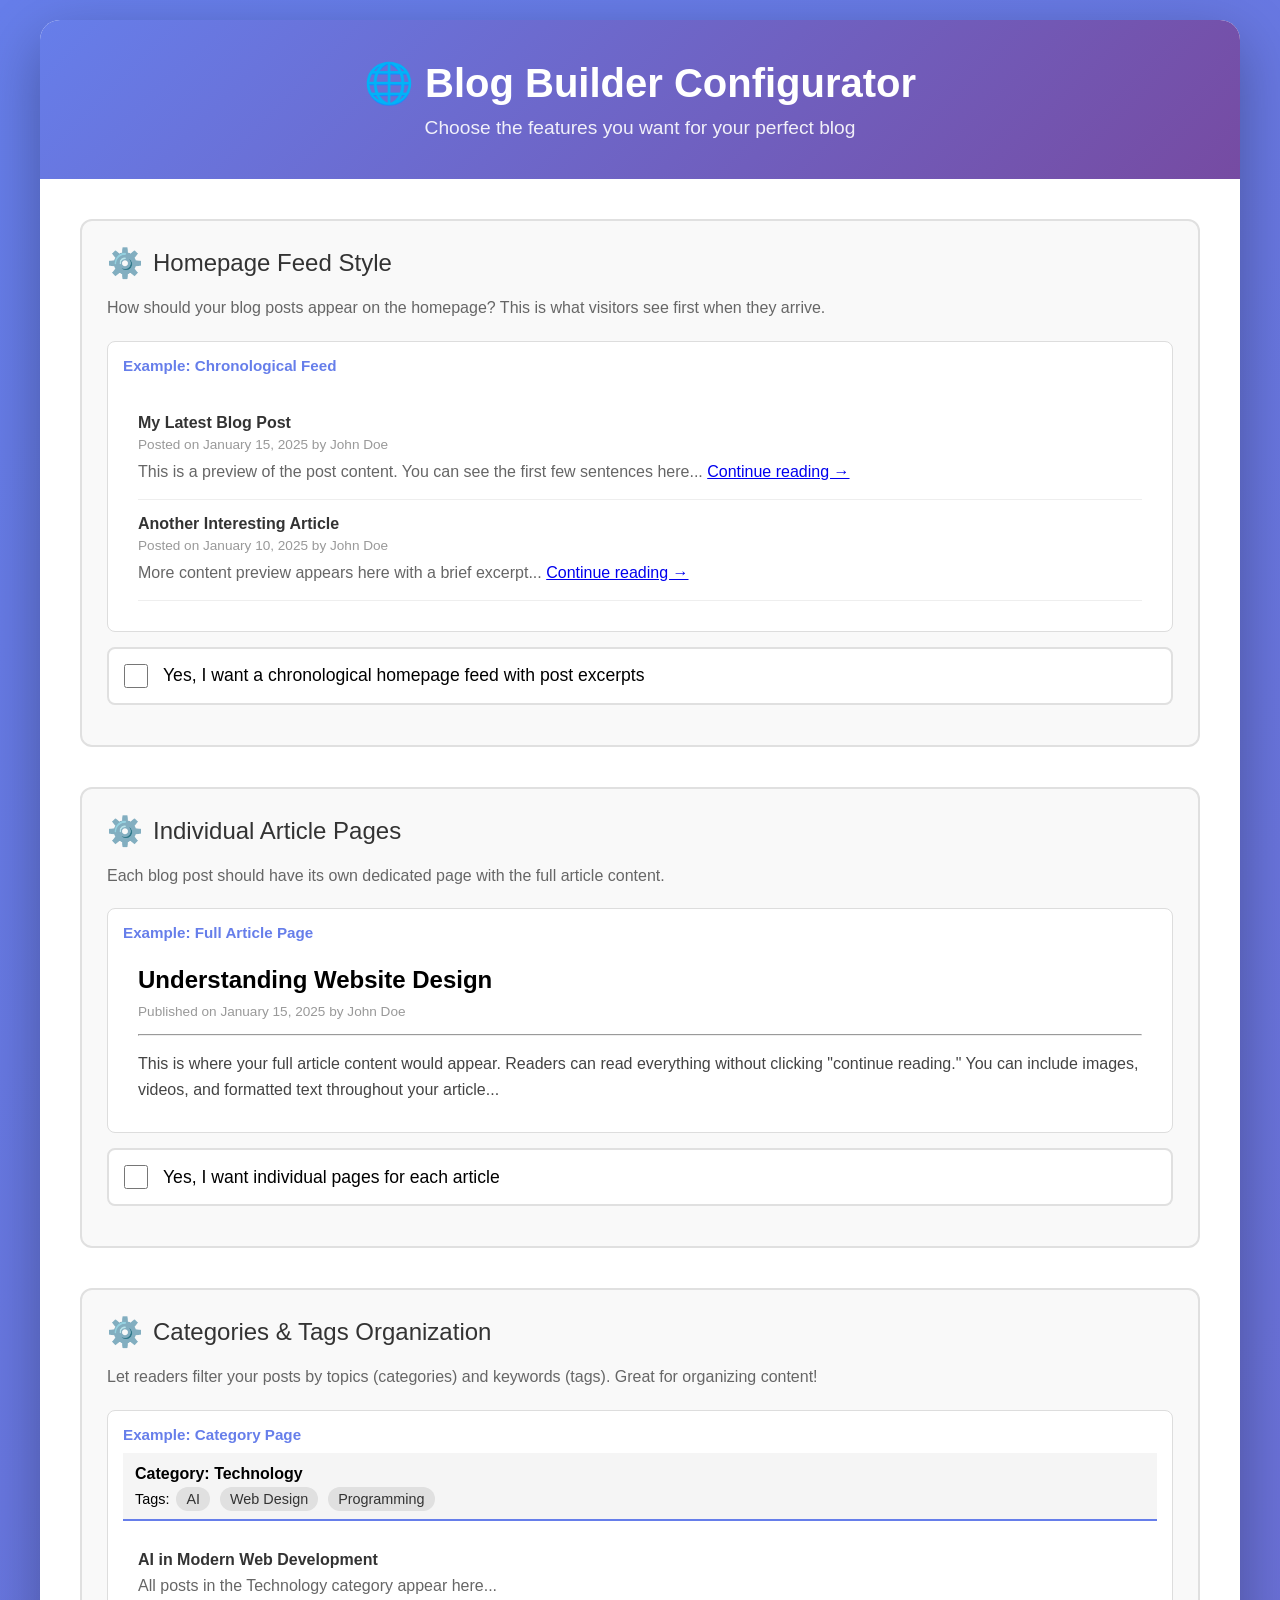
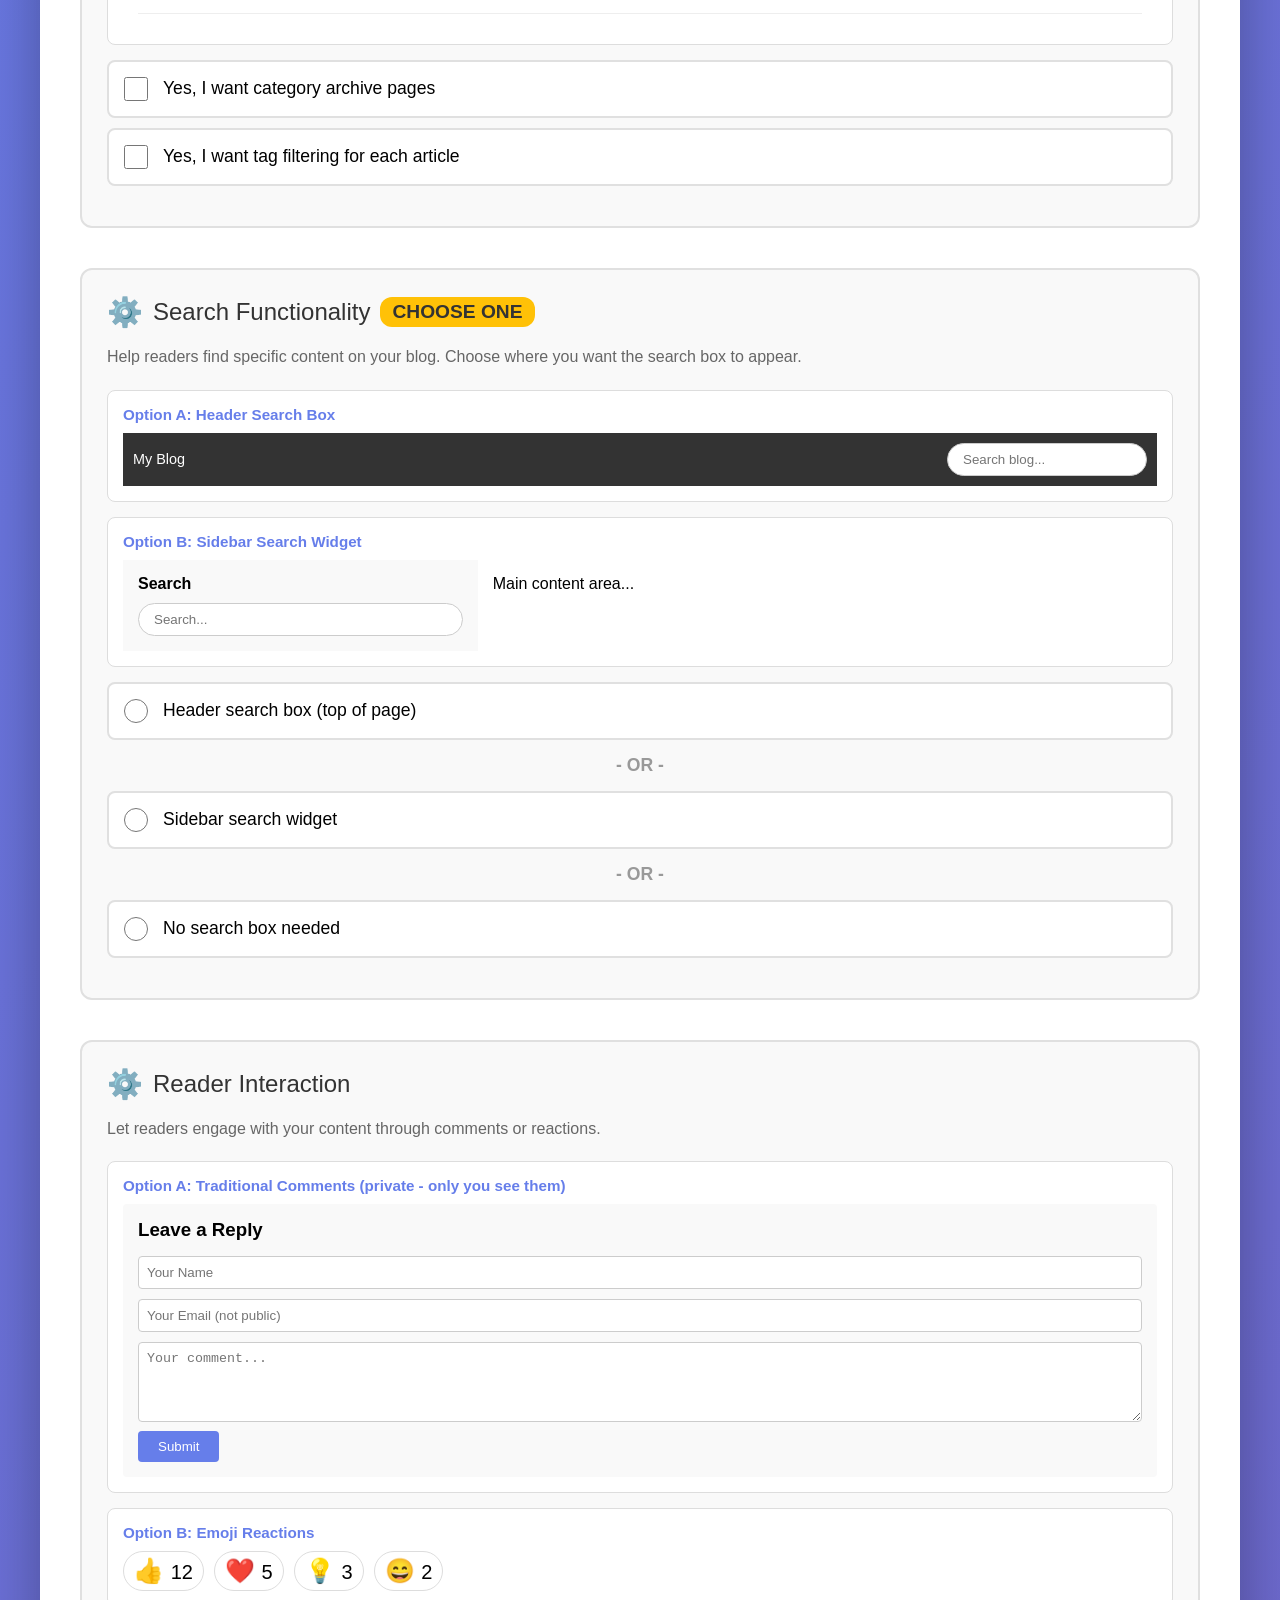
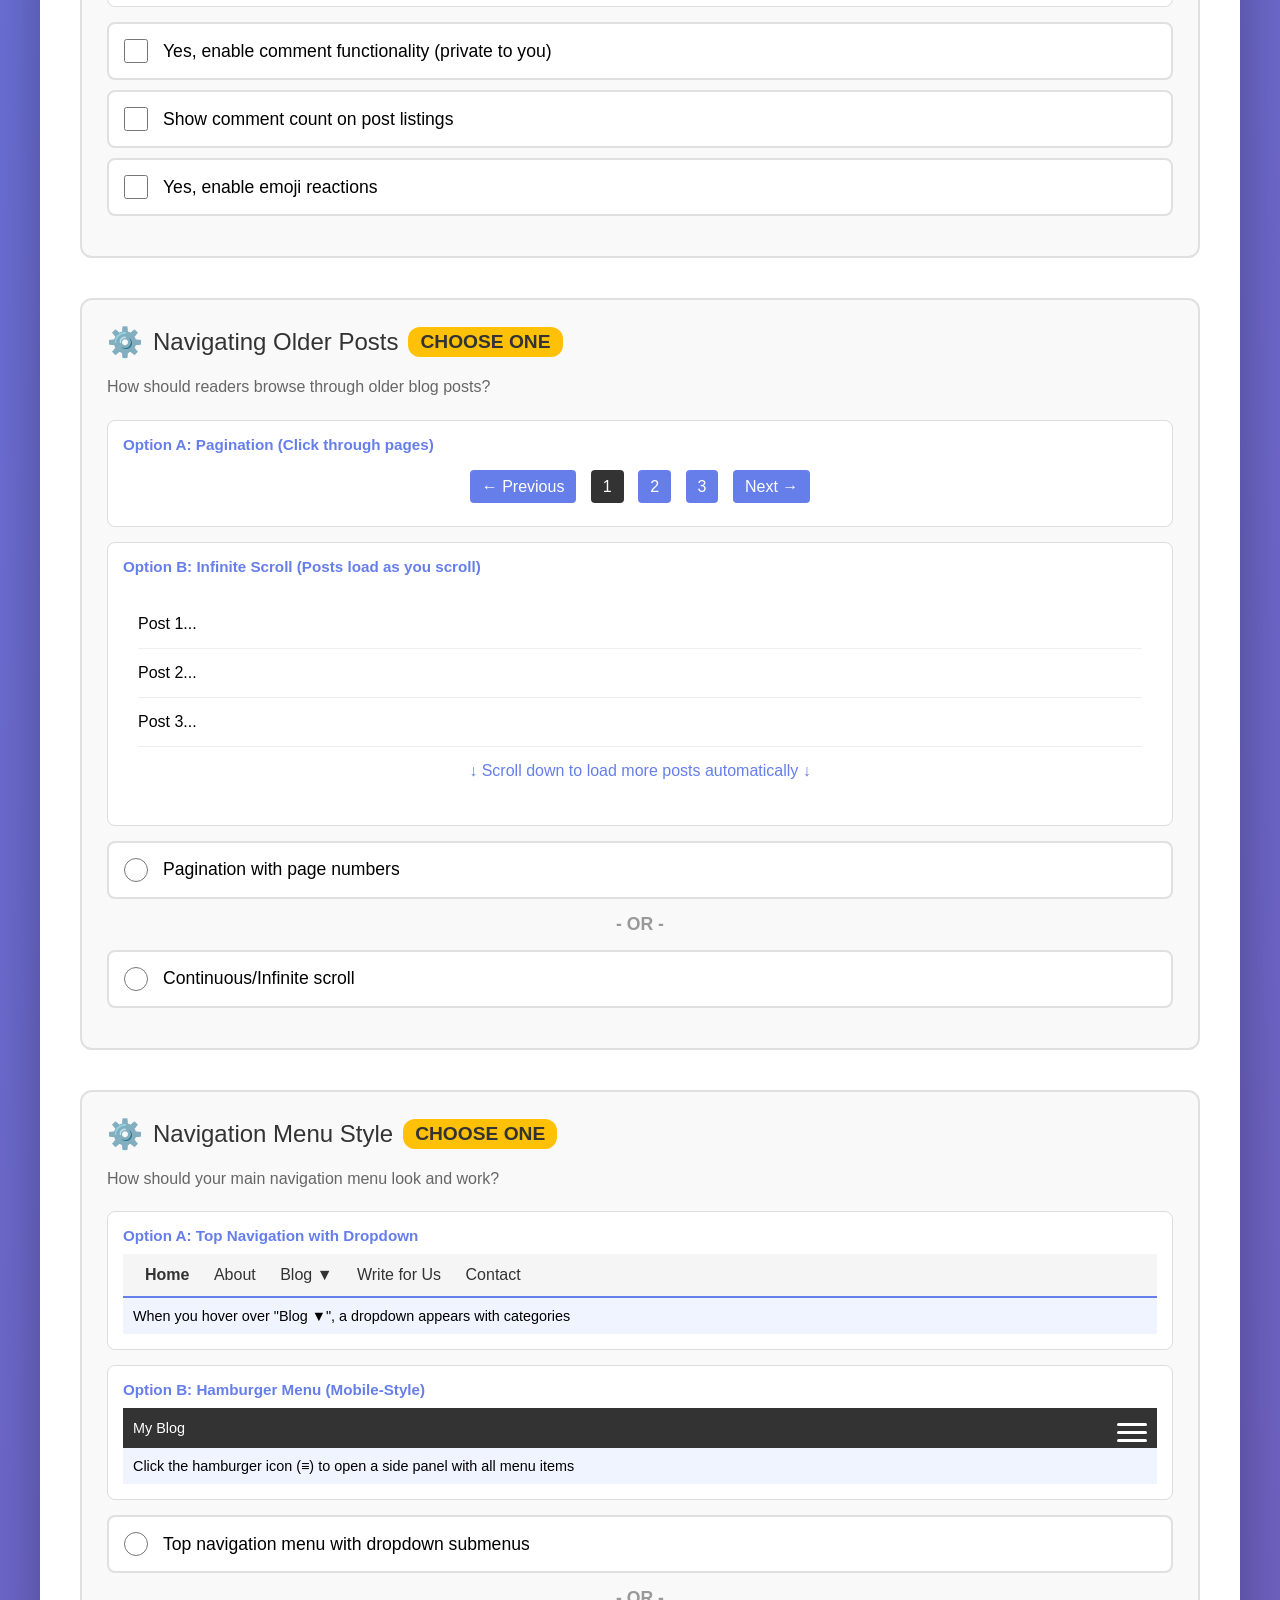
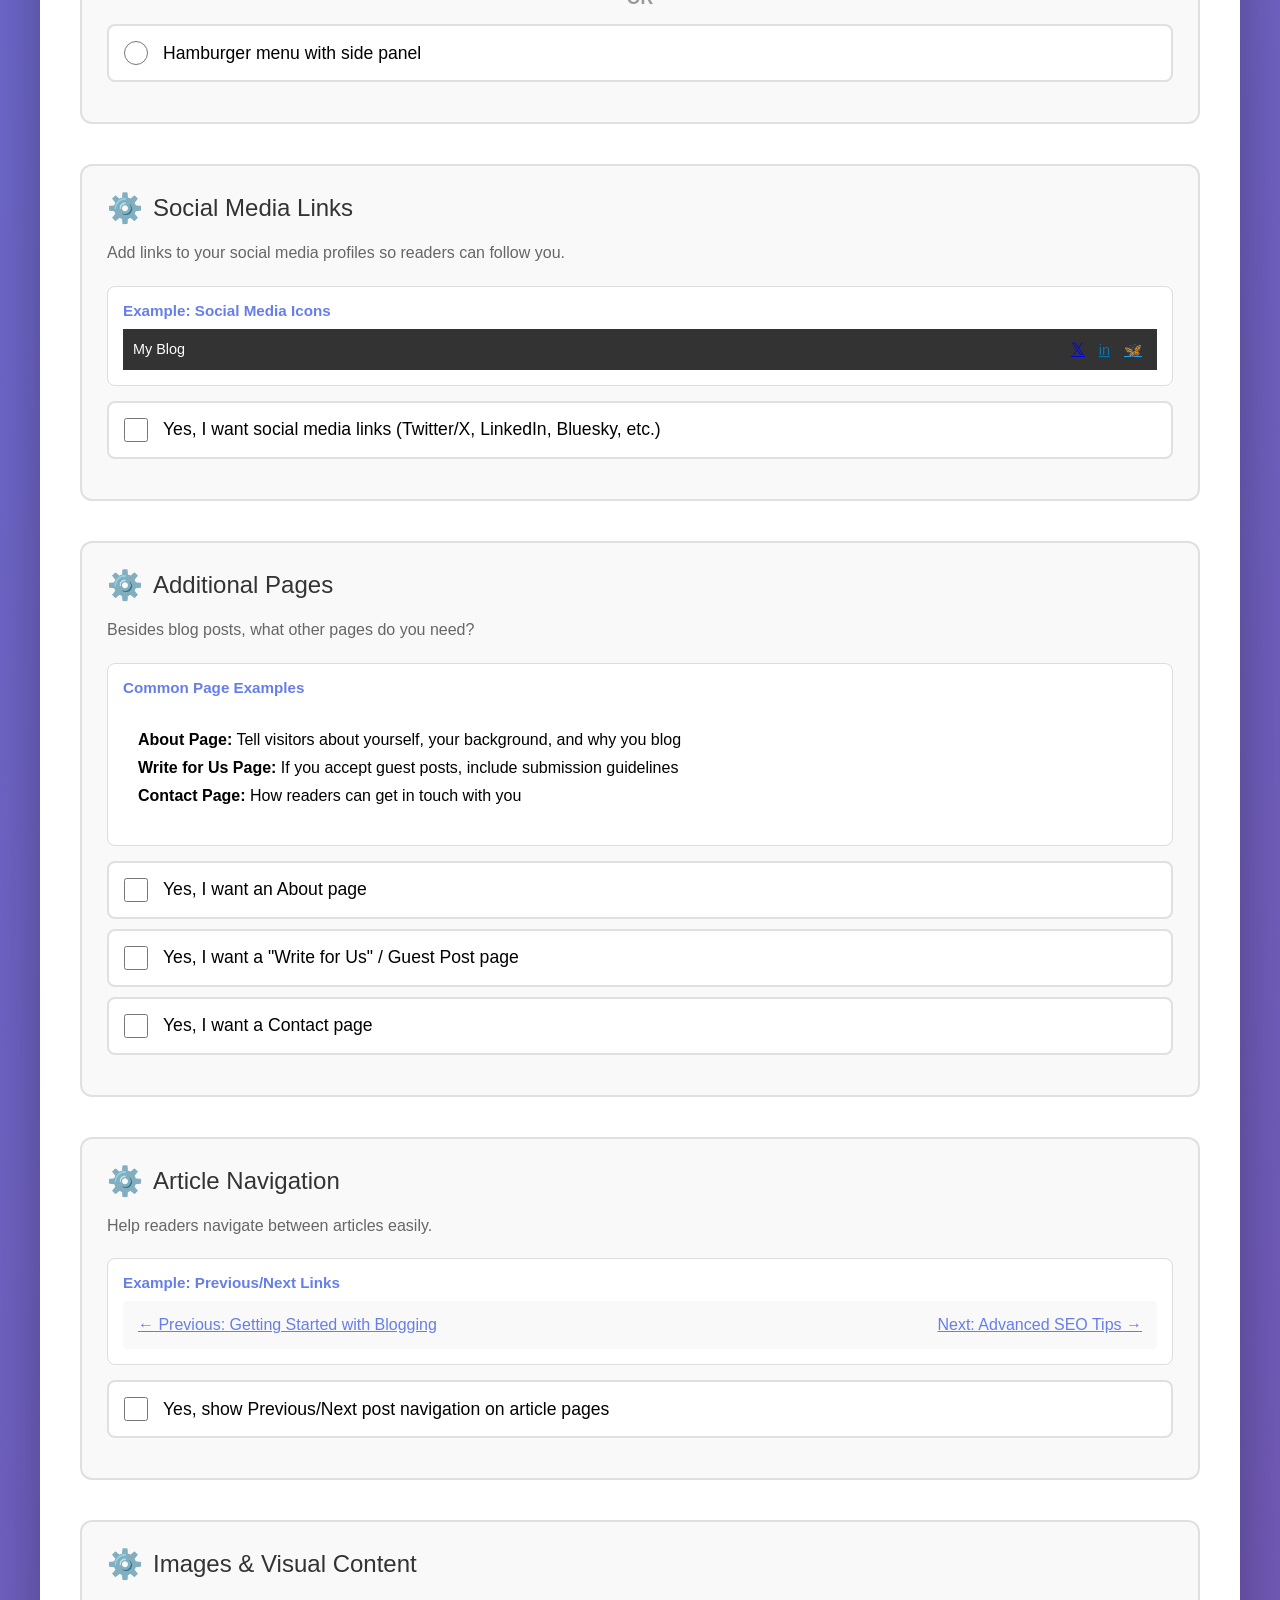
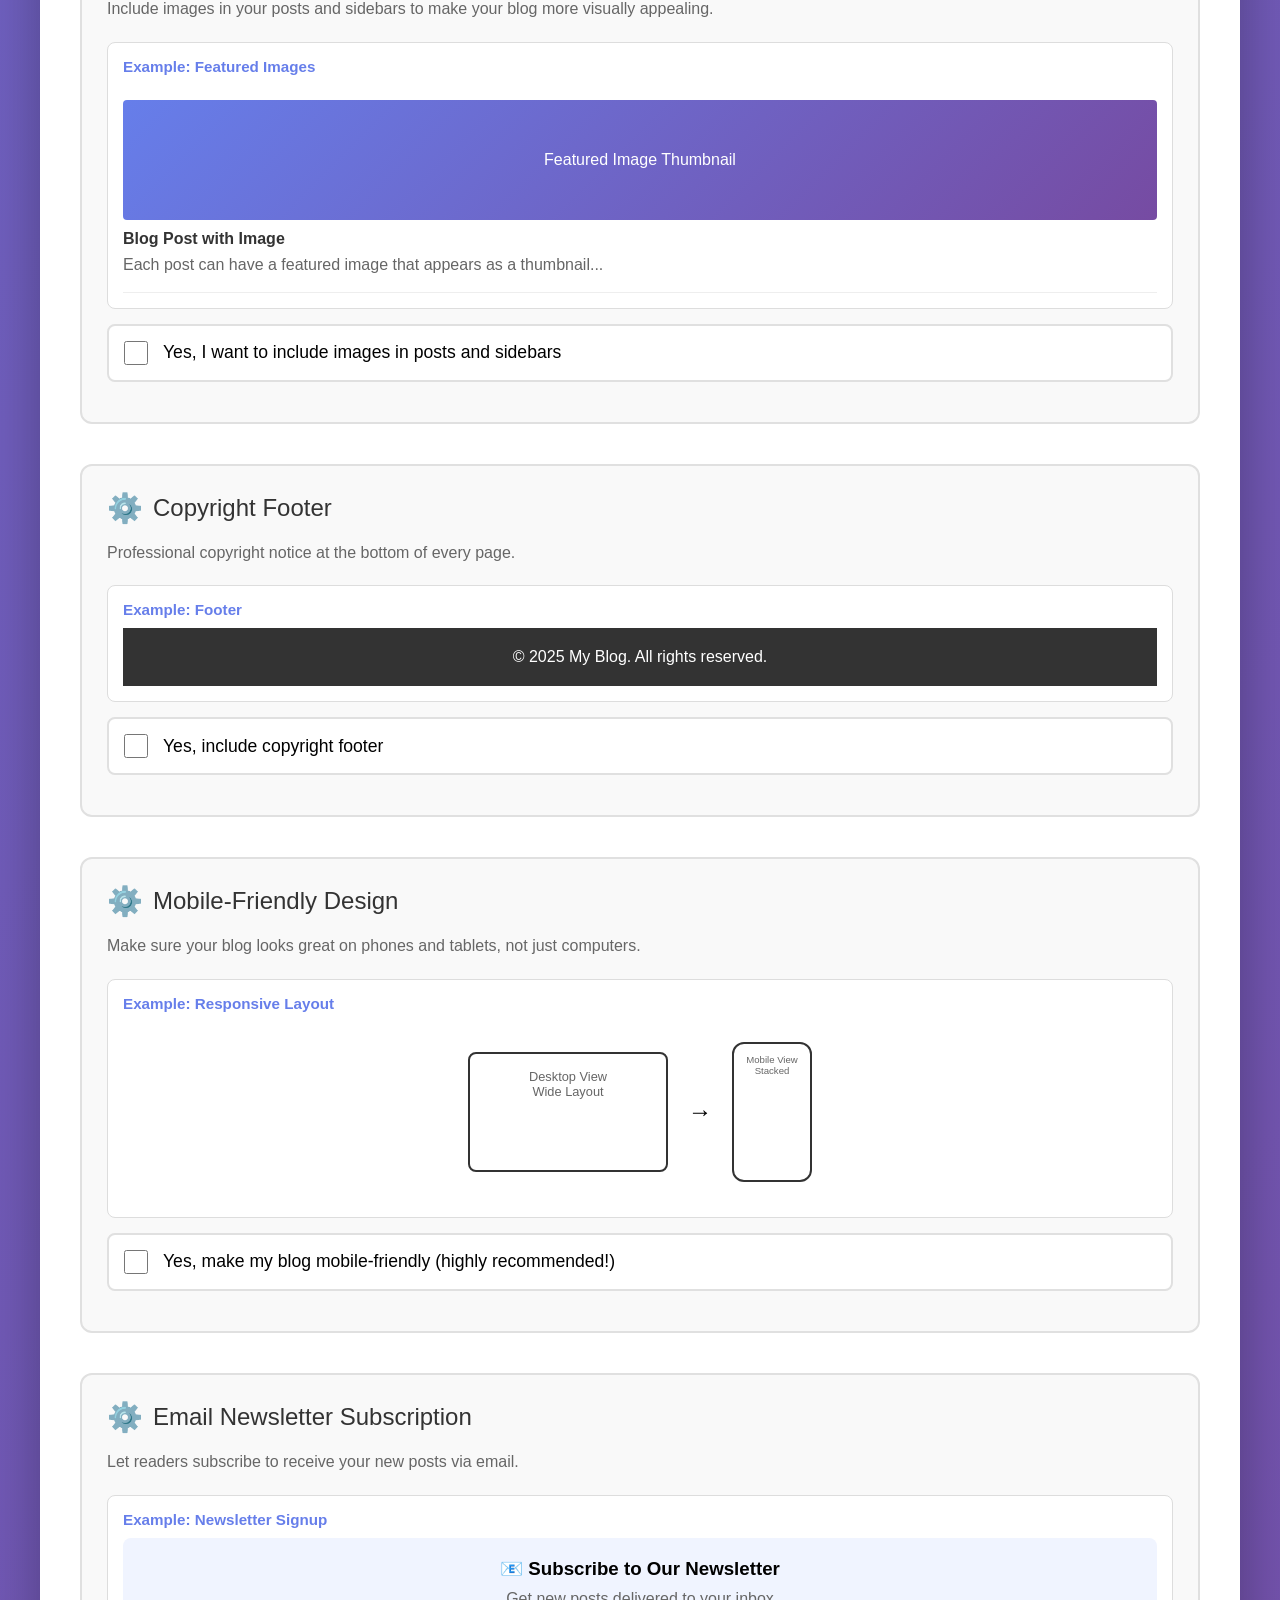
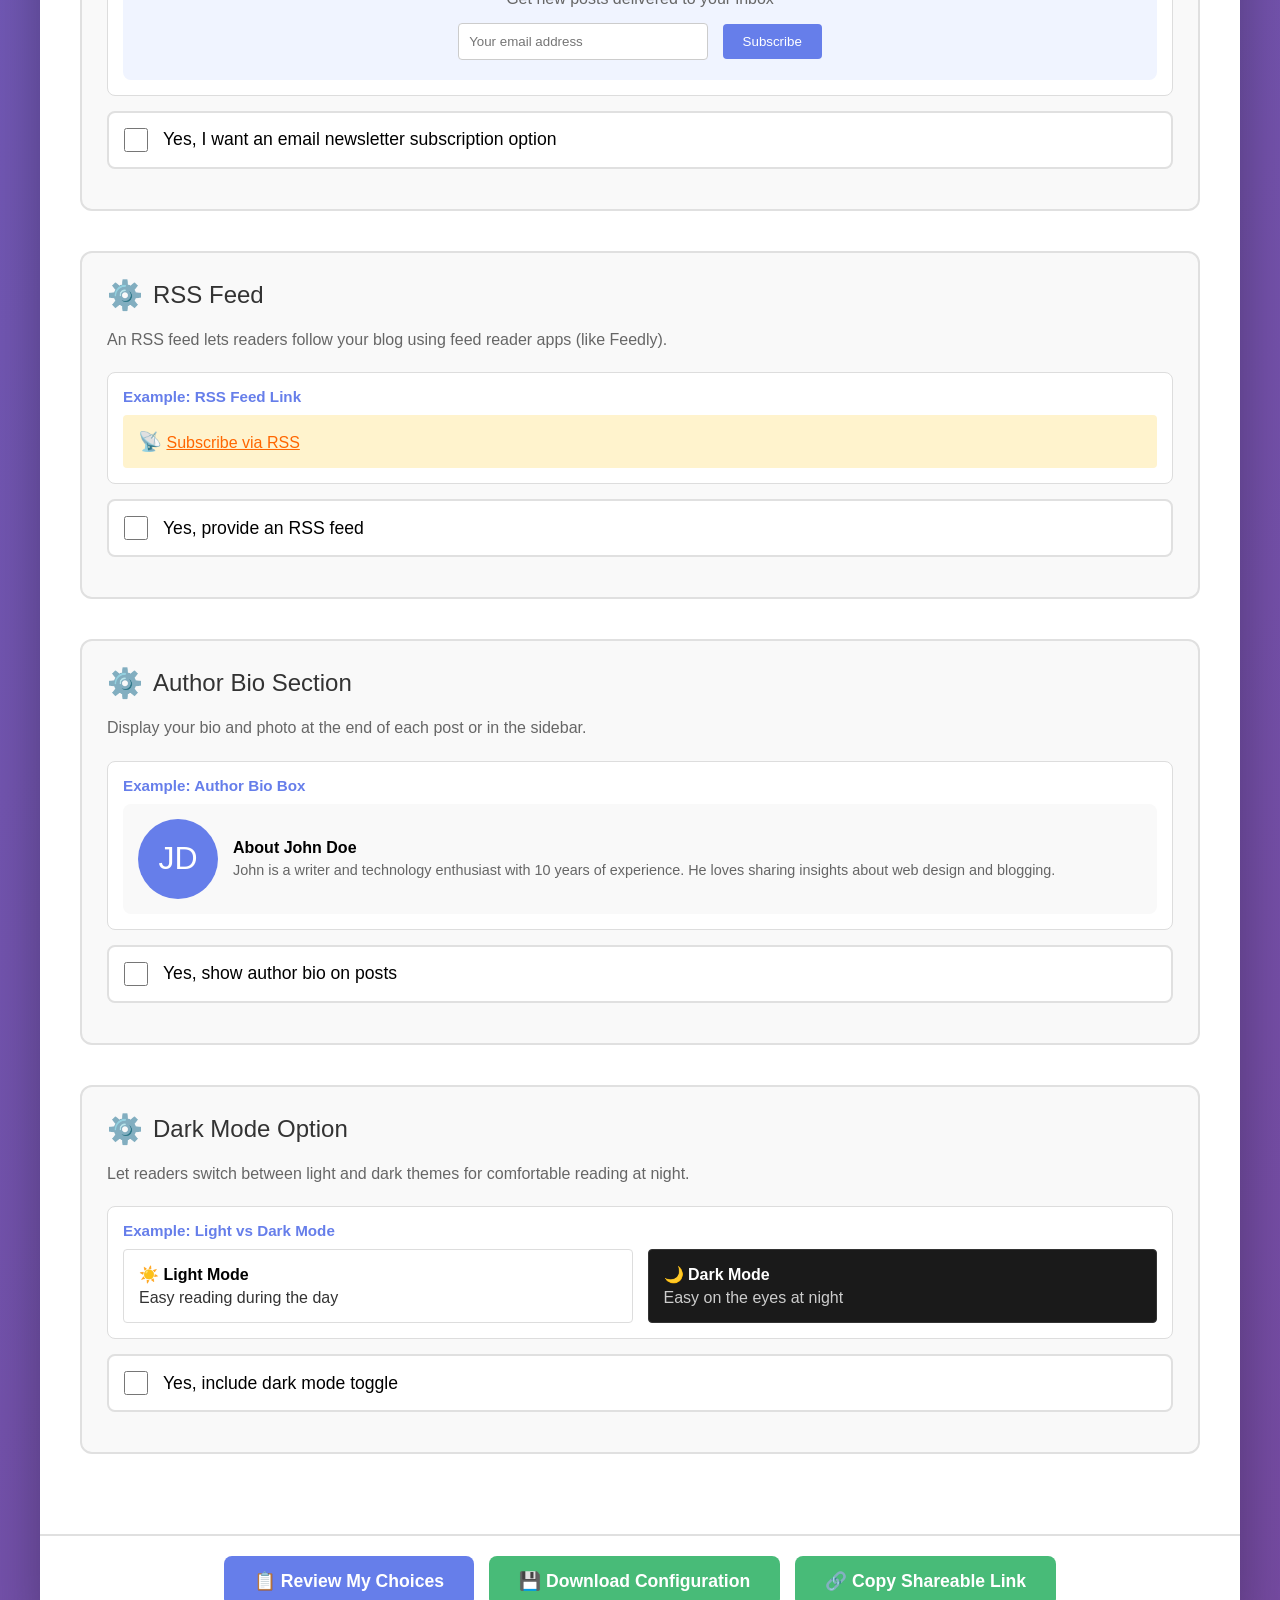
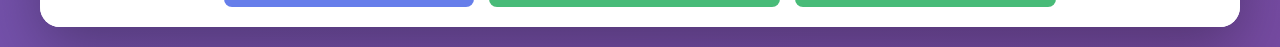
==== index.html @ 5c4ac7ab "Add interactive blog builder configurator Created a user-friendly static webpage that helps users co" ====
<!DOCTYPE html>
<html lang="en">
<head>
    <meta charset="UTF-8">
    <meta name="viewport" content="width=device-width, initial-scale=1.0">
    <title>Blog Builder - Feature Selector</title>
    <style>
        * {
            margin: 0;
            padding: 0;
            box-sizing: border-box;
        }

        body {
            font-family: 'Segoe UI', Tahoma, Geneva, Verdana, sans-serif;
            background: linear-gradient(135deg, #667eea 0%, #764ba2 100%);
            min-height: 100vh;
            padding: 20px;
        }

        .container {
            max-width: 1200px;
            margin: 0 auto;
            background: white;
            border-radius: 20px;
            box-shadow: 0 20px 60px rgba(0,0,0,0.3);
            overflow: hidden;
        }

        .header {
            background: linear-gradient(135deg, #667eea 0%, #764ba2 100%);
            color: white;
            padding: 40px;
            text-align: center;
        }

        .header h1 {
            font-size: 2.5em;
            margin-bottom: 10px;
        }

        .header p {
            font-size: 1.2em;
            opacity: 0.9;
        }

        .content {
            padding: 40px;
        }

        .feature-section {
            margin-bottom: 40px;
            border: 2px solid #e0e0e0;
            border-radius: 12px;
            padding: 25px;
            background: #f9f9f9;
            transition: all 0.3s ease;
        }

        .feature-section:hover {
            border-color: #667eea;
            box-shadow: 0 5px 15px rgba(102, 126, 234, 0.2);
        }

        .feature-title {
            font-size: 1.5em;
            color: #333;
            margin-bottom: 15px;
            display: flex;
            align-items: center;
        }

        .feature-title::before {
            content: "⚙️";
            margin-right: 10px;
            font-size: 1.2em;
        }

        .feature-description {
            color: #666;
            margin-bottom: 20px;
            line-height: 1.6;
        }

        .visual-example {
            background: white;
            border: 1px solid #ddd;
            border-radius: 8px;
            padding: 15px;
            margin: 15px 0;
        }

        .visual-example img {
            max-width: 100%;
            border-radius: 4px;
        }

        .visual-title {
            font-weight: bold;
            color: #667eea;
            margin-bottom: 10px;
            font-size: 0.95em;
        }

        .option-group {
            margin: 15px 0;
        }

        .option {
            display: flex;
            align-items: center;
            padding: 15px;
            margin: 10px 0;
            background: white;
            border: 2px solid #e0e0e0;
            border-radius: 8px;
            cursor: pointer;
            transition: all 0.3s ease;
        }

        .option:hover {
            border-color: #667eea;
            background: #f0f4ff;
        }

        .option input[type="radio"],
        .option input[type="checkbox"] {
            width: 24px;
            height: 24px;
            margin-right: 15px;
            cursor: pointer;
        }

        .option label {
            cursor: pointer;
            flex: 1;
            font-size: 1.1em;
        }

        .option.selected {
            border-color: #667eea;
            background: #f0f4ff;
        }

        .mockup {
            border: 1px solid #ccc;
            padding: 10px;
            margin: 10px 0;
            background: white;
            border-radius: 4px;
        }

        .mockup-header {
            background: #333;
            color: white;
            padding: 10px;
            display: flex;
            justify-content: space-between;
            align-items: center;
            font-size: 0.9em;
        }

        .mockup-nav {
            background: #f5f5f5;
            padding: 12px;
            border-bottom: 2px solid #667eea;
        }

        .mockup-nav a {
            margin: 0 10px;
            color: #333;
            text-decoration: none;
        }

        .mockup-content {
            padding: 15px;
            min-height: 100px;
        }

        .post-preview {
            border-bottom: 1px solid #eee;
            padding: 15px 0;
        }

        .post-title {
            font-weight: bold;
            color: #333;
            margin-bottom: 5px;
        }

        .post-meta {
            color: #999;
            font-size: 0.85em;
            margin-bottom: 8px;
        }

        .post-excerpt {
            color: #666;
            line-height: 1.5;
        }

        .hamburger {
            width: 30px;
            height: 20px;
            position: relative;
        }

        .hamburger span {
            display: block;
            width: 100%;
            height: 3px;
            background: white;
            margin: 5px 0;
            border-radius: 2px;
        }

        .pagination {
            text-align: center;
            padding: 15px;
        }

        .pagination a {
            margin: 0 5px;
            padding: 8px 12px;
            background: #667eea;
            color: white;
            text-decoration: none;
            border-radius: 4px;
        }

        .search-box {
            padding: 8px 15px;
            border: 1px solid #ccc;
            border-radius: 20px;
            width: 200px;
        }

        .comment-section {
            background: #f9f9f9;
            padding: 15px;
            border-radius: 4px;
        }

        .emoji-react {
            display: flex;
            gap: 10px;
            font-size: 1.5em;
        }

        .emoji-react span {
            cursor: pointer;
            padding: 5px 10px;
            border: 1px solid #ddd;
            border-radius: 20px;
        }

        .footer-mockup {
            background: #333;
            color: white;
            padding: 20px;
            text-align: center;
        }

        .buttons-container {
            position: sticky;
            bottom: 0;
            background: white;
            padding: 20px;
            border-top: 2px solid #e0e0e0;
            display: flex;
            gap: 15px;
            justify-content: center;
            flex-wrap: wrap;
        }

        .btn {
            padding: 15px 30px;
            font-size: 1.1em;
            border: none;
            border-radius: 8px;
            cursor: pointer;
            transition: all 0.3s ease;
            font-weight: bold;
        }

        .btn-primary {
            background: #667eea;
            color: white;
        }

        .btn-primary:hover {
            background: #5568d3;
            transform: translateY(-2px);
            box-shadow: 0 5px 15px rgba(102, 126, 234, 0.4);
        }

        .btn-secondary {
            background: #48bb78;
            color: white;
        }

        .btn-secondary:hover {
            background: #38a169;
            transform: translateY(-2px);
            box-shadow: 0 5px 15px rgba(72, 187, 120, 0.4);
        }

        .modal {
            display: none;
            position: fixed;
            top: 0;
            left: 0;
            width: 100%;
            height: 100%;
            background: rgba(0,0,0,0.7);
            z-index: 1000;
            align-items: center;
            justify-content: center;
        }

        .modal.active {
            display: flex;
        }

        .modal-content {
            background: white;
            padding: 30px;
            border-radius: 12px;
            max-width: 600px;
            width: 90%;
            max-height: 80vh;
            overflow-y: auto;
        }

        .modal-header {
            font-size: 1.5em;
            margin-bottom: 20px;
            color: #333;
        }

        .summary-item {
            padding: 10px;
            margin: 8px 0;
            background: #f0f4ff;
            border-left: 4px solid #667eea;
            border-radius: 4px;
        }

        .summary-label {
            font-weight: bold;
            color: #333;
        }

        .summary-value {
            color: #667eea;
            margin-left: 10px;
        }

        .close-modal {
            float: right;
            font-size: 1.5em;
            cursor: pointer;
            color: #999;
        }

        .close-modal:hover {
            color: #333;
        }

        @media (max-width: 768px) {
            .header h1 {
                font-size: 1.8em;
            }

            .content {
                padding: 20px;
            }

            .feature-section {
                padding: 15px;
            }
        }

        .info-badge {
            display: inline-block;
            background: #ffc107;
            color: #333;
            padding: 4px 12px;
            border-radius: 12px;
            font-size: 0.8em;
            font-weight: bold;
            margin-left: 10px;
        }

        .or-divider {
            text-align: center;
            margin: 15px 0;
            color: #999;
            font-weight: bold;
            font-size: 1.1em;
        }
    </style>
</head>
<body>
    <div class="container">
        <div class="header">
            <h1>🌐 Blog Builder Configurator</h1>
            <p>Choose the features you want for your perfect blog</p>
        </div>

        <div class="content">
            <!-- Core Features -->
            <div class="feature-section">
                <div class="feature-title">Homepage Feed Style</div>
                <div class="feature-description">
                    How should your blog posts appear on the homepage? This is what visitors see first when they arrive.
                </div>

                <div class="visual-example">
                    <div class="visual-title">Example: Chronological Feed</div>
                    <div class="mockup-content">
                        <div class="post-preview">
                            <div class="post-title">My Latest Blog Post</div>
                            <div class="post-meta">Posted on January 15, 2025 by John Doe</div>
                            <div class="post-excerpt">This is a preview of the post content. You can see the first few sentences here... <a href="#">Continue reading →</a></div>
                        </div>
                        <div class="post-preview">
                            <div class="post-title">Another Interesting Article</div>
                            <div class="post-meta">Posted on January 10, 2025 by John Doe</div>
                            <div class="post-excerpt">More content preview appears here with a brief excerpt... <a href="#">Continue reading →</a></div>
                        </div>
                    </div>
                </div>

                <div class="option-group">
                    <div class="option">
                        <input type="checkbox" id="chronological" name="chronological">
                        <label for="chronological">Yes, I want a chronological homepage feed with post excerpts</label>
                    </div>
                </div>
            </div>

            <!-- Single Post Pages -->
            <div class="feature-section">
                <div class="feature-title">Individual Article Pages</div>
                <div class="feature-description">
                    Each blog post should have its own dedicated page with the full article content.
                </div>

                <div class="visual-example">
                    <div class="visual-title">Example: Full Article Page</div>
                    <div class="mockup-content">
                        <h2 style="margin-bottom: 10px;">Understanding Website Design</h2>
                        <div class="post-meta">Published on January 15, 2025 by John Doe</div>
                        <hr style="margin: 15px 0;">
                        <p style="line-height: 1.6; color: #444;">
                            This is where your full article content would appear. Readers can read everything without clicking "continue reading."
                            You can include images, videos, and formatted text throughout your article...
                        </p>
                    </div>
                </div>

                <div class="option-group">
                    <div class="option">
                        <input type="checkbox" id="singlePost" name="singlePost">
                        <label for="singlePost">Yes, I want individual pages for each article</label>
                    </div>
                </div>
            </div>

            <!-- Categories and Tags -->
            <div class="feature-section">
                <div class="feature-title">Categories & Tags Organization</div>
                <div class="feature-description">
                    Let readers filter your posts by topics (categories) and keywords (tags). Great for organizing content!
                </div>

                <div class="visual-example">
                    <div class="visual-title">Example: Category Page</div>
                    <div class="mockup-nav">
                        <span style="font-weight: bold;">Category: Technology</span>
                        <div style="margin-top: 8px; font-size: 0.9em;">
                            Tags: <a href="#" style="background: #e0e0e0; padding: 4px 10px; border-radius: 12px; margin: 0 3px;">AI</a>
                            <a href="#" style="background: #e0e0e0; padding: 4px 10px; border-radius: 12px; margin: 0 3px;">Web Design</a>
                            <a href="#" style="background: #e0e0e0; padding: 4px 10px; border-radius: 12px; margin: 0 3px;">Programming</a>
                        </div>
                    </div>
                    <div class="mockup-content">
                        <div class="post-preview">
                            <div class="post-title">AI in Modern Web Development</div>
                            <div class="post-excerpt">All posts in the Technology category appear here...</div>
                        </div>
                    </div>
                </div>

                <div class="option-group">
                    <div class="option">
                        <input type="checkbox" id="categories" name="categories">
                        <label for="categories">Yes, I want category archive pages</label>
                    </div>
                    <div class="option">
                        <input type="checkbox" id="tags" name="tags">
                        <label for="tags">Yes, I want tag filtering for each article</label>
                    </div>
                </div>
            </div>

            <!-- Search Box -->
            <div class="feature-section">
                <div class="feature-title">Search Functionality <span class="info-badge">CHOOSE ONE</span></div>
                <div class="feature-description">
                    Help readers find specific content on your blog. Choose where you want the search box to appear.
                </div>

                <div class="visual-example">
                    <div class="visual-title">Option A: Header Search Box</div>
                    <div class="mockup-header">
                        <span>My Blog</span>
                        <input type="text" class="search-box" placeholder="Search blog...">
                    </div>
                </div>

                <div class="visual-example">
                    <div class="visual-title">Option B: Sidebar Search Widget</div>
                    <div style="display: flex;">
                        <div style="flex: 1; padding: 15px; background: #f9f9f9;">
                            <div style="font-weight: bold; margin-bottom: 10px;">Search</div>
                            <input type="text" class="search-box" placeholder="Search..." style="width: 100%;">
                        </div>
                        <div style="flex: 2; padding: 15px;">
                            <div>Main content area...</div>
                        </div>
                    </div>
                </div>

                <div class="option-group">
                    <div class="option">
                        <input type="radio" id="searchHeader" name="searchLocation" value="header">
                        <label for="searchHeader">Header search box (top of page)</label>
                    </div>
                    <div class="or-divider">- OR -</div>
                    <div class="option">
                        <input type="radio" id="searchSidebar" name="searchLocation" value="sidebar">
                        <label for="searchSidebar">Sidebar search widget</label>
                    </div>
                    <div class="or-divider">- OR -</div>
                    <div class="option">
                        <input type="radio" id="searchNone" name="searchLocation" value="none">
                        <label for="searchNone">No search box needed</label>
                    </div>
                </div>
            </div>

            <!-- Comments -->
            <div class="feature-section">
                <div class="feature-title">Reader Interaction</div>
                <div class="feature-description">
                    Let readers engage with your content through comments or reactions.
                </div>

                <div class="visual-example">
                    <div class="visual-title">Option A: Traditional Comments (private - only you see them)</div>
                    <div class="comment-section">
                        <h3 style="margin-bottom: 10px;">Leave a Reply</h3>
                        <form>
                            <input type="text" placeholder="Your Name" style="width: 100%; padding: 8px; margin: 5px 0; border: 1px solid #ccc; border-radius: 4px;">
                            <input type="email" placeholder="Your Email (not public)" style="width: 100%; padding: 8px; margin: 5px 0; border: 1px solid #ccc; border-radius: 4px;">
                            <textarea placeholder="Your comment..." style="width: 100%; padding: 8px; margin: 5px 0; border: 1px solid #ccc; border-radius: 4px; height: 80px;"></textarea>
                            <button type="submit" style="padding: 8px 20px; background: #667eea; color: white; border: none; border-radius: 4px; cursor: pointer;">Submit</button>
                        </form>
                    </div>
                </div>

                <div class="visual-example">
                    <div class="visual-title">Option B: Emoji Reactions</div>
                    <div class="emoji-react">
                        <span title="Like">👍 <small>12</small></span>
                        <span title="Love">❤️ <small>5</small></span>
                        <span title="Insightful">💡 <small>3</small></span>
                        <span title="Funny">😄 <small>2</small></span>
                    </div>
                </div>

                <div class="option-group">
                    <div class="option">
                        <input type="checkbox" id="comments" name="comments">
                        <label for="comments">Yes, enable comment functionality (private to you)</label>
                    </div>
                    <div class="option">
                        <input type="checkbox" id="commentCount" name="commentCount">
                        <label for="commentCount">Show comment count on post listings</label>
                    </div>
                    <div class="option">
                        <input type="checkbox" id="emojiReact" name="emojiReact">
                        <label for="emojiReact">Yes, enable emoji reactions</label>
                    </div>
                </div>
            </div>

            <!-- Pagination -->
            <div class="feature-section">
                <div class="feature-title">Navigating Older Posts <span class="info-badge">CHOOSE ONE</span></div>
                <div class="feature-description">
                    How should readers browse through older blog posts?
                </div>

                <div class="visual-example">
                    <div class="visual-title">Option A: Pagination (Click through pages)</div>
                    <div class="pagination">
                        <a href="#">← Previous</a>
                        <a href="#" style="background: #333;">1</a>
                        <a href="#">2</a>
                        <a href="#">3</a>
                        <a href="#">Next →</a>
                    </div>
                </div>

                <div class="visual-example">
                    <div class="visual-title">Option B: Infinite Scroll (Posts load as you scroll)</div>
                    <div class="mockup-content">
                        <div class="post-preview">Post 1...</div>
                        <div class="post-preview">Post 2...</div>
                        <div class="post-preview">Post 3...</div>
                        <div style="text-align: center; padding: 15px; color: #667eea;">
                            ↓ Scroll down to load more posts automatically ↓
                        </div>
                    </div>
                </div>

                <div class="option-group">
                    <div class="option">
                        <input type="radio" id="pagination" name="postNavigation" value="pagination">
                        <label for="pagination">Pagination with page numbers</label>
                    </div>
                    <div class="or-divider">- OR -</div>
                    <div class="option">
                        <input type="radio" id="infiniteScroll" name="postNavigation" value="infinite">
                        <label for="infiniteScroll">Continuous/Infinite scroll</label>
                    </div>
                </div>
            </div>

            <!-- Navigation Menu -->
            <div class="feature-section">
                <div class="feature-title">Navigation Menu Style <span class="info-badge">CHOOSE ONE</span></div>
                <div class="feature-description">
                    How should your main navigation menu look and work?
                </div>

                <div class="visual-example">
                    <div class="visual-title">Option A: Top Navigation with Dropdown</div>
                    <div class="mockup-nav">
                        <a href="#" style="font-weight: bold;">Home</a>
                        <a href="#">About</a>
                        <a href="#">Blog ▼</a>
                        <a href="#">Write for Us</a>
                        <a href="#">Contact</a>
                    </div>
                    <div style="padding: 10px; background: #f0f4ff; font-size: 0.9em;">
                        When you hover over "Blog ▼", a dropdown appears with categories
                    </div>
                </div>

                <div class="visual-example">
                    <div class="visual-title">Option B: Hamburger Menu (Mobile-Style)</div>
                    <div class="mockup-header">
                        <span>My Blog</span>
                        <div class="hamburger">
                            <span></span>
                            <span></span>
                            <span></span>
                        </div>
                    </div>
                    <div style="padding: 10px; background: #f0f4ff; font-size: 0.9em;">
                        Click the hamburger icon (≡) to open a side panel with all menu items
                    </div>
                </div>

                <div class="option-group">
                    <div class="option">
                        <input type="radio" id="topNav" name="navigationStyle" value="top">
                        <label for="topNav">Top navigation menu with dropdown submenus</label>
                    </div>
                    <div class="or-divider">- OR -</div>
                    <div class="option">
                        <input type="radio" id="hamburgerNav" name="navigationStyle" value="hamburger">
                        <label for="hamburgerNav">Hamburger menu with side panel</label>
                    </div>
                </div>
            </div>

            <!-- Social Media -->
            <div class="feature-section">
                <div class="feature-title">Social Media Links</div>
                <div class="feature-description">
                    Add links to your social media profiles so readers can follow you.
                </div>

                <div class="visual-example">
                    <div class="visual-title">Example: Social Media Icons</div>
                    <div class="mockup-header">
                        <span>My Blog</span>
                        <div>
                            <a href="#" style="margin: 0 5px; font-size: 1.2em;">𝕏</a>
                            <a href="#" style="margin: 0 5px; color: #0077b5;">in</a>
                            <a href="#" style="margin: 0 5px; color: #1da1f2;">🦋</a>
                        </div>
                    </div>
                </div>

                <div class="option-group">
                    <div class="option">
                        <input type="checkbox" id="socialMedia" name="socialMedia">
                        <label for="socialMedia">Yes, I want social media links (Twitter/X, LinkedIn, Bluesky, etc.)</label>
                    </div>
                </div>
            </div>

            <!-- Static Pages -->
            <div class="feature-section">
                <div class="feature-title">Additional Pages</div>
                <div class="feature-description">
                    Besides blog posts, what other pages do you need?
                </div>

                <div class="visual-example">
                    <div class="visual-title">Common Page Examples</div>
                    <div class="mockup-content">
                        <div style="margin: 10px 0;">
                            <strong>About Page:</strong> Tell visitors about yourself, your background, and why you blog
                        </div>
                        <div style="margin: 10px 0;">
                            <strong>Write for Us Page:</strong> If you accept guest posts, include submission guidelines
                        </div>
                        <div style="margin: 10px 0;">
                            <strong>Contact Page:</strong> How readers can get in touch with you
                        </div>
                    </div>
                </div>

                <div class="option-group">
                    <div class="option">
                        <input type="checkbox" id="aboutPage" name="aboutPage">
                        <label for="aboutPage">Yes, I want an About page</label>
                    </div>
                    <div class="option">
                        <input type="checkbox" id="writeForUsPage" name="writeForUsPage">
                        <label for="writeForUsPage">Yes, I want a "Write for Us" / Guest Post page</label>
                    </div>
                    <div class="option">
                        <input type="checkbox" id="contactPage" name="contactPage">
                        <label for="contactPage">Yes, I want a Contact page</label>
                    </div>
                </div>
            </div>

            <!-- Post Navigation -->
            <div class="feature-section">
                <div class="feature-title">Article Navigation</div>
                <div class="feature-description">
                    Help readers navigate between articles easily.
                </div>

                <div class="visual-example">
                    <div class="visual-title">Example: Previous/Next Links</div>
                    <div style="display: flex; justify-content: space-between; padding: 15px; background: #f9f9f9; border-radius: 4px;">
                        <a href="#" style="color: #667eea;">← Previous: Getting Started with Blogging</a>
                        <a href="#" style="color: #667eea;">Next: Advanced SEO Tips →</a>
                    </div>
                </div>

                <div class="option-group">
                    <div class="option">
                        <input type="checkbox" id="prevNextNav" name="prevNextNav">
                        <label for="prevNextNav">Yes, show Previous/Next post navigation on article pages</label>
                    </div>
                </div>
            </div>

            <!-- Images -->
            <div class="feature-section">
                <div class="feature-title">Images & Visual Content</div>
                <div class="feature-description">
                    Include images in your posts and sidebars to make your blog more visually appealing.
                </div>

                <div class="visual-example">
                    <div class="visual-title">Example: Featured Images</div>
                    <div class="post-preview">
                        <div style="width: 100%; height: 120px; background: linear-gradient(135deg, #667eea 0%, #764ba2 100%); border-radius: 4px; margin-bottom: 10px; display: flex; align-items: center; justify-content: center; color: white;">
                            Featured Image Thumbnail
                        </div>
                        <div class="post-title">Blog Post with Image</div>
                        <div class="post-excerpt">Each post can have a featured image that appears as a thumbnail...</div>
                    </div>
                </div>

                <div class="option-group">
                    <div class="option">
                        <input type="checkbox" id="imagesInPosts" name="imagesInPosts">
                        <label for="imagesInPosts">Yes, I want to include images in posts and sidebars</label>
                    </div>
                </div>
            </div>

            <!-- Footer -->
            <div class="feature-section">
                <div class="feature-title">Copyright Footer</div>
                <div class="feature-description">
                    Professional copyright notice at the bottom of every page.
                </div>

                <div class="visual-example">
                    <div class="visual-title">Example: Footer</div>
                    <div class="footer-mockup">
                        © 2025 My Blog. All rights reserved.
                    </div>
                </div>

                <div class="option-group">
                    <div class="option">
                        <input type="checkbox" id="copyrightFooter" name="copyrightFooter">
                        <label for="copyrightFooter">Yes, include copyright footer</label>
                    </div>
                </div>
            </div>

            <!-- Responsive Design -->
            <div class="feature-section">
                <div class="feature-title">Mobile-Friendly Design</div>
                <div class="feature-description">
                    Make sure your blog looks great on phones and tablets, not just computers.
                </div>

                <div class="visual-example">
                    <div class="visual-title">Example: Responsive Layout</div>
                    <div style="display: flex; gap: 20px; align-items: center; justify-content: center; padding: 20px;">
                        <div style="border: 2px solid #333; border-radius: 8px; padding: 15px; width: 200px; height: 120px; background: white;">
                            <div style="font-size: 0.8em; text-align: center; color: #666;">Desktop View<br>Wide Layout</div>
                        </div>
                        <div style="font-size: 1.5em;">→</div>
                        <div style="border: 2px solid #333; border-radius: 12px; padding: 10px; width: 80px; height: 140px; background: white;">
                            <div style="font-size: 0.6em; text-align: center; color: #666; writing-mode: horizontal-tb;">Mobile View<br>Stacked</div>
                        </div>
                    </div>
                </div>

                <div class="option-group">
                    <div class="option">
                        <input type="checkbox" id="responsive" name="responsive">
                        <label for="responsive">Yes, make my blog mobile-friendly (highly recommended!)</label>
                    </div>
                </div>
            </div>

            <!-- Newsletter -->
            <div class="feature-section">
                <div class="feature-title">Email Newsletter Subscription</div>
                <div class="feature-description">
                    Let readers subscribe to receive your new posts via email.
                </div>

                <div class="visual-example">
                    <div class="visual-title">Example: Newsletter Signup</div>
                    <div style="background: #f0f4ff; padding: 20px; border-radius: 8px; text-align: center;">
                        <h3 style="margin-bottom: 10px;">📧 Subscribe to Our Newsletter</h3>
                        <p style="margin-bottom: 15px; color: #666;">Get new posts delivered to your inbox</p>
                        <input type="email" placeholder="Your email address" style="padding: 10px; width: 250px; border: 1px solid #ccc; border-radius: 4px; margin-right: 10px;">
                        <button style="padding: 10px 20px; background: #667eea; color: white; border: none; border-radius: 4px; cursor: pointer;">Subscribe</button>
                    </div>
                </div>

                <div class="option-group">
                    <div class="option">
                        <input type="checkbox" id="newsletter" name="newsletter">
                        <label for="newsletter">Yes, I want an email newsletter subscription option</label>
                    </div>
                </div>
            </div>

            <!-- RSS Feed -->
            <div class="feature-section">
                <div class="feature-title">RSS Feed</div>
                <div class="feature-description">
                    An RSS feed lets readers follow your blog using feed reader apps (like Feedly).
                </div>

                <div class="visual-example">
                    <div class="visual-title">Example: RSS Feed Link</div>
                    <div style="padding: 15px; background: #fff3cd; border-radius: 4px;">
                        <span style="font-size: 1.2em;">📡</span> <a href="#" style="color: #ff6600;">Subscribe via RSS</a>
                    </div>
                </div>

                <div class="option-group">
                    <div class="option">
                        <input type="checkbox" id="rssFeed" name="rssFeed">
                        <label for="rssFeed">Yes, provide an RSS feed</label>
                    </div>
                </div>
            </div>

            <!-- Author Bio -->
            <div class="feature-section">
                <div class="feature-title">Author Bio Section</div>
                <div class="feature-description">
                    Display your bio and photo at the end of each post or in the sidebar.
                </div>

                <div class="visual-example">
                    <div class="visual-title">Example: Author Bio Box</div>
                    <div style="display: flex; gap: 15px; padding: 15px; background: #f9f9f9; border-radius: 8px; align-items: center;">
                        <div style="width: 80px; height: 80px; background: #667eea; border-radius: 50%; display: flex; align-items: center; justify-content: center; color: white; font-size: 2em;">JD</div>
                        <div style="flex: 1;">
                            <h4 style="margin-bottom: 5px;">About John Doe</h4>
                            <p style="font-size: 0.9em; color: #666;">John is a writer and technology enthusiast with 10 years of experience. He loves sharing insights about web design and blogging.</p>
                        </div>
                    </div>
                </div>

                <div class="option-group">
                    <div class="option">
                        <input type="checkbox" id="authorBio" name="authorBio">
                        <label for="authorBio">Yes, show author bio on posts</label>
                    </div>
                </div>
            </div>

            <!-- Dark Mode -->
            <div class="feature-section">
                <div class="feature-title">Dark Mode Option</div>
                <div class="feature-description">
                    Let readers switch between light and dark themes for comfortable reading at night.
                </div>

                <div class="visual-example">
                    <div class="visual-title">Example: Light vs Dark Mode</div>
                    <div style="display: flex; gap: 15px;">
                        <div style="flex: 1; background: white; border: 1px solid #ddd; padding: 15px; border-radius: 4px;">
                            <div style="font-weight: bold; margin-bottom: 5px;">☀️ Light Mode</div>
                            <div style="color: #333;">Easy reading during the day</div>
                        </div>
                        <div style="flex: 1; background: #1a1a1a; border: 1px solid #333; padding: 15px; border-radius: 4px; color: white;">
                            <div style="font-weight: bold; margin-bottom: 5px;">🌙 Dark Mode</div>
                            <div style="color: #ccc;">Easy on the eyes at night</div>
                        </div>
                    </div>
                </div>

                <div class="option-group">
                    <div class="option">
                        <input type="checkbox" id="darkMode" name="darkMode">
                        <label for="darkMode">Yes, include dark mode toggle</label>
                    </div>
                </div>
            </div>
        </div>

        <div class="buttons-container">
            <button class="btn btn-primary" onclick="showSummary()">📋 Review My Choices</button>
            <button class="btn btn-secondary" onclick="downloadConfig()">💾 Download Configuration</button>
            <button class="btn btn-secondary" onclick="copyShareableLink()">🔗 Copy Shareable Link</button>
        </div>
    </div>

    <!-- Summary Modal -->
    <div id="summaryModal" class="modal">
        <div class="modal-content">
            <div class="modal-header">
                <span class="close-modal" onclick="closeModal()">&times;</span>
                Your Blog Configuration Summary
            </div>
            <div id="summaryContent"></div>
            <div style="margin-top: 20px; text-align: center;">
                <button class="btn btn-primary" onclick="closeModal()">Close</button>
            </div>
        </div>
    </div>

    <script>
        // Add click handler to options for better UX
        document.querySelectorAll('.option').forEach(option => {
            option.addEventListener('click', function(e) {
                if (e.target.tagName !== 'INPUT') {
                    const input = this.querySelector('input');
                    if (input.type === 'checkbox') {
                        input.checked = !input.checked;
                    } else if (input.type === 'radio') {
                        input.checked = true;
                    }
                }
                updateOptionStyles();
            });
        });

        // Update visual styling when options are selected
        function updateOptionStyles() {
            document.querySelectorAll('.option').forEach(option => {
                const input = option.querySelector('input');
                if (input.checked) {
                    option.classList.add('selected');
                } else {
                    option.classList.remove('selected');
                }
            });
        }

        // Initialize
        document.addEventListener('DOMContentLoaded', function() {
            updateOptionStyles();
            loadFromURL();
        });

        // Collect all selections
        function getSelections() {
            const selections = {};

            // Checkboxes
            document.querySelectorAll('input[type="checkbox"]').forEach(input => {
                selections[input.name] = input.checked;
            });

            // Radio buttons
            document.querySelectorAll('input[type="radio"]:checked').forEach(input => {
                selections[input.name] = input.value;
            });

            return selections;
        }

        // Show summary modal
        function showSummary() {
            const selections = getSelections();
            const summaryContent = document.getElementById('summaryContent');
            let html = '<div style="margin-bottom: 15px; padding: 15px; background: #e8f5e9; border-radius: 8px;"><strong>✅ Features You Selected:</strong></div>';

            const labels = {
                chronological: 'Chronological homepage feed',
                singlePost: 'Individual article pages',
                categories: 'Category archive pages',
                tags: 'Tag filtering',
                searchLocation: 'Search box',
                comments: 'Comment functionality',
                commentCount: 'Comment count display',
                emojiReact: 'Emoji reactions',
                postNavigation: 'Post navigation style',
                navigationStyle: 'Navigation menu style',
                socialMedia: 'Social media links',
                aboutPage: 'About page',
                writeForUsPage: 'Write for Us page',
                contactPage: 'Contact page',
                prevNextNav: 'Previous/Next navigation',
                imagesInPosts: 'Images in posts',
                copyrightFooter: 'Copyright footer',
                responsive: 'Mobile-friendly design',
                newsletter: 'Email newsletter',
                rssFeed: 'RSS feed',
                authorBio: 'Author bio section',
                darkMode: 'Dark mode toggle'
            };

            for (const [key, value] of Object.entries(selections)) {
                if (value && value !== 'none') {
                    const label = labels[key] || key;
                    const displayValue = typeof value === 'boolean' ? 'Yes' : value.charAt(0).toUpperCase() + value.slice(1);
                    html += `<div class="summary-item">
                        <span class="summary-label">${label}:</span>
                        <span class="summary-value">${displayValue}</span>
                    </div>`;
                }
            }

            summaryContent.innerHTML = html;
            document.getElementById('summaryModal').classList.add('active');
        }

        function closeModal() {
            document.getElementById('summaryModal').classList.remove('active');
        }

        // Download configuration as text file
        function downloadConfig() {
            const selections = getSelections();
            let text = "BLOG CONFIGURATION\n";
            text += "==================\n\n";
            text += "Generated on: " + new Date().toLocaleDateString() + "\n\n";

            const labels = {
                chronological: 'Chronological homepage feed',
                singlePost: 'Individual article pages',
                categories: 'Category archive pages',
                tags: 'Tag filtering',
                searchLocation: 'Search box location',
                comments: 'Comment functionality',
                commentCount: 'Show comment count',
                emojiReact: 'Emoji reactions',
                postNavigation: 'Post navigation style',
                navigationStyle: 'Navigation menu style',
                socialMedia: 'Social media links',
                aboutPage: 'About page',
                writeForUsPage: 'Write for Us page',
                contactPage: 'Contact page',
                prevNextNav: 'Previous/Next navigation',
                imagesInPosts: 'Images in posts',
                copyrightFooter: 'Copyright footer',
                responsive: 'Mobile-friendly design',
                newsletter: 'Email newsletter subscription',
                rssFeed: 'RSS feed',
                authorBio: 'Author bio section',
                darkMode: 'Dark mode toggle'
            };

            for (const [key, value] of Object.entries(selections)) {
                if (value) {
                    const label = labels[key] || key;
                    const displayValue = typeof value === 'boolean' ? (value ? 'YES' : 'NO') : value.toUpperCase();
                    text += `${label}: ${displayValue}\n`;
                }
            }

            text += "\n\n=== SHARE THIS FILE WITH YOUR DEVELOPER ===\n";

            const blob = new Blob([text], { type: 'text/plain' });
            const url = URL.createObjectURL(blob);
            const a = document.createElement('a');
            a.href = url;
            a.download = 'blog-configuration.txt';
            a.click();
            URL.revokeObjectURL(url);

            alert('✅ Configuration downloaded! Share the file with your developer.');
        }

        // Copy shareable link with encoded selections
        function copyShareableLink() {
            const selections = getSelections();
            const encoded = btoa(JSON.stringify(selections));
            const url = window.location.href.split('?')[0] + '?config=' + encoded;

            // Copy to clipboard
            navigator.clipboard.writeText(url).then(() => {
                alert('✅ Shareable link copied to clipboard! Send this link to share your configuration.');
            }).catch(() => {
                // Fallback for older browsers
                const textarea = document.createElement('textarea');
                textarea.value = url;
                document.body.appendChild(textarea);
                textarea.select();
                document.execCommand('copy');
                document.body.removeChild(textarea);
                alert('✅ Shareable link copied! Send this link to share your configuration.');
            });
        }

        // Load configuration from URL parameter
        function loadFromURL() {
            const urlParams = new URLSearchParams(window.location.search);
            const configParam = urlParams.get('config');

            if (configParam) {
                try {
                    const selections = JSON.parse(atob(configParam));

                    // Apply selections
                    for (const [key, value] of Object.entries(selections)) {
                        if (typeof value === 'boolean') {
                            const checkbox = document.querySelector(`input[name="${key}"]`);
                            if (checkbox) checkbox.checked = value;
                        } else {
                            const radio = document.querySelector(`input[name="${key}"][value="${value}"]`);
                            if (radio) radio.checked = true;
                        }
                    }

                    updateOptionStyles();
                    alert('✅ Configuration loaded from shared link!');
                } catch (e) {
                    console.error('Failed to load configuration:', e);
                }
            }
        }

        // Close modal when clicking outside
        document.getElementById('summaryModal').addEventListener('click', function(e) {
            if (e.target === this) {
                closeModal();
            }
        });
    </script>
</body>
</html>
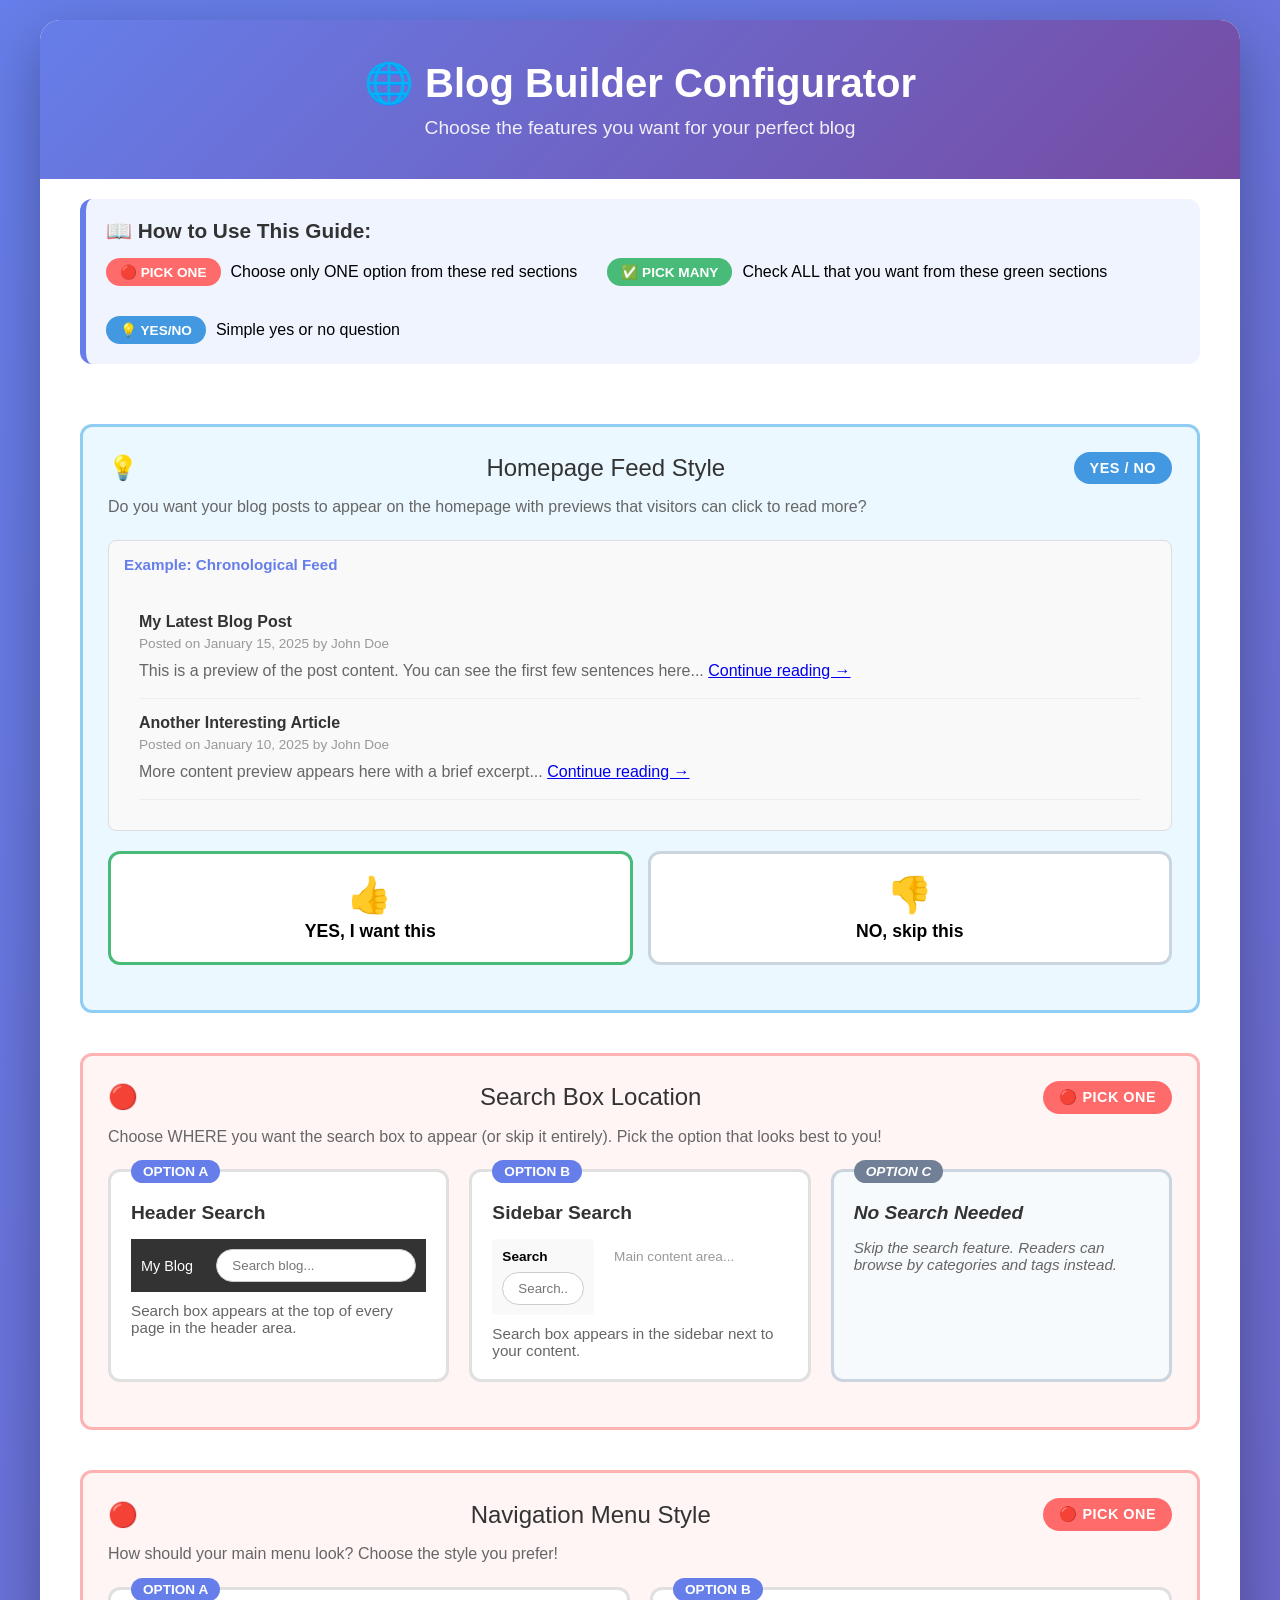
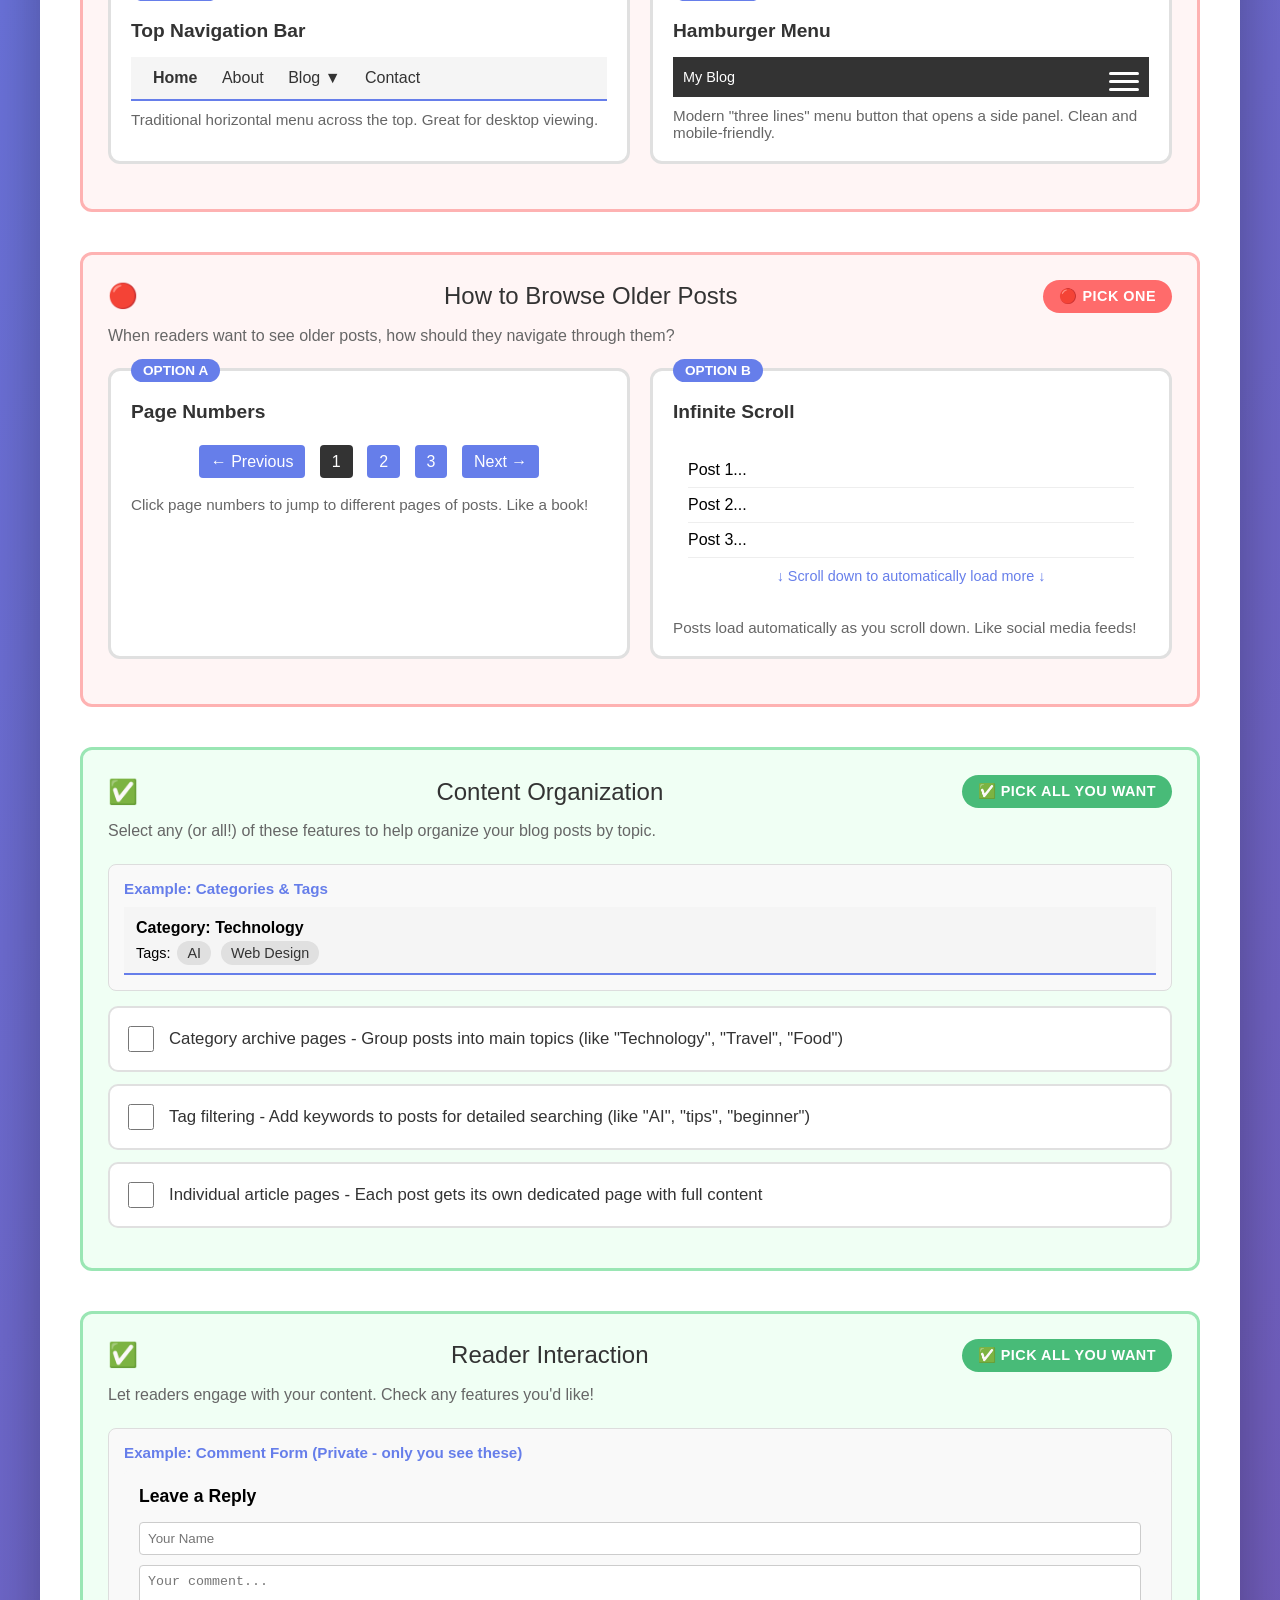
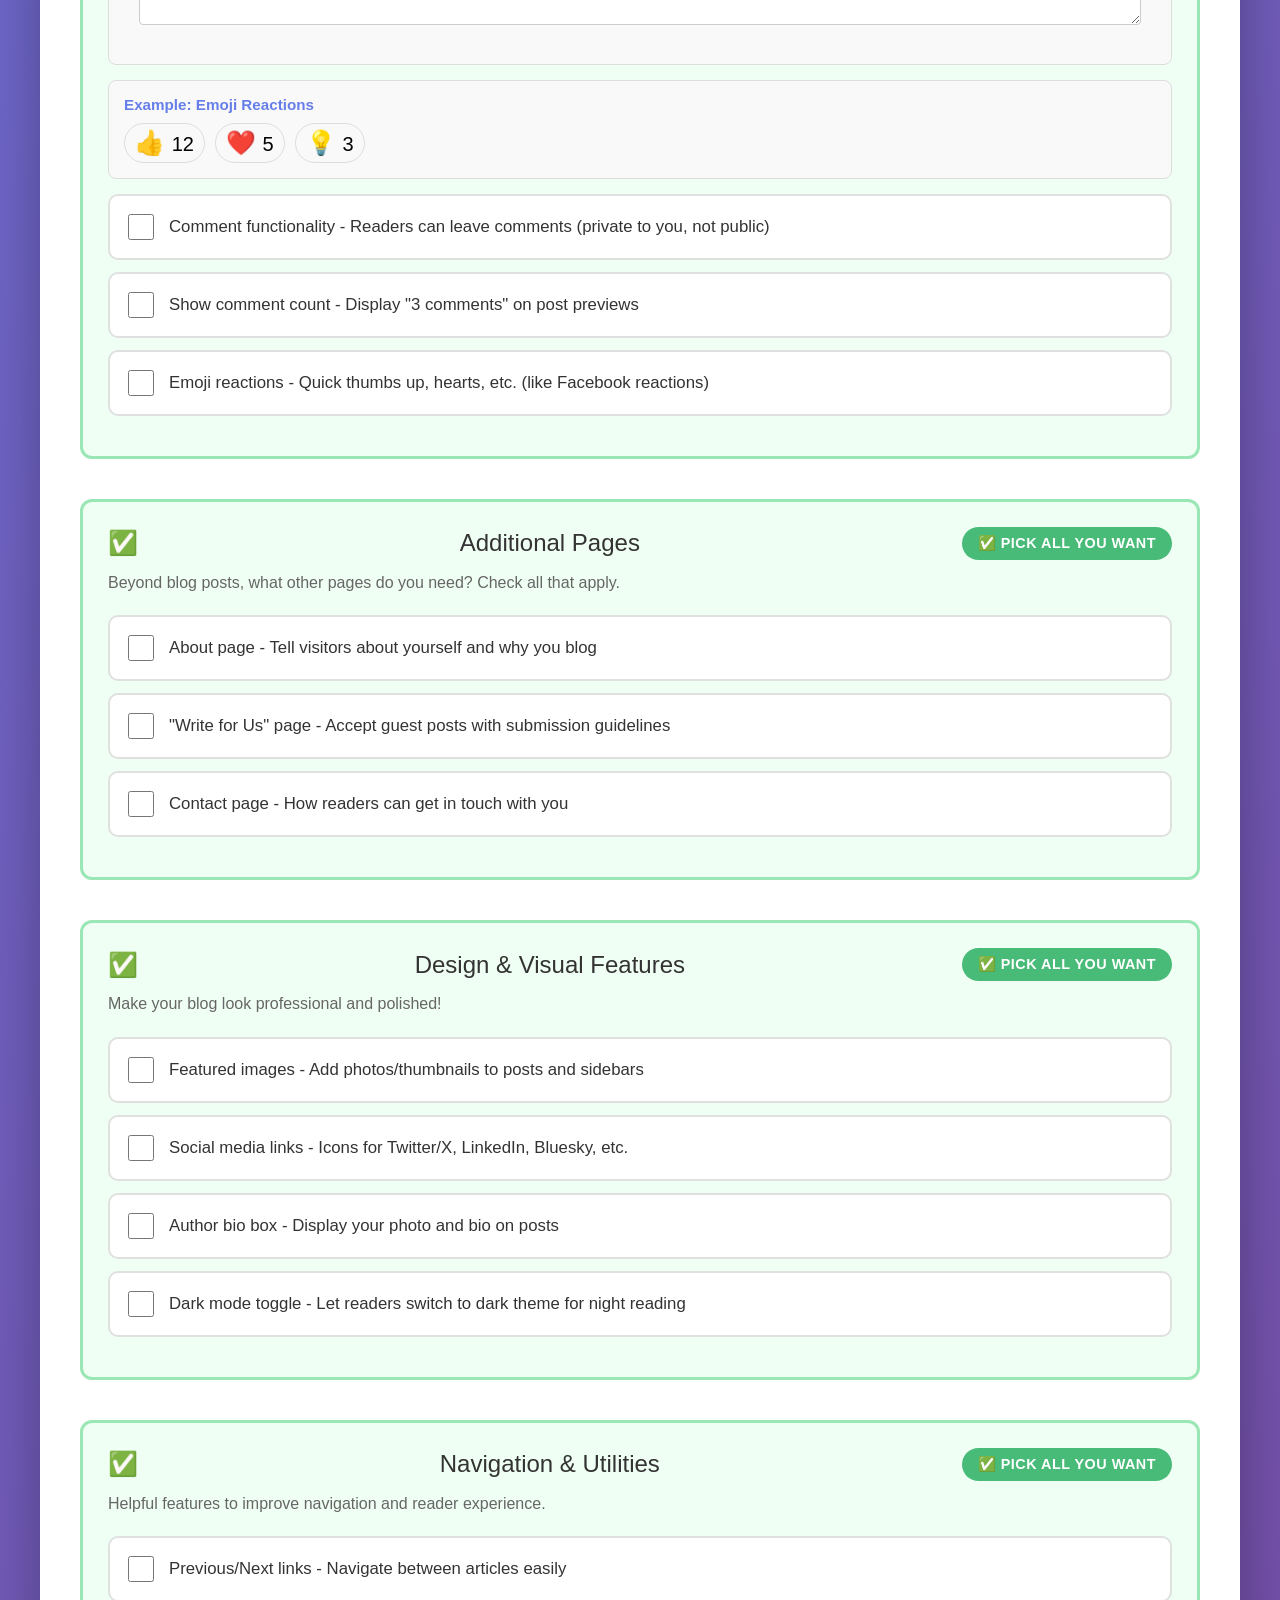
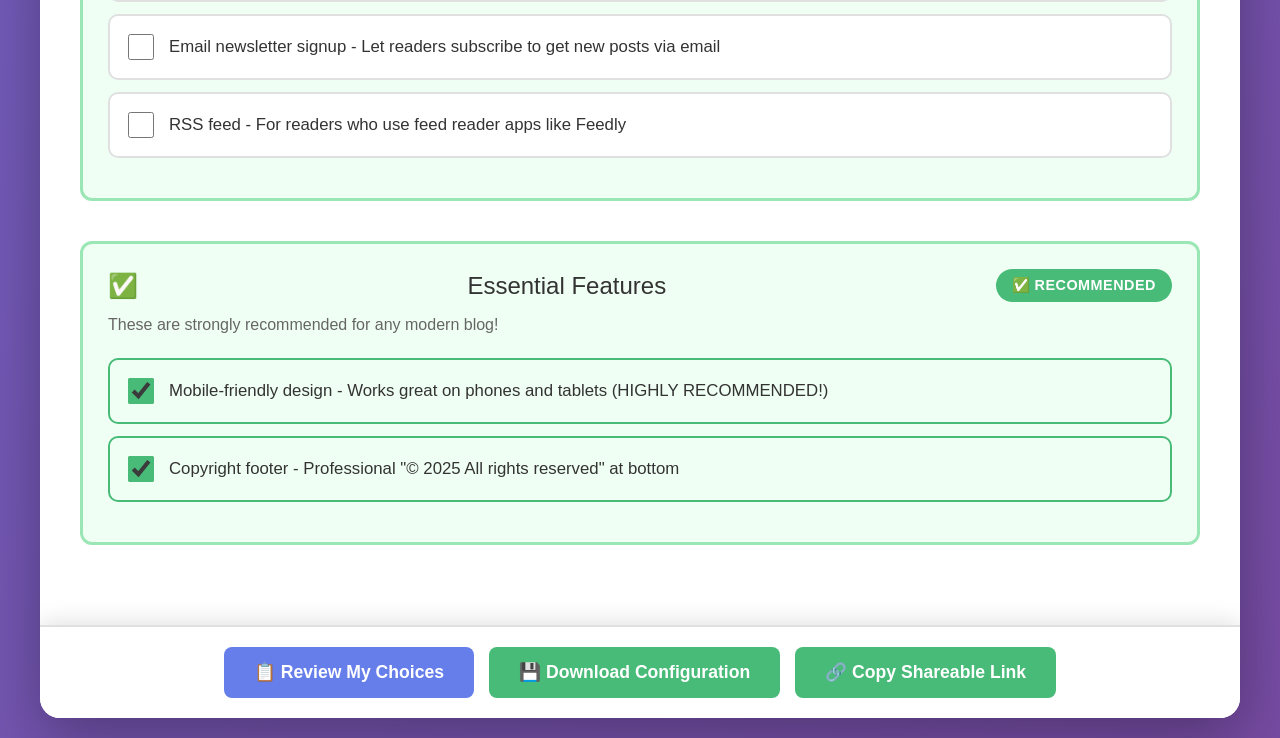
==== commit 735da4ae: "Improve feature categorization with color-coded sections Added visual clustering to clearly distingu" ====
--- a/index.html
+++ b/index.html
@@ -44,36 +44,123 @@
             opacity: 0.9;
         }
 
+        .legend {
+            background: #f0f4ff;
+            padding: 20px;
+            margin: 20px 40px;
+            border-radius: 12px;
+            border-left: 6px solid #667eea;
+        }
+
+        .legend-title {
+            font-size: 1.3em;
+            font-weight: bold;
+            color: #333;
+            margin-bottom: 15px;
+        }
+
+        .legend-items {
+            display: flex;
+            gap: 30px;
+            flex-wrap: wrap;
+        }
+
+        .legend-item {
+            display: flex;
+            align-items: center;
+            gap: 10px;
+        }
+
+        .legend-badge {
+            padding: 6px 14px;
+            border-radius: 20px;
+            font-size: 0.85em;
+            font-weight: bold;
+        }
+
+        .badge-pick-one {
+            background: #ff6b6b;
+            color: white;
+        }
+
+        .badge-pick-many {
+            background: #48bb78;
+            color: white;
+        }
+
         .content {
             padding: 40px;
         }
 
+        /* Feature Section Variants */
         .feature-section {
             margin-bottom: 40px;
-            border: 2px solid #e0e0e0;
             border-radius: 12px;
             padding: 25px;
-            background: #f9f9f9;
             transition: all 0.3s ease;
         }
 
-        .feature-section:hover {
-            border-color: #667eea;
-            box-shadow: 0 5px 15px rgba(102, 126, 234, 0.2);
+        /* Pick ONE style - Red/Orange theme */
+        .feature-section.pick-one {
+            background: #fff5f5;
+            border: 3px solid #feb2b2;
+        }
+
+        .feature-section.pick-one:hover {
+            border-color: #fc8181;
+            box-shadow: 0 5px 15px rgba(252, 129, 129, 0.3);
+        }
+
+        .feature-section.pick-one .feature-title::before {
+            content: "🔴";
+        }
+
+        /* Pick MANY style - Green theme */
+        .feature-section.pick-many {
+            background: #f0fff4;
+            border: 3px solid #9ae6b4;
+        }
+
+        .feature-section.pick-many:hover {
+            border-color: #68d391;
+            box-shadow: 0 5px 15px rgba(72, 187, 120, 0.3);
+        }
+
+        .feature-section.pick-many .feature-title::before {
+            content: "✅";
+        }
+
+        /* YES/NO style - Blue theme */
+        .feature-section.yes-no {
+            background: #ebf8ff;
+            border: 3px solid #90cdf4;
+        }
+
+        .feature-section.yes-no:hover {
+            border-color: #63b3ed;
+            box-shadow: 0 5px 15px rgba(99, 179, 237, 0.3);
+        }
+
+        .feature-section.yes-no .feature-title::before {
+            content: "💡";
         }
 
         .feature-title {
             font-size: 1.5em;
             color: #333;
-            margin-bottom: 15px;
+            margin-bottom: 10px;
             display: flex;
             align-items: center;
-        }
-
-        .feature-title::before {
-            content: "⚙️";
-            margin-right: 10px;
-            font-size: 1.2em;
+            justify-content: space-between;
+        }
+
+        .category-badge {
+            padding: 8px 16px;
+            border-radius: 20px;
+            font-size: 0.6em;
+            font-weight: bold;
+            text-transform: uppercase;
+            letter-spacing: 0.5px;
         }
 
         .feature-description {
@@ -82,17 +169,68 @@
             line-height: 1.6;
         }
 
+        /* A/B Comparison Cards */
+        .ab-container {
+            display: grid;
+            grid-template-columns: repeat(auto-fit, minmax(280px, 1fr));
+            gap: 20px;
+            margin: 20px 0;
+        }
+
+        .ab-card {
+            background: white;
+            border: 3px solid #e0e0e0;
+            border-radius: 12px;
+            padding: 20px;
+            cursor: pointer;
+            transition: all 0.3s ease;
+            position: relative;
+        }
+
+        .ab-card:hover {
+            transform: translateY(-5px);
+            box-shadow: 0 8px 20px rgba(0,0,0,0.15);
+        }
+
+        .ab-card.selected {
+            border-color: #667eea;
+            background: #f0f4ff;
+            box-shadow: 0 8px 25px rgba(102, 126, 234, 0.3);
+        }
+
+        .ab-label {
+            position: absolute;
+            top: -12px;
+            left: 20px;
+            background: #667eea;
+            color: white;
+            padding: 4px 12px;
+            border-radius: 12px;
+            font-size: 0.85em;
+            font-weight: bold;
+        }
+
+        .ab-card input[type="radio"] {
+            display: none;
+        }
+
+        .ab-card-title {
+            font-size: 1.2em;
+            font-weight: bold;
+            color: #333;
+            margin: 10px 0 15px 0;
+        }
+
+        .ab-card-content {
+            margin-top: 15px;
+        }
+
         .visual-example {
-            background: white;
+            background: #f9f9f9;
             border: 1px solid #ddd;
             border-radius: 8px;
             padding: 15px;
             margin: 15px 0;
-        }
-
-        .visual-example img {
-            max-width: 100%;
-            border-radius: 4px;
         }
 
         .visual-title {
@@ -102,46 +240,99 @@
             font-size: 0.95em;
         }
 
-        .option-group {
+        /* Checkbox List Style */
+        .checkbox-list {
+            display: flex;
+            flex-direction: column;
+            gap: 12px;
             margin: 15px 0;
         }
 
-        .option {
+        .checkbox-item {
             display: flex;
             align-items: center;
-            padding: 15px;
-            margin: 10px 0;
+            padding: 18px;
             background: white;
             border: 2px solid #e0e0e0;
-            border-radius: 8px;
+            border-radius: 10px;
             cursor: pointer;
             transition: all 0.3s ease;
         }
 
-        .option:hover {
+        .checkbox-item:hover {
             border-color: #667eea;
-            background: #f0f4ff;
-        }
-
-        .option input[type="radio"],
-        .option input[type="checkbox"] {
-            width: 24px;
-            height: 24px;
+            background: #f8faff;
+        }
+
+        .checkbox-item.selected {
+            border-color: #48bb78;
+            background: #f0fff4;
+        }
+
+        .checkbox-item input[type="checkbox"] {
+            width: 26px;
+            height: 26px;
             margin-right: 15px;
             cursor: pointer;
-        }
-
-        .option label {
+            accent-color: #48bb78;
+        }
+
+        .checkbox-item label {
             cursor: pointer;
             flex: 1;
+            font-size: 1.05em;
+            color: #333;
+        }
+
+        /* Yes/No Toggle */
+        .yes-no-toggle {
+            display: flex;
+            gap: 15px;
+            margin: 20px 0;
+        }
+
+        .toggle-option {
+            flex: 1;
+            padding: 20px;
+            background: white;
+            border: 3px solid #e0e0e0;
+            border-radius: 12px;
+            text-align: center;
+            cursor: pointer;
+            transition: all 0.3s ease;
             font-size: 1.1em;
-        }
-
-        .option.selected {
-            border-color: #667eea;
-            background: #f0f4ff;
-        }
-
+            font-weight: bold;
+        }
+
+        .toggle-option:hover {
+            transform: scale(1.05);
+        }
+
+        .toggle-option.yes {
+            border-color: #48bb78;
+        }
+
+        .toggle-option.yes:hover,
+        .toggle-option.yes.selected {
+            background: #48bb78;
+            color: white;
+        }
+
+        .toggle-option.no {
+            border-color: #cbd5e0;
+        }
+
+        .toggle-option.no:hover,
+        .toggle-option.no.selected {
+            background: #cbd5e0;
+            color: #333;
+        }
+
+        .toggle-option input {
+            display: none;
+        }
+
+        /* Mockups */
         .mockup {
             border: 1px solid #ccc;
             padding: 10px;
@@ -271,6 +462,7 @@
             gap: 15px;
             justify-content: center;
             flex-wrap: wrap;
+            box-shadow: 0 -5px 20px rgba(0,0,0,0.1);
         }
 
         .btn {
@@ -367,6 +559,13 @@
             color: #333;
         }
 
+        .none-option {
+            background: #f7fafc;
+            border-color: #cbd5e0 !important;
+            font-style: italic;
+            color: #718096;
+        }
+
         @media (max-width: 768px) {
             .header h1 {
                 font-size: 1.8em;
@@ -379,25 +578,10 @@
             .feature-section {
                 padding: 15px;
             }
-        }
-
-        .info-badge {
-            display: inline-block;
-            background: #ffc107;
-            color: #333;
-            padding: 4px 12px;
-            border-radius: 12px;
-            font-size: 0.8em;
-            font-weight: bold;
-            margin-left: 10px;
-        }
-
-        .or-divider {
-            text-align: center;
-            margin: 15px 0;
-            color: #999;
-            font-weight: bold;
-            font-size: 1.1em;
+
+            .ab-container {
+                grid-template-columns: 1fr;
+            }
         }
     </style>
 </head>
@@ -408,12 +592,34 @@
             <p>Choose the features you want for your perfect blog</p>
         </div>
 
+        <!-- Legend -->
+        <div class="legend">
+            <div class="legend-title">📖 How to Use This Guide:</div>
+            <div class="legend-items">
+                <div class="legend-item">
+                    <span class="legend-badge badge-pick-one">🔴 PICK ONE</span>
+                    <span>Choose only ONE option from these red sections</span>
+                </div>
+                <div class="legend-item">
+                    <span class="legend-badge badge-pick-many">✅ PICK MANY</span>
+                    <span>Check ALL that you want from these green sections</span>
+                </div>
+                <div class="legend-item">
+                    <span class="legend-badge" style="background: #4299e1; color: white;">💡 YES/NO</span>
+                    <span>Simple yes or no question</span>
+                </div>
+            </div>
+        </div>
+
         <div class="content">
-            <!-- Core Features -->
-            <div class="feature-section">
-                <div class="feature-title">Homepage Feed Style</div>
+            <!-- YES/NO: Homepage Feed -->
+            <div class="feature-section yes-no">
+                <div class="feature-title">
+                    <span>Homepage Feed Style</span>
+                    <span class="category-badge" style="background: #4299e1; color: white;">YES / NO</span>
+                </div>
                 <div class="feature-description">
-                    How should your blog posts appear on the homepage? This is what visitors see first when they arrive.
+                    Do you want your blog posts to appear on the homepage with previews that visitors can click to read more?
                 </div>
 
                 <div class="visual-example">
@@ -432,525 +638,342 @@
                     </div>
                 </div>
 
-                <div class="option-group">
-                    <div class="option">
+                <div class="yes-no-toggle">
+                    <div class="toggle-option yes" onclick="selectYesNo('chronological', true)">
                         <input type="checkbox" id="chronological" name="chronological">
-                        <label for="chronological">Yes, I want a chronological homepage feed with post excerpts</label>
+                        <div style="font-size: 2em; margin-bottom: 5px;">👍</div>
+                        <div>YES, I want this</div>
+                    </div>
+                    <div class="toggle-option no" onclick="selectYesNo('chronological', false)">
+                        <div style="font-size: 2em; margin-bottom: 5px;">👎</div>
+                        <div>NO, skip this</div>
                     </div>
                 </div>
             </div>
 
-            <!-- Single Post Pages -->
-            <div class="feature-section">
-                <div class="feature-title">Individual Article Pages</div>
+            <!-- PICK ONE: Search Location -->
+            <div class="feature-section pick-one">
+                <div class="feature-title">
+                    <span>Search Box Location</span>
+                    <span class="category-badge badge-pick-one">🔴 PICK ONE</span>
+                </div>
                 <div class="feature-description">
-                    Each blog post should have its own dedicated page with the full article content.
+                    Choose WHERE you want the search box to appear (or skip it entirely). Pick the option that looks best to you!
+                </div>
+
+                <div class="ab-container">
+                    <div class="ab-card" onclick="selectRadioCard('searchLocation', 'header', this)">
+                        <div class="ab-label">OPTION A</div>
+                        <input type="radio" id="searchHeader" name="searchLocation" value="header">
+                        <div class="ab-card-title">Header Search</div>
+                        <div class="ab-card-content">
+                            <div class="mockup-header">
+                                <span>My Blog</span>
+                                <input type="text" class="search-box" placeholder="Search blog..." style="pointer-events: none;">
+                            </div>
+                            <p style="margin-top: 10px; color: #666; font-size: 0.95em;">Search box appears at the top of every page in the header area.</p>
+                        </div>
+                    </div>
+
+                    <div class="ab-card" onclick="selectRadioCard('searchLocation', 'sidebar', this)">
+                        <div class="ab-label">OPTION B</div>
+                        <input type="radio" id="searchSidebar" name="searchLocation" value="sidebar">
+                        <div class="ab-card-title">Sidebar Search</div>
+                        <div class="ab-card-content">
+                            <div style="display: flex; gap: 10px;">
+                                <div style="flex: 1; padding: 10px; background: #f9f9f9; border-radius: 4px;">
+                                    <div style="font-weight: bold; font-size: 0.85em; margin-bottom: 8px;">Search</div>
+                                    <input type="text" class="search-box" placeholder="Search..." style="width: 100%; pointer-events: none;">
+                                </div>
+                                <div style="flex: 2; padding: 10px; font-size: 0.85em; color: #999;">Main content area...</div>
+                            </div>
+                            <p style="margin-top: 10px; color: #666; font-size: 0.95em;">Search box appears in the sidebar next to your content.</p>
+                        </div>
+                    </div>
+
+                    <div class="ab-card none-option" onclick="selectRadioCard('searchLocation', 'none', this)">
+                        <div class="ab-label" style="background: #718096;">OPTION C</div>
+                        <input type="radio" id="searchNone" name="searchLocation" value="none">
+                        <div class="ab-card-title">No Search Needed</div>
+                        <div class="ab-card-content">
+                            <p style="color: #666; font-size: 0.95em;">Skip the search feature. Readers can browse by categories and tags instead.</p>
+                        </div>
+                    </div>
+                </div>
+            </div>
+
+            <!-- PICK ONE: Navigation Style -->
+            <div class="feature-section pick-one">
+                <div class="feature-title">
+                    <span>Navigation Menu Style</span>
+                    <span class="category-badge badge-pick-one">🔴 PICK ONE</span>
+                </div>
+                <div class="feature-description">
+                    How should your main menu look? Choose the style you prefer!
+                </div>
+
+                <div class="ab-container">
+                    <div class="ab-card" onclick="selectRadioCard('navigationStyle', 'top', this)">
+                        <div class="ab-label">OPTION A</div>
+                        <input type="radio" id="topNav" name="navigationStyle" value="top">
+                        <div class="ab-card-title">Top Navigation Bar</div>
+                        <div class="ab-card-content">
+                            <div class="mockup-nav">
+                                <a href="#" style="font-weight: bold;">Home</a>
+                                <a href="#">About</a>
+                                <a href="#">Blog ▼</a>
+                                <a href="#">Contact</a>
+                            </div>
+                            <p style="margin-top: 10px; color: #666; font-size: 0.95em;">Traditional horizontal menu across the top. Great for desktop viewing.</p>
+                        </div>
+                    </div>
+
+                    <div class="ab-card" onclick="selectRadioCard('navigationStyle', 'hamburger', this)">
+                        <div class="ab-label">OPTION B</div>
+                        <input type="radio" id="hamburgerNav" name="navigationStyle" value="hamburger">
+                        <div class="ab-card-title">Hamburger Menu</div>
+                        <div class="ab-card-content">
+                            <div class="mockup-header">
+                                <span>My Blog</span>
+                                <div class="hamburger">
+                                    <span></span>
+                                    <span></span>
+                                    <span></span>
+                                </div>
+                            </div>
+                            <p style="margin-top: 10px; color: #666; font-size: 0.95em;">Modern "three lines" menu button that opens a side panel. Clean and mobile-friendly.</p>
+                        </div>
+                    </div>
+                </div>
+            </div>
+
+            <!-- PICK ONE: Post Navigation -->
+            <div class="feature-section pick-one">
+                <div class="feature-title">
+                    <span>How to Browse Older Posts</span>
+                    <span class="category-badge badge-pick-one">🔴 PICK ONE</span>
+                </div>
+                <div class="feature-description">
+                    When readers want to see older posts, how should they navigate through them?
+                </div>
+
+                <div class="ab-container">
+                    <div class="ab-card" onclick="selectRadioCard('postNavigation', 'pagination', this)">
+                        <div class="ab-label">OPTION A</div>
+                        <input type="radio" id="pagination" name="postNavigation" value="pagination">
+                        <div class="ab-card-title">Page Numbers</div>
+                        <div class="ab-card-content">
+                            <div class="pagination">
+                                <a href="#">← Previous</a>
+                                <a href="#" style="background: #333;">1</a>
+                                <a href="#">2</a>
+                                <a href="#">3</a>
+                                <a href="#">Next →</a>
+                            </div>
+                            <p style="margin-top: 10px; color: #666; font-size: 0.95em;">Click page numbers to jump to different pages of posts. Like a book!</p>
+                        </div>
+                    </div>
+
+                    <div class="ab-card" onclick="selectRadioCard('postNavigation', 'infinite', this)">
+                        <div class="ab-label">OPTION B</div>
+                        <input type="radio" id="infiniteScroll" name="postNavigation" value="infinite">
+                        <div class="ab-card-title">Infinite Scroll</div>
+                        <div class="ab-card-content">
+                            <div class="mockup-content">
+                                <div class="post-preview" style="padding: 8px 0;">Post 1...</div>
+                                <div class="post-preview" style="padding: 8px 0;">Post 2...</div>
+                                <div class="post-preview" style="padding: 8px 0;">Post 3...</div>
+                                <div style="text-align: center; padding: 10px; color: #667eea; font-size: 0.9em;">
+                                    ↓ Scroll down to automatically load more ↓
+                                </div>
+                            </div>
+                            <p style="margin-top: 10px; color: #666; font-size: 0.95em;">Posts load automatically as you scroll down. Like social media feeds!</p>
+                        </div>
+                    </div>
+                </div>
+            </div>
+
+            <!-- PICK MANY: Organization Features -->
+            <div class="feature-section pick-many">
+                <div class="feature-title">
+                    <span>Content Organization</span>
+                    <span class="category-badge badge-pick-many">✅ PICK ALL YOU WANT</span>
+                </div>
+                <div class="feature-description">
+                    Select any (or all!) of these features to help organize your blog posts by topic.
                 </div>
 
                 <div class="visual-example">
-                    <div class="visual-title">Example: Full Article Page</div>
-                    <div class="mockup-content">
-                        <h2 style="margin-bottom: 10px;">Understanding Website Design</h2>
-                        <div class="post-meta">Published on January 15, 2025 by John Doe</div>
-                        <hr style="margin: 15px 0;">
-                        <p style="line-height: 1.6; color: #444;">
-                            This is where your full article content would appear. Readers can read everything without clicking "continue reading."
-                            You can include images, videos, and formatted text throughout your article...
-                        </p>
-                    </div>
-                </div>
-
-                <div class="option-group">
-                    <div class="option">
-                        <input type="checkbox" id="singlePost" name="singlePost">
-                        <label for="singlePost">Yes, I want individual pages for each article</label>
-                    </div>
-                </div>
-            </div>
-
-            <!-- Categories and Tags -->
-            <div class="feature-section">
-                <div class="feature-title">Categories & Tags Organization</div>
-                <div class="feature-description">
-                    Let readers filter your posts by topics (categories) and keywords (tags). Great for organizing content!
-                </div>
-
-                <div class="visual-example">
-                    <div class="visual-title">Example: Category Page</div>
+                    <div class="visual-title">Example: Categories & Tags</div>
                     <div class="mockup-nav">
                         <span style="font-weight: bold;">Category: Technology</span>
                         <div style="margin-top: 8px; font-size: 0.9em;">
                             Tags: <a href="#" style="background: #e0e0e0; padding: 4px 10px; border-radius: 12px; margin: 0 3px;">AI</a>
                             <a href="#" style="background: #e0e0e0; padding: 4px 10px; border-radius: 12px; margin: 0 3px;">Web Design</a>
-                            <a href="#" style="background: #e0e0e0; padding: 4px 10px; border-radius: 12px; margin: 0 3px;">Programming</a>
                         </div>
                     </div>
-                    <div class="mockup-content">
-                        <div class="post-preview">
-                            <div class="post-title">AI in Modern Web Development</div>
-                            <div class="post-excerpt">All posts in the Technology category appear here...</div>
-                        </div>
-                    </div>
-                </div>
-
-                <div class="option-group">
-                    <div class="option">
+                </div>
+
+                <div class="checkbox-list">
+                    <div class="checkbox-item" onclick="toggleCheckbox(this, 'categories')">
                         <input type="checkbox" id="categories" name="categories">
-                        <label for="categories">Yes, I want category archive pages</label>
-                    </div>
-                    <div class="option">
+                        <label for="categories">Category archive pages - Group posts into main topics (like "Technology", "Travel", "Food")</label>
+                    </div>
+                    <div class="checkbox-item" onclick="toggleCheckbox(this, 'tags')">
                         <input type="checkbox" id="tags" name="tags">
-                        <label for="tags">Yes, I want tag filtering for each article</label>
+                        <label for="tags">Tag filtering - Add keywords to posts for detailed searching (like "AI", "tips", "beginner")</label>
+                    </div>
+                    <div class="checkbox-item" onclick="toggleCheckbox(this, 'singlePost')">
+                        <input type="checkbox" id="singlePost" name="singlePost">
+                        <label for="singlePost">Individual article pages - Each post gets its own dedicated page with full content</label>
                     </div>
                 </div>
             </div>
 
-            <!-- Search Box -->
-            <div class="feature-section">
-                <div class="feature-title">Search Functionality <span class="info-badge">CHOOSE ONE</span></div>
+            <!-- PICK MANY: Reader Interaction -->
+            <div class="feature-section pick-many">
+                <div class="feature-title">
+                    <span>Reader Interaction</span>
+                    <span class="category-badge badge-pick-many">✅ PICK ALL YOU WANT</span>
+                </div>
                 <div class="feature-description">
-                    Help readers find specific content on your blog. Choose where you want the search box to appear.
+                    Let readers engage with your content. Check any features you'd like!
                 </div>
 
                 <div class="visual-example">
-                    <div class="visual-title">Option A: Header Search Box</div>
-                    <div class="mockup-header">
-                        <span>My Blog</span>
-                        <input type="text" class="search-box" placeholder="Search blog...">
+                    <div class="visual-title">Example: Comment Form (Private - only you see these)</div>
+                    <div class="comment-section">
+                        <h3 style="margin-bottom: 10px; font-size: 1.1em;">Leave a Reply</h3>
+                        <input type="text" placeholder="Your Name" style="width: 100%; padding: 8px; margin: 5px 0; border: 1px solid #ccc; border-radius: 4px;">
+                        <textarea placeholder="Your comment..." style="width: 100%; padding: 8px; margin: 5px 0; border: 1px solid #ccc; border-radius: 4px; height: 60px;"></textarea>
                     </div>
                 </div>
 
                 <div class="visual-example">
-                    <div class="visual-title">Option B: Sidebar Search Widget</div>
-                    <div style="display: flex;">
-                        <div style="flex: 1; padding: 15px; background: #f9f9f9;">
-                            <div style="font-weight: bold; margin-bottom: 10px;">Search</div>
-                            <input type="text" class="search-box" placeholder="Search..." style="width: 100%;">
-                        </div>
-                        <div style="flex: 2; padding: 15px;">
-                            <div>Main content area...</div>
-                        </div>
-                    </div>
-                </div>
-
-                <div class="option-group">
-                    <div class="option">
-                        <input type="radio" id="searchHeader" name="searchLocation" value="header">
-                        <label for="searchHeader">Header search box (top of page)</label>
-                    </div>
-                    <div class="or-divider">- OR -</div>
-                    <div class="option">
-                        <input type="radio" id="searchSidebar" name="searchLocation" value="sidebar">
-                        <label for="searchSidebar">Sidebar search widget</label>
-                    </div>
-                    <div class="or-divider">- OR -</div>
-                    <div class="option">
-                        <input type="radio" id="searchNone" name="searchLocation" value="none">
-                        <label for="searchNone">No search box needed</label>
-                    </div>
-                </div>
-            </div>
-
-            <!-- Comments -->
-            <div class="feature-section">
-                <div class="feature-title">Reader Interaction</div>
-                <div class="feature-description">
-                    Let readers engage with your content through comments or reactions.
-                </div>
-
-                <div class="visual-example">
-                    <div class="visual-title">Option A: Traditional Comments (private - only you see them)</div>
-                    <div class="comment-section">
-                        <h3 style="margin-bottom: 10px;">Leave a Reply</h3>
-                        <form>
-                            <input type="text" placeholder="Your Name" style="width: 100%; padding: 8px; margin: 5px 0; border: 1px solid #ccc; border-radius: 4px;">
-                            <input type="email" placeholder="Your Email (not public)" style="width: 100%; padding: 8px; margin: 5px 0; border: 1px solid #ccc; border-radius: 4px;">
-                            <textarea placeholder="Your comment..." style="width: 100%; padding: 8px; margin: 5px 0; border: 1px solid #ccc; border-radius: 4px; height: 80px;"></textarea>
-                            <button type="submit" style="padding: 8px 20px; background: #667eea; color: white; border: none; border-radius: 4px; cursor: pointer;">Submit</button>
-                        </form>
-                    </div>
-                </div>
-
-                <div class="visual-example">
-                    <div class="visual-title">Option B: Emoji Reactions</div>
+                    <div class="visual-title">Example: Emoji Reactions</div>
                     <div class="emoji-react">
                         <span title="Like">👍 <small>12</small></span>
                         <span title="Love">❤️ <small>5</small></span>
                         <span title="Insightful">💡 <small>3</small></span>
-                        <span title="Funny">😄 <small>2</small></span>
-                    </div>
-                </div>
-
-                <div class="option-group">
-                    <div class="option">
+                    </div>
+                </div>
+
+                <div class="checkbox-list">
+                    <div class="checkbox-item" onclick="toggleCheckbox(this, 'comments')">
                         <input type="checkbox" id="comments" name="comments">
-                        <label for="comments">Yes, enable comment functionality (private to you)</label>
-                    </div>
-                    <div class="option">
+                        <label for="comments">Comment functionality - Readers can leave comments (private to you, not public)</label>
+                    </div>
+                    <div class="checkbox-item" onclick="toggleCheckbox(this, 'commentCount')">
                         <input type="checkbox" id="commentCount" name="commentCount">
-                        <label for="commentCount">Show comment count on post listings</label>
-                    </div>
-                    <div class="option">
+                        <label for="commentCount">Show comment count - Display "3 comments" on post previews</label>
+                    </div>
+                    <div class="checkbox-item" onclick="toggleCheckbox(this, 'emojiReact')">
                         <input type="checkbox" id="emojiReact" name="emojiReact">
-                        <label for="emojiReact">Yes, enable emoji reactions</label>
+                        <label for="emojiReact">Emoji reactions - Quick thumbs up, hearts, etc. (like Facebook reactions)</label>
                     </div>
                 </div>
             </div>
 
-            <!-- Pagination -->
-            <div class="feature-section">
-                <div class="feature-title">Navigating Older Posts <span class="info-badge">CHOOSE ONE</span></div>
+            <!-- PICK MANY: Static Pages -->
+            <div class="feature-section pick-many">
+                <div class="feature-title">
+                    <span>Additional Pages</span>
+                    <span class="category-badge badge-pick-many">✅ PICK ALL YOU WANT</span>
+                </div>
                 <div class="feature-description">
-                    How should readers browse through older blog posts?
-                </div>
-
-                <div class="visual-example">
-                    <div class="visual-title">Option A: Pagination (Click through pages)</div>
-                    <div class="pagination">
-                        <a href="#">← Previous</a>
-                        <a href="#" style="background: #333;">1</a>
-                        <a href="#">2</a>
-                        <a href="#">3</a>
-                        <a href="#">Next →</a>
-                    </div>
-                </div>
-
-                <div class="visual-example">
-                    <div class="visual-title">Option B: Infinite Scroll (Posts load as you scroll)</div>
-                    <div class="mockup-content">
-                        <div class="post-preview">Post 1...</div>
-                        <div class="post-preview">Post 2...</div>
-                        <div class="post-preview">Post 3...</div>
-                        <div style="text-align: center; padding: 15px; color: #667eea;">
-                            ↓ Scroll down to load more posts automatically ↓
-                        </div>
-                    </div>
-                </div>
-
-                <div class="option-group">
-                    <div class="option">
-                        <input type="radio" id="pagination" name="postNavigation" value="pagination">
-                        <label for="pagination">Pagination with page numbers</label>
-                    </div>
-                    <div class="or-divider">- OR -</div>
-                    <div class="option">
-                        <input type="radio" id="infiniteScroll" name="postNavigation" value="infinite">
-                        <label for="infiniteScroll">Continuous/Infinite scroll</label>
+                    Beyond blog posts, what other pages do you need? Check all that apply.
+                </div>
+
+                <div class="checkbox-list">
+                    <div class="checkbox-item" onclick="toggleCheckbox(this, 'aboutPage')">
+                        <input type="checkbox" id="aboutPage" name="aboutPage">
+                        <label for="aboutPage">About page - Tell visitors about yourself and why you blog</label>
+                    </div>
+                    <div class="checkbox-item" onclick="toggleCheckbox(this, 'writeForUsPage')">
+                        <input type="checkbox" id="writeForUsPage" name="writeForUsPage">
+                        <label for="writeForUsPage">"Write for Us" page - Accept guest posts with submission guidelines</label>
+                    </div>
+                    <div class="checkbox-item" onclick="toggleCheckbox(this, 'contactPage')">
+                        <input type="checkbox" id="contactPage" name="contactPage">
+                        <label for="contactPage">Contact page - How readers can get in touch with you</label>
                     </div>
                 </div>
             </div>
 
-            <!-- Navigation Menu -->
-            <div class="feature-section">
-                <div class="feature-title">Navigation Menu Style <span class="info-badge">CHOOSE ONE</span></div>
+            <!-- PICK MANY: Visual & Design Features -->
+            <div class="feature-section pick-many">
+                <div class="feature-title">
+                    <span>Design & Visual Features</span>
+                    <span class="category-badge badge-pick-many">✅ PICK ALL YOU WANT</span>
+                </div>
                 <div class="feature-description">
-                    How should your main navigation menu look and work?
-                </div>
-
-                <div class="visual-example">
-                    <div class="visual-title">Option A: Top Navigation with Dropdown</div>
-                    <div class="mockup-nav">
-                        <a href="#" style="font-weight: bold;">Home</a>
-                        <a href="#">About</a>
-                        <a href="#">Blog ▼</a>
-                        <a href="#">Write for Us</a>
-                        <a href="#">Contact</a>
-                    </div>
-                    <div style="padding: 10px; background: #f0f4ff; font-size: 0.9em;">
-                        When you hover over "Blog ▼", a dropdown appears with categories
-                    </div>
-                </div>
-
-                <div class="visual-example">
-                    <div class="visual-title">Option B: Hamburger Menu (Mobile-Style)</div>
-                    <div class="mockup-header">
-                        <span>My Blog</span>
-                        <div class="hamburger">
-                            <span></span>
-                            <span></span>
-                            <span></span>
-                        </div>
-                    </div>
-                    <div style="padding: 10px; background: #f0f4ff; font-size: 0.9em;">
-                        Click the hamburger icon (≡) to open a side panel with all menu items
-                    </div>
-                </div>
-
-                <div class="option-group">
-                    <div class="option">
-                        <input type="radio" id="topNav" name="navigationStyle" value="top">
-                        <label for="topNav">Top navigation menu with dropdown submenus</label>
-                    </div>
-                    <div class="or-divider">- OR -</div>
-                    <div class="option">
-                        <input type="radio" id="hamburgerNav" name="navigationStyle" value="hamburger">
-                        <label for="hamburgerNav">Hamburger menu with side panel</label>
+                    Make your blog look professional and polished!
+                </div>
+
+                <div class="checkbox-list">
+                    <div class="checkbox-item" onclick="toggleCheckbox(this, 'imagesInPosts')">
+                        <input type="checkbox" id="imagesInPosts" name="imagesInPosts">
+                        <label for="imagesInPosts">Featured images - Add photos/thumbnails to posts and sidebars</label>
+                    </div>
+                    <div class="checkbox-item" onclick="toggleCheckbox(this, 'socialMedia')">
+                        <input type="checkbox" id="socialMedia" name="socialMedia">
+                        <label for="socialMedia">Social media links - Icons for Twitter/X, LinkedIn, Bluesky, etc.</label>
+                    </div>
+                    <div class="checkbox-item" onclick="toggleCheckbox(this, 'authorBio')">
+                        <input type="checkbox" id="authorBio" name="authorBio">
+                        <label for="authorBio">Author bio box - Display your photo and bio on posts</label>
+                    </div>
+                    <div class="checkbox-item" onclick="toggleCheckbox(this, 'darkMode')">
+                        <input type="checkbox" id="darkMode" name="darkMode">
+                        <label for="darkMode">Dark mode toggle - Let readers switch to dark theme for night reading</label>
                     </div>
                 </div>
             </div>
 
-            <!-- Social Media -->
-            <div class="feature-section">
-                <div class="feature-title">Social Media Links</div>
+            <!-- PICK MANY: Navigation & Utility -->
+            <div class="feature-section pick-many">
+                <div class="feature-title">
+                    <span>Navigation & Utilities</span>
+                    <span class="category-badge badge-pick-many">✅ PICK ALL YOU WANT</span>
+                </div>
                 <div class="feature-description">
-                    Add links to your social media profiles so readers can follow you.
-                </div>
-
-                <div class="visual-example">
-                    <div class="visual-title">Example: Social Media Icons</div>
-                    <div class="mockup-header">
-                        <span>My Blog</span>
-                        <div>
-                            <a href="#" style="margin: 0 5px; font-size: 1.2em;">𝕏</a>
-                            <a href="#" style="margin: 0 5px; color: #0077b5;">in</a>
-                            <a href="#" style="margin: 0 5px; color: #1da1f2;">🦋</a>
-                        </div>
-                    </div>
-                </div>
-
-                <div class="option-group">
-                    <div class="option">
-                        <input type="checkbox" id="socialMedia" name="socialMedia">
-                        <label for="socialMedia">Yes, I want social media links (Twitter/X, LinkedIn, Bluesky, etc.)</label>
+                    Helpful features to improve navigation and reader experience.
+                </div>
+
+                <div class="checkbox-list">
+                    <div class="checkbox-item" onclick="toggleCheckbox(this, 'prevNextNav')">
+                        <input type="checkbox" id="prevNextNav" name="prevNextNav">
+                        <label for="prevNextNav">Previous/Next links - Navigate between articles easily</label>
+                    </div>
+                    <div class="checkbox-item" onclick="toggleCheckbox(this, 'newsletter')">
+                        <input type="checkbox" id="newsletter" name="newsletter">
+                        <label for="newsletter">Email newsletter signup - Let readers subscribe to get new posts via email</label>
+                    </div>
+                    <div class="checkbox-item" onclick="toggleCheckbox(this, 'rssFeed')">
+                        <input type="checkbox" id="rssFeed" name="rssFeed">
+                        <label for="rssFeed">RSS feed - For readers who use feed reader apps like Feedly</label>
                     </div>
                 </div>
             </div>
 
-            <!-- Static Pages -->
-            <div class="feature-section">
-                <div class="feature-title">Additional Pages</div>
+            <!-- PICK MANY: Essential Features -->
+            <div class="feature-section pick-many">
+                <div class="feature-title">
+                    <span>Essential Features</span>
+                    <span class="category-badge badge-pick-many">✅ RECOMMENDED</span>
+                </div>
                 <div class="feature-description">
-                    Besides blog posts, what other pages do you need?
-                </div>
-
-                <div class="visual-example">
-                    <div class="visual-title">Common Page Examples</div>
-                    <div class="mockup-content">
-                        <div style="margin: 10px 0;">
-                            <strong>About Page:</strong> Tell visitors about yourself, your background, and why you blog
-                        </div>
-                        <div style="margin: 10px 0;">
-                            <strong>Write for Us Page:</strong> If you accept guest posts, include submission guidelines
-                        </div>
-                        <div style="margin: 10px 0;">
-                            <strong>Contact Page:</strong> How readers can get in touch with you
-                        </div>
-                    </div>
-                </div>
-
-                <div class="option-group">
-                    <div class="option">
-                        <input type="checkbox" id="aboutPage" name="aboutPage">
-                        <label for="aboutPage">Yes, I want an About page</label>
-                    </div>
-                    <div class="option">
-                        <input type="checkbox" id="writeForUsPage" name="writeForUsPage">
-                        <label for="writeForUsPage">Yes, I want a "Write for Us" / Guest Post page</label>
-                    </div>
-                    <div class="option">
-                        <input type="checkbox" id="contactPage" name="contactPage">
-                        <label for="contactPage">Yes, I want a Contact page</label>
-                    </div>
-                </div>
-            </div>
-
-            <!-- Post Navigation -->
-            <div class="feature-section">
-                <div class="feature-title">Article Navigation</div>
-                <div class="feature-description">
-                    Help readers navigate between articles easily.
-                </div>
-
-                <div class="visual-example">
-                    <div class="visual-title">Example: Previous/Next Links</div>
-                    <div style="display: flex; justify-content: space-between; padding: 15px; background: #f9f9f9; border-radius: 4px;">
-                        <a href="#" style="color: #667eea;">← Previous: Getting Started with Blogging</a>
-                        <a href="#" style="color: #667eea;">Next: Advanced SEO Tips →</a>
-                    </div>
-                </div>
-
-                <div class="option-group">
-                    <div class="option">
-                        <input type="checkbox" id="prevNextNav" name="prevNextNav">
-                        <label for="prevNextNav">Yes, show Previous/Next post navigation on article pages</label>
-                    </div>
-                </div>
-            </div>
-
-            <!-- Images -->
-            <div class="feature-section">
-                <div class="feature-title">Images & Visual Content</div>
-                <div class="feature-description">
-                    Include images in your posts and sidebars to make your blog more visually appealing.
-                </div>
-
-                <div class="visual-example">
-                    <div class="visual-title">Example: Featured Images</div>
-                    <div class="post-preview">
-                        <div style="width: 100%; height: 120px; background: linear-gradient(135deg, #667eea 0%, #764ba2 100%); border-radius: 4px; margin-bottom: 10px; display: flex; align-items: center; justify-content: center; color: white;">
-                            Featured Image Thumbnail
-                        </div>
-                        <div class="post-title">Blog Post with Image</div>
-                        <div class="post-excerpt">Each post can have a featured image that appears as a thumbnail...</div>
-                    </div>
-                </div>
-
-                <div class="option-group">
-                    <div class="option">
-                        <input type="checkbox" id="imagesInPosts" name="imagesInPosts">
-                        <label for="imagesInPosts">Yes, I want to include images in posts and sidebars</label>
-                    </div>
-                </div>
-            </div>
-
-            <!-- Footer -->
-            <div class="feature-section">
-                <div class="feature-title">Copyright Footer</div>
-                <div class="feature-description">
-                    Professional copyright notice at the bottom of every page.
-                </div>
-
-                <div class="visual-example">
-                    <div class="visual-title">Example: Footer</div>
-                    <div class="footer-mockup">
-                        © 2025 My Blog. All rights reserved.
-                    </div>
-                </div>
-
-                <div class="option-group">
-                    <div class="option">
-                        <input type="checkbox" id="copyrightFooter" name="copyrightFooter">
-                        <label for="copyrightFooter">Yes, include copyright footer</label>
-                    </div>
-                </div>
-            </div>
-
-            <!-- Responsive Design -->
-            <div class="feature-section">
-                <div class="feature-title">Mobile-Friendly Design</div>
-                <div class="feature-description">
-                    Make sure your blog looks great on phones and tablets, not just computers.
-                </div>
-
-                <div class="visual-example">
-                    <div class="visual-title">Example: Responsive Layout</div>
-                    <div style="display: flex; gap: 20px; align-items: center; justify-content: center; padding: 20px;">
-                        <div style="border: 2px solid #333; border-radius: 8px; padding: 15px; width: 200px; height: 120px; background: white;">
-                            <div style="font-size: 0.8em; text-align: center; color: #666;">Desktop View<br>Wide Layout</div>
-                        </div>
-                        <div style="font-size: 1.5em;">→</div>
-                        <div style="border: 2px solid #333; border-radius: 12px; padding: 10px; width: 80px; height: 140px; background: white;">
-                            <div style="font-size: 0.6em; text-align: center; color: #666; writing-mode: horizontal-tb;">Mobile View<br>Stacked</div>
-                        </div>
-                    </div>
-                </div>
-
-                <div class="option-group">
-                    <div class="option">
-                        <input type="checkbox" id="responsive" name="responsive">
-                        <label for="responsive">Yes, make my blog mobile-friendly (highly recommended!)</label>
-                    </div>
-                </div>
-            </div>
-
-            <!-- Newsletter -->
-            <div class="feature-section">
-                <div class="feature-title">Email Newsletter Subscription</div>
-                <div class="feature-description">
-                    Let readers subscribe to receive your new posts via email.
-                </div>
-
-                <div class="visual-example">
-                    <div class="visual-title">Example: Newsletter Signup</div>
-                    <div style="background: #f0f4ff; padding: 20px; border-radius: 8px; text-align: center;">
-                        <h3 style="margin-bottom: 10px;">📧 Subscribe to Our Newsletter</h3>
-                        <p style="margin-bottom: 15px; color: #666;">Get new posts delivered to your inbox</p>
-                        <input type="email" placeholder="Your email address" style="padding: 10px; width: 250px; border: 1px solid #ccc; border-radius: 4px; margin-right: 10px;">
-                        <button style="padding: 10px 20px; background: #667eea; color: white; border: none; border-radius: 4px; cursor: pointer;">Subscribe</button>
-                    </div>
-                </div>
-
-                <div class="option-group">
-                    <div class="option">
-                        <input type="checkbox" id="newsletter" name="newsletter">
-                        <label for="newsletter">Yes, I want an email newsletter subscription option</label>
-                    </div>
-                </div>
-            </div>
-
-            <!-- RSS Feed -->
-            <div class="feature-section">
-                <div class="feature-title">RSS Feed</div>
-                <div class="feature-description">
-                    An RSS feed lets readers follow your blog using feed reader apps (like Feedly).
-                </div>
-
-                <div class="visual-example">
-                    <div class="visual-title">Example: RSS Feed Link</div>
-                    <div style="padding: 15px; background: #fff3cd; border-radius: 4px;">
-                        <span style="font-size: 1.2em;">📡</span> <a href="#" style="color: #ff6600;">Subscribe via RSS</a>
-                    </div>
-                </div>
-
-                <div class="option-group">
-                    <div class="option">
-                        <input type="checkbox" id="rssFeed" name="rssFeed">
-                        <label for="rssFeed">Yes, provide an RSS feed</label>
-                    </div>
-                </div>
-            </div>
-
-            <!-- Author Bio -->
-            <div class="feature-section">
-                <div class="feature-title">Author Bio Section</div>
-                <div class="feature-description">
-                    Display your bio and photo at the end of each post or in the sidebar.
-                </div>
-
-                <div class="visual-example">
-                    <div class="visual-title">Example: Author Bio Box</div>
-                    <div style="display: flex; gap: 15px; padding: 15px; background: #f9f9f9; border-radius: 8px; align-items: center;">
-                        <div style="width: 80px; height: 80px; background: #667eea; border-radius: 50%; display: flex; align-items: center; justify-content: center; color: white; font-size: 2em;">JD</div>
-                        <div style="flex: 1;">
-                            <h4 style="margin-bottom: 5px;">About John Doe</h4>
-                            <p style="font-size: 0.9em; color: #666;">John is a writer and technology enthusiast with 10 years of experience. He loves sharing insights about web design and blogging.</p>
-                        </div>
-                    </div>
-                </div>
-
-                <div class="option-group">
-                    <div class="option">
-                        <input type="checkbox" id="authorBio" name="authorBio">
-                        <label for="authorBio">Yes, show author bio on posts</label>
-                    </div>
-                </div>
-            </div>
-
-            <!-- Dark Mode -->
-            <div class="feature-section">
-                <div class="feature-title">Dark Mode Option</div>
-                <div class="feature-description">
-                    Let readers switch between light and dark themes for comfortable reading at night.
-                </div>
-
-                <div class="visual-example">
-                    <div class="visual-title">Example: Light vs Dark Mode</div>
-                    <div style="display: flex; gap: 15px;">
-                        <div style="flex: 1; background: white; border: 1px solid #ddd; padding: 15px; border-radius: 4px;">
-                            <div style="font-weight: bold; margin-bottom: 5px;">☀️ Light Mode</div>
-                            <div style="color: #333;">Easy reading during the day</div>
-                        </div>
-                        <div style="flex: 1; background: #1a1a1a; border: 1px solid #333; padding: 15px; border-radius: 4px; color: white;">
-                            <div style="font-weight: bold; margin-bottom: 5px;">🌙 Dark Mode</div>
-                            <div style="color: #ccc;">Easy on the eyes at night</div>
-                        </div>
-                    </div>
-                </div>
-
-                <div class="option-group">
-                    <div class="option">
-                        <input type="checkbox" id="darkMode" name="darkMode">
-                        <label for="darkMode">Yes, include dark mode toggle</label>
+                    These are strongly recommended for any modern blog!
+                </div>
+
+                <div class="checkbox-list">
+                    <div class="checkbox-item" onclick="toggleCheckbox(this, 'responsive')">
+                        <input type="checkbox" id="responsive" name="responsive" checked>
+                        <label for="responsive">Mobile-friendly design - Works great on phones and tablets (HIGHLY RECOMMENDED!)</label>
+                    </div>
+                    <div class="checkbox-item" onclick="toggleCheckbox(this, 'copyrightFooter')">
+                        <input type="checkbox" id="copyrightFooter" name="copyrightFooter" checked>
+                        <label for="copyrightFooter">Copyright footer - Professional "© 2025 All rights reserved" at bottom</label>
                     </div>
                 </div>
             </div>
@@ -978,40 +1001,91 @@
     </div>
 
     <script>
-        // Add click handler to options for better UX
-        document.querySelectorAll('.option').forEach(option => {
-            option.addEventListener('click', function(e) {
-                if (e.target.tagName !== 'INPUT') {
-                    const input = this.querySelector('input');
-                    if (input.type === 'checkbox') {
-                        input.checked = !input.checked;
-                    } else if (input.type === 'radio') {
-                        input.checked = true;
-                    }
-                }
-                updateOptionStyles();
+        // Initialize on page load
+        document.addEventListener('DOMContentLoaded', function() {
+            loadFromURL();
+            updateAllStyles();
+        });
+
+        // Handle Yes/No toggle
+        function selectYesNo(name, isYes) {
+            const checkbox = document.getElementById(name);
+            const yesBtn = event.currentTarget.parentElement.querySelector('.yes');
+            const noBtn = event.currentTarget.parentElement.querySelector('.no');
+
+            checkbox.checked = isYes;
+
+            if (isYes) {
+                yesBtn.classList.add('selected');
+                noBtn.classList.remove('selected');
+            } else {
+                yesBtn.classList.remove('selected');
+                noBtn.classList.add('selected');
+            }
+        }
+
+        // Handle radio card selection
+        function selectRadioCard(name, value, card) {
+            // Unselect all cards in this group
+            const container = card.parentElement;
+            container.querySelectorAll('.ab-card').forEach(c => c.classList.remove('selected'));
+
+            // Select this card
+            card.classList.add('selected');
+
+            // Update radio button
+            document.getElementById(name.replace('Location', value === 'header' ? 'Header' : value === 'sidebar' ? 'Sidebar' : 'None').replace('Style', value === 'top' ? 'Top' : 'Hamburger').replace('Navigation', value === 'pagination' ? 'Pagination' : 'InfiniteScroll')).checked = true;
+            const radio = card.querySelector('input[type="radio"]');
+            if (radio) radio.checked = true;
+        }
+
+        // Handle checkbox toggle
+        function toggleCheckbox(item, name) {
+            const checkbox = document.getElementById(name);
+            if (event.target.tagName !== 'INPUT') {
+                checkbox.checked = !checkbox.checked;
+            }
+            updateCheckboxStyle(item, checkbox.checked);
+        }
+
+        function updateCheckboxStyle(item, isChecked) {
+            if (isChecked) {
+                item.classList.add('selected');
+            } else {
+                item.classList.remove('selected');
+            }
+        }
+
+        function updateAllStyles() {
+            // Update checkboxes
+            document.querySelectorAll('.checkbox-item').forEach(item => {
+                const checkbox = item.querySelector('input[type="checkbox"]');
+                updateCheckboxStyle(item, checkbox.checked);
             });
-        });
-
-        // Update visual styling when options are selected
-        function updateOptionStyles() {
-            document.querySelectorAll('.option').forEach(option => {
-                const input = option.querySelector('input');
-                if (input.checked) {
-                    option.classList.add('selected');
+
+            // Update radio cards
+            document.querySelectorAll('.ab-card input[type="radio"]:checked').forEach(radio => {
+                radio.closest('.ab-card').classList.add('selected');
+            });
+
+            // Update yes/no toggles
+            document.querySelectorAll('.yes-no-toggle').forEach(toggle => {
+                const checkbox = toggle.parentElement.querySelector('input[type="checkbox"]');
+                const yesBtn = toggle.querySelector('.yes');
+                const noBtn = toggle.querySelector('.no');
+
+                if (checkbox.checked) {
+                    yesBtn.classList.add('selected');
+                    noBtn.classList.remove('selected');
+                } else if (yesBtn.classList.contains('selected') || noBtn.classList.contains('selected')) {
+                    // Has been interacted with
                 } else {
-                    option.classList.remove('selected');
+                    // Not yet selected
                 }
             });
         }
 
-        // Initialize
-        document.addEventListener('DOMContentLoaded', function() {
-            updateOptionStyles();
-            loadFromURL();
-        });
-
-        // Collect all selections
+        // Collect selections
         function getSelections() {
             const selections = {};
 
@@ -1028,19 +1102,19 @@
             return selections;
         }
 
-        // Show summary modal
+        // Show summary
         function showSummary() {
             const selections = getSelections();
             const summaryContent = document.getElementById('summaryContent');
-            let html = '<div style="margin-bottom: 15px; padding: 15px; background: #e8f5e9; border-radius: 8px;"><strong>✅ Features You Selected:</strong></div>';
+            let html = '<div style="margin-bottom: 15px; padding: 15px; background: #e8f5e9; border-radius: 8px;"><strong>✅ Your Selected Features:</strong></div>';
 
             const labels = {
                 chronological: 'Chronological homepage feed',
                 singlePost: 'Individual article pages',
                 categories: 'Category archive pages',
                 tags: 'Tag filtering',
-                searchLocation: 'Search box',
-                comments: 'Comment functionality',
+                searchLocation: 'Search box location',
+                comments: 'Comment functionality (private)',
                 commentCount: 'Comment count display',
                 emojiReact: 'Emoji reactions',
                 postNavigation: 'Post navigation style',
@@ -1050,10 +1124,10 @@
                 writeForUsPage: 'Write for Us page',
                 contactPage: 'Contact page',
                 prevNextNav: 'Previous/Next navigation',
-                imagesInPosts: 'Images in posts',
+                imagesInPosts: 'Featured images',
                 copyrightFooter: 'Copyright footer',
                 responsive: 'Mobile-friendly design',
-                newsletter: 'Email newsletter',
+                newsletter: 'Email newsletter subscription',
                 rssFeed: 'RSS feed',
                 authorBio: 'Author bio section',
                 darkMode: 'Dark mode toggle'
@@ -1070,6 +1144,10 @@
                 }
             }
 
+            if (Object.values(selections).filter(v => v && v !== 'none').length === 0) {
+                html += '<p style="color: #999; text-align: center; padding: 20px;">No features selected yet. Go back and make your choices!</p>';
+            }
+
             summaryContent.innerHTML = html;
             document.getElementById('summaryModal').classList.add('active');
         }
@@ -1078,7 +1156,7 @@
             document.getElementById('summaryModal').classList.remove('active');
         }
 
-        // Download configuration as text file
+        // Download configuration
         function downloadConfig() {
             const selections = getSelections();
             let text = "BLOG CONFIGURATION\n";
@@ -1101,7 +1179,7 @@
                 writeForUsPage: 'Write for Us page',
                 contactPage: 'Contact page',
                 prevNextNav: 'Previous/Next navigation',
-                imagesInPosts: 'Images in posts',
+                imagesInPosts: 'Featured images',
                 copyrightFooter: 'Copyright footer',
                 responsive: 'Mobile-friendly design',
                 newsletter: 'Email newsletter subscription',
@@ -1131,17 +1209,15 @@
             alert('✅ Configuration downloaded! Share the file with your developer.');
         }
 
-        // Copy shareable link with encoded selections
+        // Copy shareable link
         function copyShareableLink() {
             const selections = getSelections();
             const encoded = btoa(JSON.stringify(selections));
             const url = window.location.href.split('?')[0] + '?config=' + encoded;
 
-            // Copy to clipboard
             navigator.clipboard.writeText(url).then(() => {
                 alert('✅ Shareable link copied to clipboard! Send this link to share your configuration.');
             }).catch(() => {
-                // Fallback for older browsers
                 const textarea = document.createElement('textarea');
                 textarea.value = url;
                 document.body.appendChild(textarea);
@@ -1152,7 +1228,7 @@
             });
         }
 
-        // Load configuration from URL parameter
+        // Load from URL
         function loadFromURL() {
             const urlParams = new URLSearchParams(window.location.search);
             const configParam = urlParams.get('config');
@@ -1161,7 +1237,6 @@
                 try {
                     const selections = JSON.parse(atob(configParam));
 
-                    // Apply selections
                     for (const [key, value] of Object.entries(selections)) {
                         if (typeof value === 'boolean') {
                             const checkbox = document.querySelector(`input[name="${key}"]`);
@@ -1172,7 +1247,7 @@
                         }
                     }
 
-                    updateOptionStyles();
+                    updateAllStyles();
                     alert('✅ Configuration loaded from shared link!');
                 } catch (e) {
                     console.error('Failed to load configuration:', e);
@@ -1180,7 +1255,7 @@
             }
         }
 
-        // Close modal when clicking outside
+        // Close modal on outside click
         document.getElementById('summaryModal').addEventListener('click', function(e) {
             if (e.target === this) {
                 closeModal();
@@ -1188,4 +1263,4 @@
         });
     </script>
 </body>
-</html>
+</html>
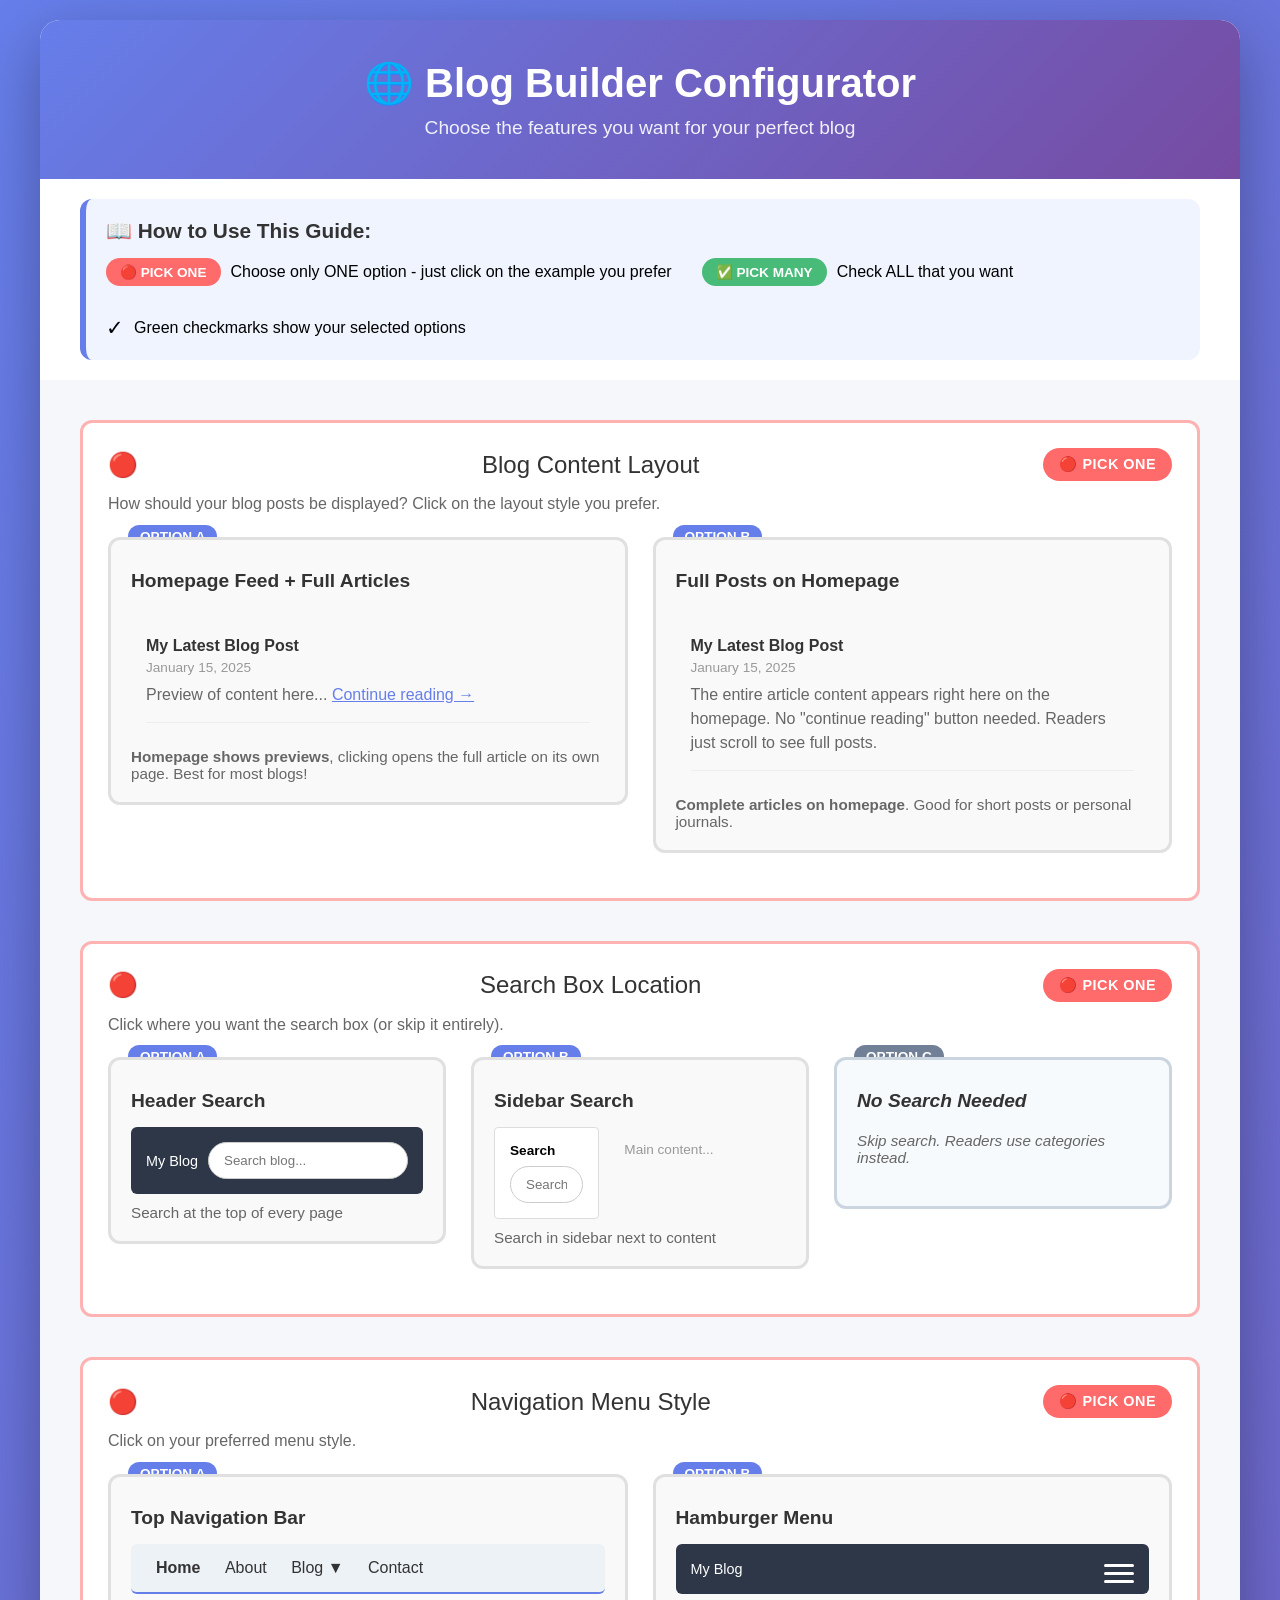
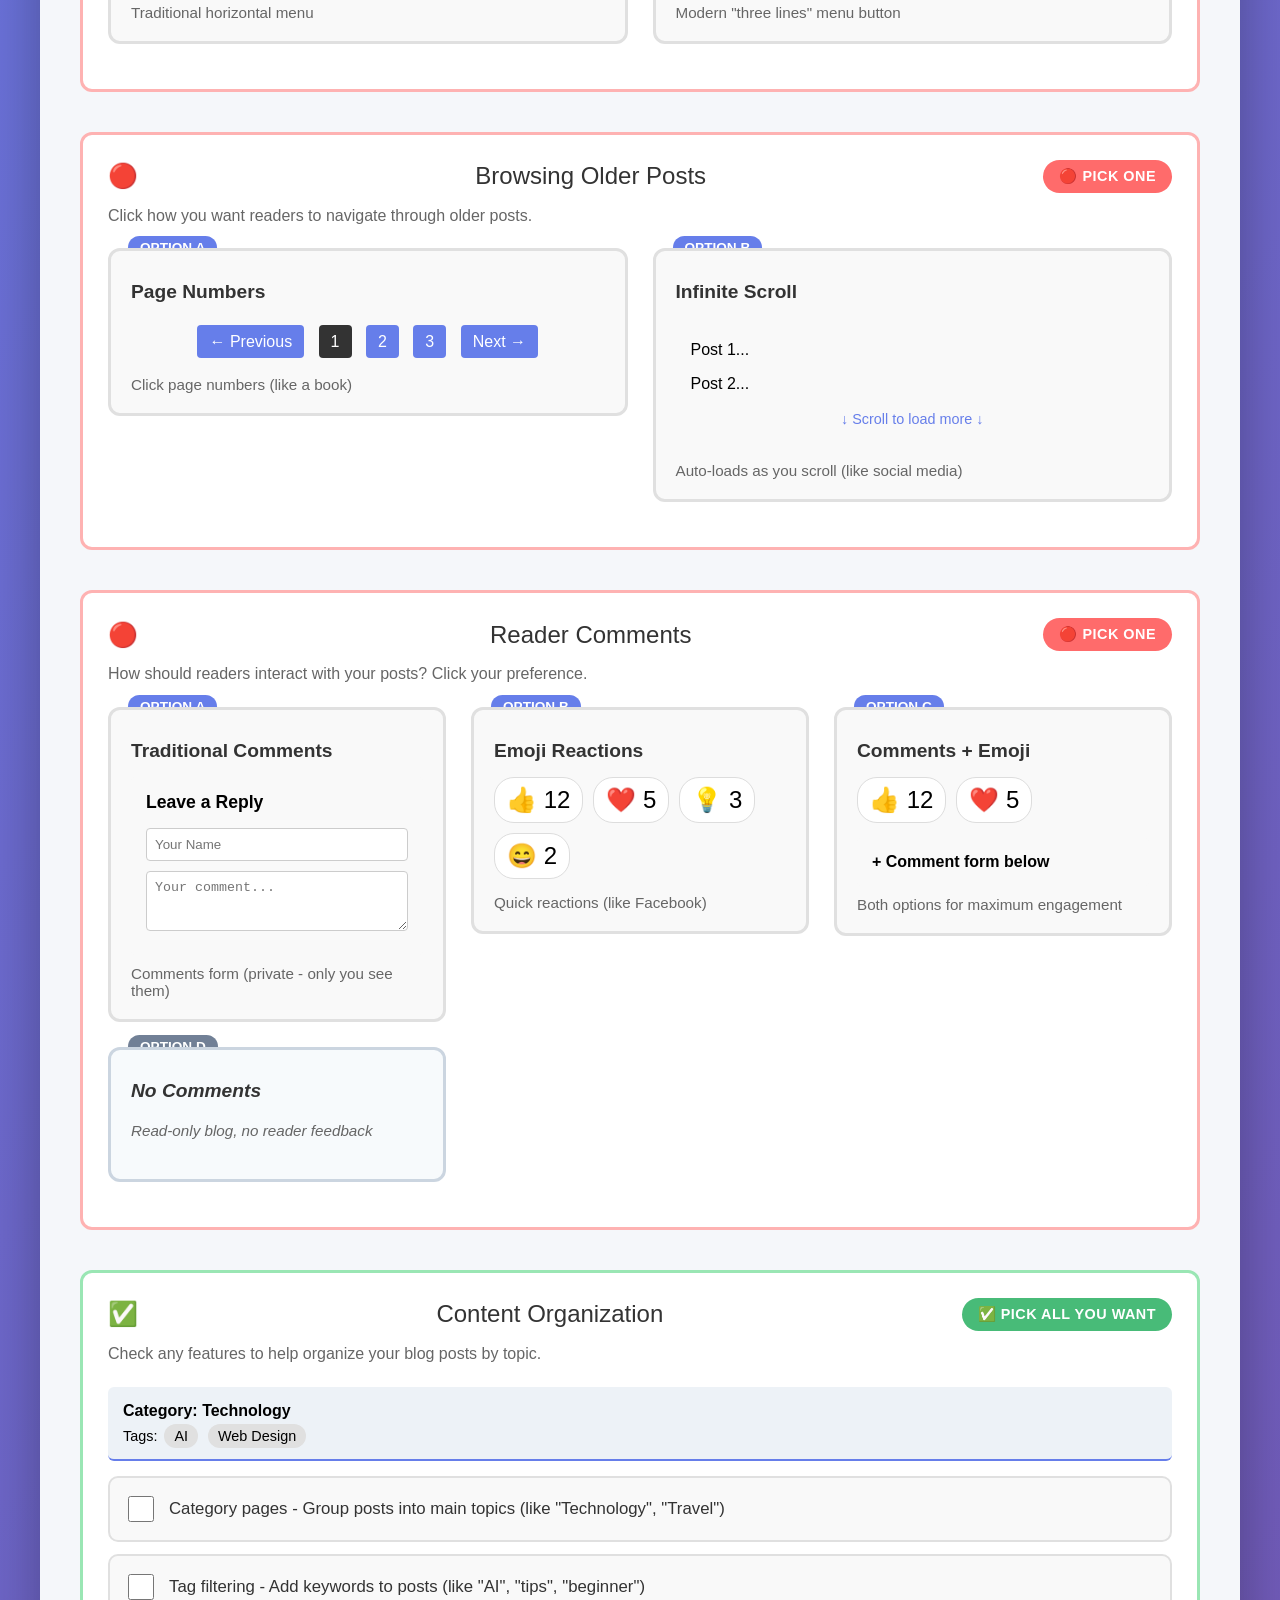
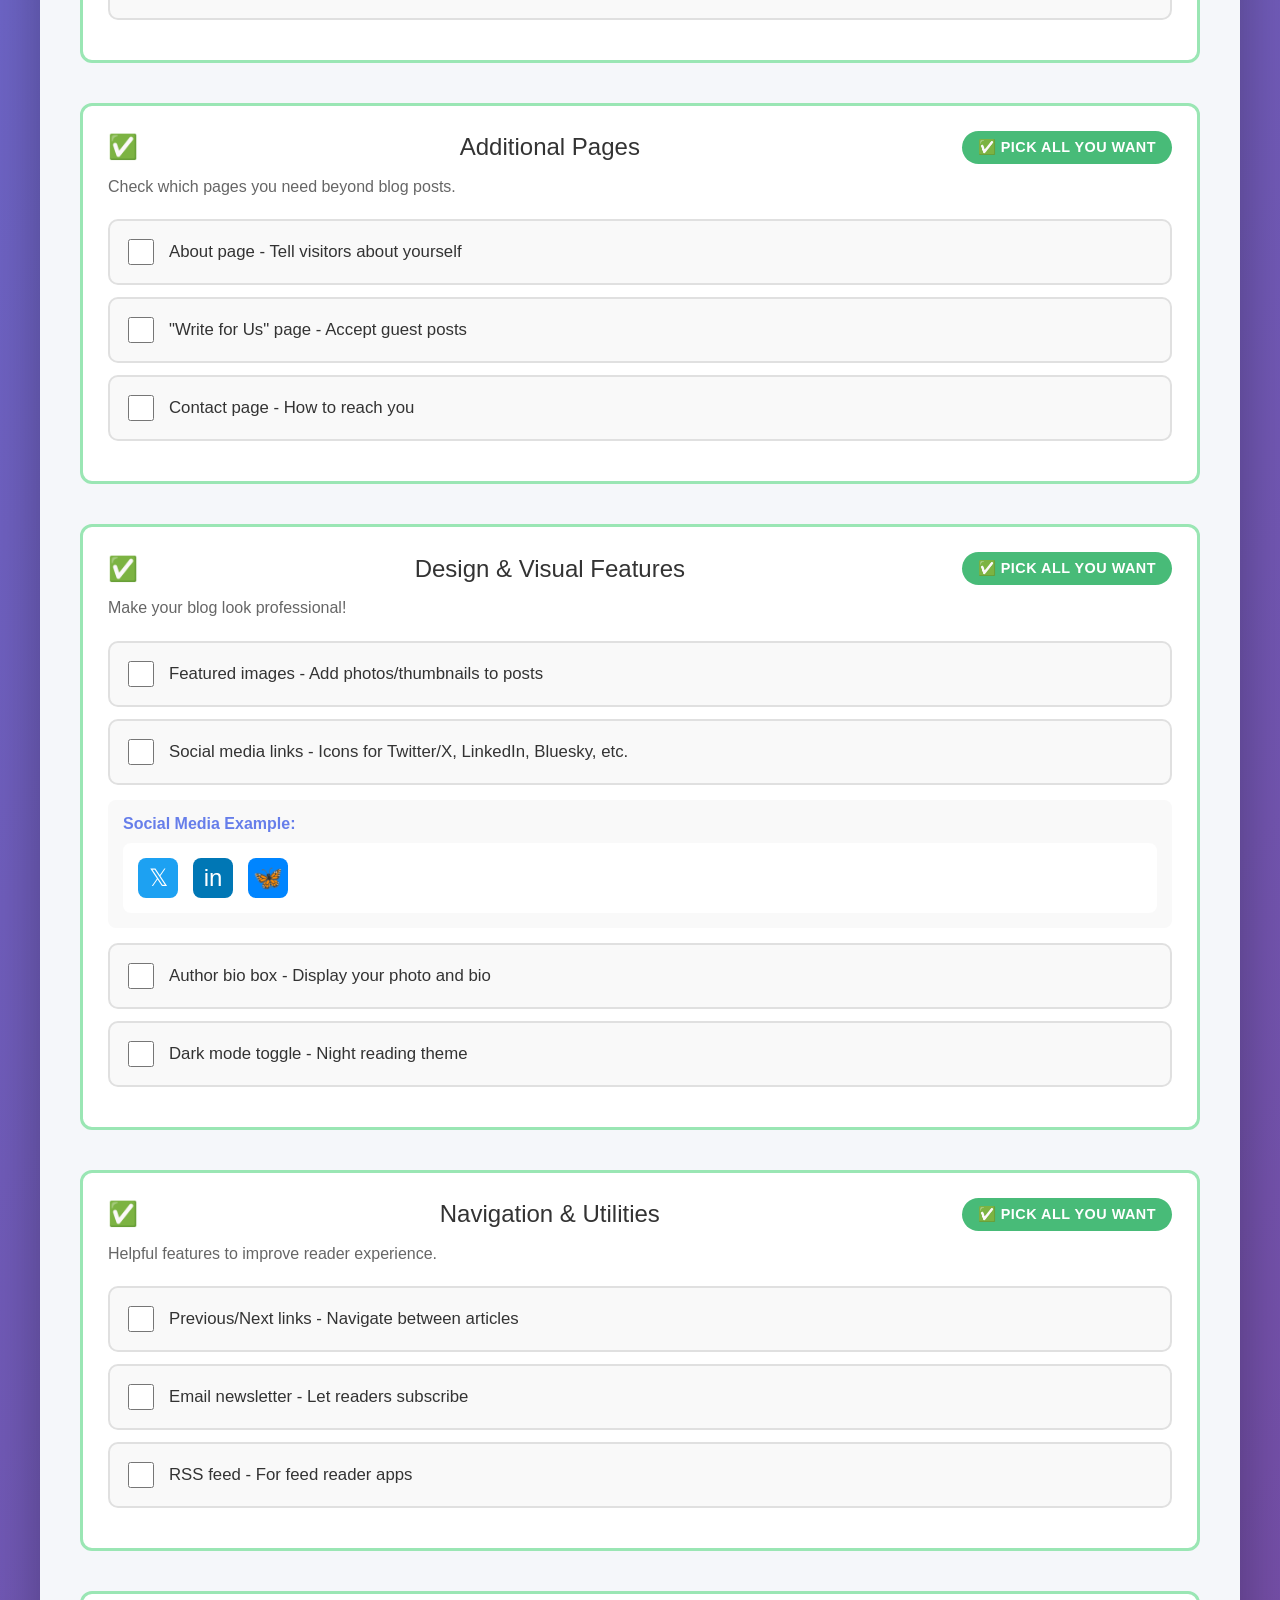
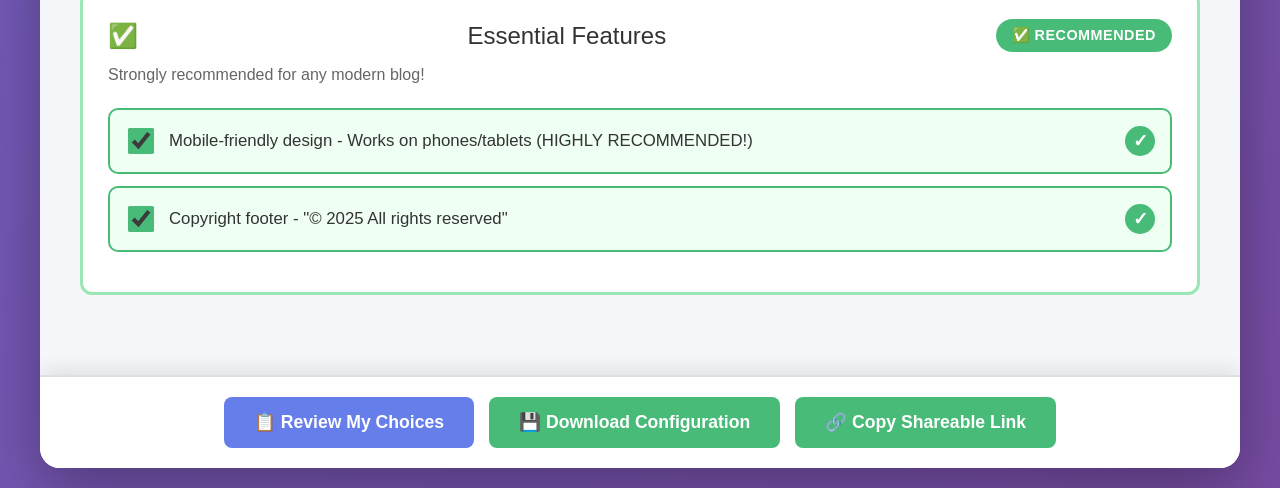
==== commit 1c6fb5b1: "Major UX improvements: clickable examples, green checkmarks, and better organization Implemented all" ====
--- a/index.html
+++ b/index.html
@@ -90,6 +90,7 @@
 
         .content {
             padding: 40px;
+            background: #f5f7fa;
         }
 
         /* Feature Section Variants */
@@ -98,11 +99,11 @@
             border-radius: 12px;
             padding: 25px;
             transition: all 0.3s ease;
+            background: white;
         }
 
         /* Pick ONE style - Red/Orange theme */
         .feature-section.pick-one {
-            background: #fff5f5;
             border: 3px solid #feb2b2;
         }
 
@@ -117,7 +118,6 @@
 
         /* Pick MANY style - Green theme */
         .feature-section.pick-many {
-            background: #f0fff4;
             border: 3px solid #9ae6b4;
         }
 
@@ -132,7 +132,6 @@
 
         /* YES/NO style - Blue theme */
         .feature-section.yes-no {
-            background: #ebf8ff;
             border: 3px solid #90cdf4;
         }
 
@@ -169,36 +168,61 @@
             line-height: 1.6;
         }
 
-        /* A/B Comparison Cards */
-        .ab-container {
+        /* Visual Examples as Options */
+        .visual-options-container {
             display: grid;
-            grid-template-columns: repeat(auto-fit, minmax(280px, 1fr));
-            gap: 20px;
+            grid-template-columns: repeat(auto-fit, minmax(300px, 1fr));
+            gap: 25px;
             margin: 20px 0;
         }
 
-        .ab-card {
-            background: white;
+        .visual-option {
+            cursor: pointer;
+            transition: all 0.3s ease;
+            position: relative;
+        }
+
+        .visual-option-card {
+            background: #f9f9f9;
             border: 3px solid #e0e0e0;
             border-radius: 12px;
             padding: 20px;
-            cursor: pointer;
             transition: all 0.3s ease;
             position: relative;
         }
 
-        .ab-card:hover {
+        .visual-option:hover .visual-option-card {
             transform: translateY(-5px);
             box-shadow: 0 8px 20px rgba(0,0,0,0.15);
-        }
-
-        .ab-card.selected {
             border-color: #667eea;
-            background: #f0f4ff;
-            box-shadow: 0 8px 25px rgba(102, 126, 234, 0.3);
-        }
-
-        .ab-label {
+        }
+
+        .visual-option.selected .visual-option-card {
+            border-color: #48bb78;
+            background: #f0fff4;
+            box-shadow: 0 8px 25px rgba(72, 187, 120, 0.3);
+        }
+
+        .visual-option.selected::after {
+            content: "✓";
+            position: absolute;
+            top: -10px;
+            right: -10px;
+            width: 40px;
+            height: 40px;
+            background: #48bb78;
+            color: white;
+            border-radius: 50%;
+            display: flex;
+            align-items: center;
+            justify-content: center;
+            font-size: 24px;
+            font-weight: bold;
+            box-shadow: 0 4px 12px rgba(72, 187, 120, 0.4);
+            z-index: 10;
+        }
+
+        .option-label {
             position: absolute;
             top: -12px;
             left: 20px;
@@ -210,34 +234,24 @@
             font-weight: bold;
         }
 
-        .ab-card input[type="radio"] {
+        .visual-option input[type="radio"] {
             display: none;
         }
 
-        .ab-card-title {
+        .option-title {
             font-size: 1.2em;
             font-weight: bold;
             color: #333;
             margin: 10px 0 15px 0;
         }
 
-        .ab-card-content {
-            margin-top: 15px;
-        }
-
-        .visual-example {
-            background: #f9f9f9;
-            border: 1px solid #ddd;
-            border-radius: 8px;
-            padding: 15px;
+        .or-divider {
+            text-align: center;
             margin: 15px 0;
-        }
-
-        .visual-title {
+            color: #999;
             font-weight: bold;
-            color: #667eea;
-            margin-bottom: 10px;
-            font-size: 0.95em;
+            font-size: 1.2em;
+            text-transform: uppercase;
         }
 
         /* Checkbox List Style */
@@ -252,11 +266,12 @@
             display: flex;
             align-items: center;
             padding: 18px;
-            background: white;
+            background: #f9f9f9;
             border: 2px solid #e0e0e0;
             border-radius: 10px;
             cursor: pointer;
             transition: all 0.3s ease;
+            position: relative;
         }
 
         .checkbox-item:hover {
@@ -267,6 +282,22 @@
         .checkbox-item.selected {
             border-color: #48bb78;
             background: #f0fff4;
+        }
+
+        .checkbox-item.selected::after {
+            content: "✓";
+            position: absolute;
+            right: 15px;
+            width: 30px;
+            height: 30px;
+            background: #48bb78;
+            color: white;
+            border-radius: 50%;
+            display: flex;
+            align-items: center;
+            justify-content: center;
+            font-size: 18px;
+            font-weight: bold;
         }
 
         .checkbox-item input[type="checkbox"] {
@@ -294,7 +325,7 @@
         .toggle-option {
             flex: 1;
             padding: 20px;
-            background: white;
+            background: #f9f9f9;
             border: 3px solid #e0e0e0;
             border-radius: 12px;
             text-align: center;
@@ -302,6 +333,7 @@
             transition: all 0.3s ease;
             font-size: 1.1em;
             font-weight: bold;
+            position: relative;
         }
 
         .toggle-option:hover {
@@ -312,17 +344,32 @@
             border-color: #48bb78;
         }
 
-        .toggle-option.yes:hover,
         .toggle-option.yes.selected {
             background: #48bb78;
             color: white;
         }
 
+        .toggle-option.yes.selected::after {
+            content: "✓";
+            position: absolute;
+            top: -12px;
+            right: -12px;
+            width: 35px;
+            height: 35px;
+            background: #2f855a;
+            color: white;
+            border-radius: 50%;
+            display: flex;
+            align-items: center;
+            justify-content: center;
+            font-size: 20px;
+            box-shadow: 0 4px 12px rgba(72, 187, 120, 0.4);
+        }
+
         .toggle-option.no {
             border-color: #cbd5e0;
         }
 
-        .toggle-option.no:hover,
         .toggle-option.no.selected {
             background: #cbd5e0;
             color: #333;
@@ -333,34 +380,31 @@
         }
 
         /* Mockups */
-        .mockup {
-            border: 1px solid #ccc;
-            padding: 10px;
-            margin: 10px 0;
-            background: white;
-            border-radius: 4px;
-        }
-
         .mockup-header {
-            background: #333;
-            color: white;
-            padding: 10px;
+            background: #2d3748;
+            color: white;
+            padding: 15px;
             display: flex;
             justify-content: space-between;
             align-items: center;
             font-size: 0.9em;
+            border-radius: 6px;
+            margin: 10px 0;
         }
 
         .mockup-nav {
-            background: #f5f5f5;
-            padding: 12px;
+            background: #edf2f7;
+            padding: 15px;
             border-bottom: 2px solid #667eea;
+            border-radius: 6px;
+            margin: 10px 0;
         }
 
         .mockup-nav a {
             margin: 0 10px;
             color: #333;
             text-decoration: none;
+            font-weight: 500;
         }
 
         .mockup-content {
@@ -420,7 +464,7 @@
         }
 
         .search-box {
-            padding: 8px 15px;
+            padding: 10px 15px;
             border: 1px solid #ccc;
             border-radius: 20px;
             width: 200px;
@@ -436,20 +480,64 @@
             display: flex;
             gap: 10px;
             font-size: 1.5em;
+            flex-wrap: wrap;
         }
 
         .emoji-react span {
             cursor: pointer;
-            padding: 5px 10px;
+            padding: 8px 12px;
             border: 1px solid #ddd;
             border-radius: 20px;
+            background: white;
+        }
+
+        .social-icons {
+            display: flex;
+            gap: 15px;
+            align-items: center;
+            padding: 15px;
+            background: white;
+            border-radius: 8px;
+        }
+
+        .social-icon {
+            width: 40px;
+            height: 40px;
+            display: flex;
+            align-items: center;
+            justify-content: center;
+            border-radius: 8px;
+            font-size: 1.5em;
+            transition: transform 0.2s;
+            cursor: pointer;
+        }
+
+        .social-icon:hover {
+            transform: scale(1.1);
+        }
+
+        .social-icon.twitter {
+            background: #1da1f2;
+            color: white;
+        }
+
+        .social-icon.linkedin {
+            background: #0077b5;
+            color: white;
+        }
+
+        .social-icon.bluesky {
+            background: #0085ff;
+            color: white;
         }
 
         .footer-mockup {
-            background: #333;
+            background: #2d3748;
             color: white;
             padding: 20px;
             text-align: center;
+            border-radius: 6px;
+            margin: 10px 0;
         }
 
         .buttons-container {
@@ -559,9 +647,9 @@
             color: #333;
         }
 
-        .none-option {
+        .none-option .visual-option-card {
             background: #f7fafc;
-            border-color: #cbd5e0 !important;
+            border-color: #cbd5e0;
             font-style: italic;
             color: #718096;
         }
@@ -579,8 +667,12 @@
                 padding: 15px;
             }
 
-            .ab-container {
+            .visual-options-container {
                 grid-template-columns: 1fr;
+            }
+
+            .legend {
+                margin: 20px 15px;
             }
         }
     </style>
@@ -598,141 +690,151 @@
             <div class="legend-items">
                 <div class="legend-item">
                     <span class="legend-badge badge-pick-one">🔴 PICK ONE</span>
-                    <span>Choose only ONE option from these red sections</span>
+                    <span>Choose only ONE option - just click on the example you prefer</span>
                 </div>
                 <div class="legend-item">
                     <span class="legend-badge badge-pick-many">✅ PICK MANY</span>
-                    <span>Check ALL that you want from these green sections</span>
+                    <span>Check ALL that you want</span>
                 </div>
                 <div class="legend-item">
-                    <span class="legend-badge" style="background: #4299e1; color: white;">💡 YES/NO</span>
-                    <span>Simple yes or no question</span>
+                    <span style="font-size: 1.3em;">✓</span>
+                    <span>Green checkmarks show your selected options</span>
                 </div>
             </div>
         </div>
 
         <div class="content">
-            <!-- YES/NO: Homepage Feed -->
-            <div class="feature-section yes-no">
+            <!-- Blog Content Layout -->
+            <div class="feature-section pick-one">
                 <div class="feature-title">
-                    <span>Homepage Feed Style</span>
-                    <span class="category-badge" style="background: #4299e1; color: white;">YES / NO</span>
+                    <span>Blog Content Layout</span>
+                    <span class="category-badge badge-pick-one">🔴 PICK ONE</span>
                 </div>
                 <div class="feature-description">
-                    Do you want your blog posts to appear on the homepage with previews that visitors can click to read more?
-                </div>
-
-                <div class="visual-example">
-                    <div class="visual-title">Example: Chronological Feed</div>
-                    <div class="mockup-content">
-                        <div class="post-preview">
-                            <div class="post-title">My Latest Blog Post</div>
-                            <div class="post-meta">Posted on January 15, 2025 by John Doe</div>
-                            <div class="post-excerpt">This is a preview of the post content. You can see the first few sentences here... <a href="#">Continue reading →</a></div>
+                    How should your blog posts be displayed? Click on the layout style you prefer.
+                </div>
+
+                <div class="visual-options-container">
+                    <div class="visual-option" onclick="selectVisualOption('contentLayout', 'feed', this)">
+                        <div class="option-label">OPTION A</div>
+                        <div class="visual-option-card">
+                            <input type="radio" name="contentLayout" value="feed">
+                            <div class="option-title">Homepage Feed + Full Articles</div>
+                            <div class="mockup-content">
+                                <div class="post-preview">
+                                    <div class="post-title">My Latest Blog Post</div>
+                                    <div class="post-meta">January 15, 2025</div>
+                                    <div class="post-excerpt">Preview of content here... <a href="#" style="color: #667eea;">Continue reading →</a></div>
+                                </div>
+                            </div>
+                            <p style="margin-top: 10px; color: #666; font-size: 0.95em;">
+                                <strong>Homepage shows previews</strong>, clicking opens the full article on its own page. Best for most blogs!
+                            </p>
                         </div>
-                        <div class="post-preview">
-                            <div class="post-title">Another Interesting Article</div>
-                            <div class="post-meta">Posted on January 10, 2025 by John Doe</div>
-                            <div class="post-excerpt">More content preview appears here with a brief excerpt... <a href="#">Continue reading →</a></div>
+                    </div>
+
+                    <div class="visual-option" onclick="selectVisualOption('contentLayout', 'full', this)">
+                        <div class="option-label">OPTION B</div>
+                        <div class="visual-option-card">
+                            <input type="radio" name="contentLayout" value="full">
+                            <div class="option-title">Full Posts on Homepage</div>
+                            <div class="mockup-content">
+                                <div class="post-preview">
+                                    <div class="post-title">My Latest Blog Post</div>
+                                    <div class="post-meta">January 15, 2025</div>
+                                    <div class="post-excerpt">The entire article content appears right here on the homepage. No "continue reading" button needed. Readers just scroll to see full posts.</div>
+                                </div>
+                            </div>
+                            <p style="margin-top: 10px; color: #666; font-size: 0.95em;">
+                                <strong>Complete articles on homepage</strong>. Good for short posts or personal journals.
+                            </p>
                         </div>
                     </div>
                 </div>
-
-                <div class="yes-no-toggle">
-                    <div class="toggle-option yes" onclick="selectYesNo('chronological', true)">
-                        <input type="checkbox" id="chronological" name="chronological">
-                        <div style="font-size: 2em; margin-bottom: 5px;">👍</div>
-                        <div>YES, I want this</div>
-                    </div>
-                    <div class="toggle-option no" onclick="selectYesNo('chronological', false)">
-                        <div style="font-size: 2em; margin-bottom: 5px;">👎</div>
-                        <div>NO, skip this</div>
-                    </div>
-                </div>
             </div>
 
-            <!-- PICK ONE: Search Location -->
+            <!-- Search Location -->
             <div class="feature-section pick-one">
                 <div class="feature-title">
                     <span>Search Box Location</span>
                     <span class="category-badge badge-pick-one">🔴 PICK ONE</span>
                 </div>
                 <div class="feature-description">
-                    Choose WHERE you want the search box to appear (or skip it entirely). Pick the option that looks best to you!
-                </div>
-
-                <div class="ab-container">
-                    <div class="ab-card" onclick="selectRadioCard('searchLocation', 'header', this)">
-                        <div class="ab-label">OPTION A</div>
-                        <input type="radio" id="searchHeader" name="searchLocation" value="header">
-                        <div class="ab-card-title">Header Search</div>
-                        <div class="ab-card-content">
+                    Click where you want the search box (or skip it entirely).
+                </div>
+
+                <div class="visual-options-container">
+                    <div class="visual-option" onclick="selectVisualOption('searchLocation', 'header', this)">
+                        <div class="option-label">OPTION A</div>
+                        <div class="visual-option-card">
+                            <input type="radio" name="searchLocation" value="header">
+                            <div class="option-title">Header Search</div>
                             <div class="mockup-header">
                                 <span>My Blog</span>
                                 <input type="text" class="search-box" placeholder="Search blog..." style="pointer-events: none;">
                             </div>
-                            <p style="margin-top: 10px; color: #666; font-size: 0.95em;">Search box appears at the top of every page in the header area.</p>
+                            <p style="margin-top: 10px; color: #666; font-size: 0.95em;">Search at the top of every page</p>
                         </div>
                     </div>
 
-                    <div class="ab-card" onclick="selectRadioCard('searchLocation', 'sidebar', this)">
-                        <div class="ab-label">OPTION B</div>
-                        <input type="radio" id="searchSidebar" name="searchLocation" value="sidebar">
-                        <div class="ab-card-title">Sidebar Search</div>
-                        <div class="ab-card-content">
-                            <div style="display: flex; gap: 10px;">
-                                <div style="flex: 1; padding: 10px; background: #f9f9f9; border-radius: 4px;">
+                    <div class="visual-option" onclick="selectVisualOption('searchLocation', 'sidebar', this)">
+                        <div class="option-label">OPTION B</div>
+                        <div class="visual-option-card">
+                            <input type="radio" name="searchLocation" value="sidebar">
+                            <div class="option-title">Sidebar Search</div>
+                            <div style="display: flex; gap: 10px; margin: 10px 0;">
+                                <div style="flex: 1; padding: 15px; background: white; border-radius: 4px; border: 1px solid #ddd;">
                                     <div style="font-weight: bold; font-size: 0.85em; margin-bottom: 8px;">Search</div>
                                     <input type="text" class="search-box" placeholder="Search..." style="width: 100%; pointer-events: none;">
                                 </div>
-                                <div style="flex: 2; padding: 10px; font-size: 0.85em; color: #999;">Main content area...</div>
+                                <div style="flex: 2; padding: 15px; font-size: 0.85em; color: #999;">Main content...</div>
                             </div>
-                            <p style="margin-top: 10px; color: #666; font-size: 0.95em;">Search box appears in the sidebar next to your content.</p>
+                            <p style="margin-top: 10px; color: #666; font-size: 0.95em;">Search in sidebar next to content</p>
                         </div>
                     </div>
 
-                    <div class="ab-card none-option" onclick="selectRadioCard('searchLocation', 'none', this)">
-                        <div class="ab-label" style="background: #718096;">OPTION C</div>
-                        <input type="radio" id="searchNone" name="searchLocation" value="none">
-                        <div class="ab-card-title">No Search Needed</div>
-                        <div class="ab-card-content">
-                            <p style="color: #666; font-size: 0.95em;">Skip the search feature. Readers can browse by categories and tags instead.</p>
+                    <div class="visual-option none-option" onclick="selectVisualOption('searchLocation', 'none', this)">
+                        <div class="option-label" style="background: #718096;">OPTION C</div>
+                        <div class="visual-option-card">
+                            <input type="radio" name="searchLocation" value="none">
+                            <div class="option-title">No Search Needed</div>
+                            <p style="color: #666; font-size: 0.95em; margin: 20px 0;">Skip search. Readers use categories instead.</p>
                         </div>
                     </div>
                 </div>
             </div>
 
-            <!-- PICK ONE: Navigation Style -->
+            <!-- Navigation Style -->
             <div class="feature-section pick-one">
                 <div class="feature-title">
                     <span>Navigation Menu Style</span>
                     <span class="category-badge badge-pick-one">🔴 PICK ONE</span>
                 </div>
                 <div class="feature-description">
-                    How should your main menu look? Choose the style you prefer!
-                </div>
-
-                <div class="ab-container">
-                    <div class="ab-card" onclick="selectRadioCard('navigationStyle', 'top', this)">
-                        <div class="ab-label">OPTION A</div>
-                        <input type="radio" id="topNav" name="navigationStyle" value="top">
-                        <div class="ab-card-title">Top Navigation Bar</div>
-                        <div class="ab-card-content">
+                    Click on your preferred menu style.
+                </div>
+
+                <div class="visual-options-container">
+                    <div class="visual-option" onclick="selectVisualOption('navigationStyle', 'top', this)">
+                        <div class="option-label">OPTION A</div>
+                        <div class="visual-option-card">
+                            <input type="radio" name="navigationStyle" value="top">
+                            <div class="option-title">Top Navigation Bar</div>
                             <div class="mockup-nav">
                                 <a href="#" style="font-weight: bold;">Home</a>
                                 <a href="#">About</a>
                                 <a href="#">Blog ▼</a>
                                 <a href="#">Contact</a>
                             </div>
-                            <p style="margin-top: 10px; color: #666; font-size: 0.95em;">Traditional horizontal menu across the top. Great for desktop viewing.</p>
+                            <p style="margin-top: 10px; color: #666; font-size: 0.95em;">Traditional horizontal menu</p>
                         </div>
                     </div>
 
-                    <div class="ab-card" onclick="selectRadioCard('navigationStyle', 'hamburger', this)">
-                        <div class="ab-label">OPTION B</div>
-                        <input type="radio" id="hamburgerNav" name="navigationStyle" value="hamburger">
-                        <div class="ab-card-title">Hamburger Menu</div>
-                        <div class="ab-card-content">
+                    <div class="visual-option" onclick="selectVisualOption('navigationStyle', 'hamburger', this)">
+                        <div class="option-label">OPTION B</div>
+                        <div class="visual-option-card">
+                            <input type="radio" name="navigationStyle" value="hamburger">
+                            <div class="option-title">Hamburger Menu</div>
                             <div class="mockup-header">
                                 <span>My Blog</span>
                                 <div class="hamburger">
@@ -741,28 +843,28 @@
                                     <span></span>
                                 </div>
                             </div>
-                            <p style="margin-top: 10px; color: #666; font-size: 0.95em;">Modern "three lines" menu button that opens a side panel. Clean and mobile-friendly.</p>
+                            <p style="margin-top: 10px; color: #666; font-size: 0.95em;">Modern "three lines" menu button</p>
                         </div>
                     </div>
                 </div>
             </div>
 
-            <!-- PICK ONE: Post Navigation -->
+            <!-- Post Navigation -->
             <div class="feature-section pick-one">
                 <div class="feature-title">
-                    <span>How to Browse Older Posts</span>
+                    <span>Browsing Older Posts</span>
                     <span class="category-badge badge-pick-one">🔴 PICK ONE</span>
                 </div>
                 <div class="feature-description">
-                    When readers want to see older posts, how should they navigate through them?
-                </div>
-
-                <div class="ab-container">
-                    <div class="ab-card" onclick="selectRadioCard('postNavigation', 'pagination', this)">
-                        <div class="ab-label">OPTION A</div>
-                        <input type="radio" id="pagination" name="postNavigation" value="pagination">
-                        <div class="ab-card-title">Page Numbers</div>
-                        <div class="ab-card-content">
+                    Click how you want readers to navigate through older posts.
+                </div>
+
+                <div class="visual-options-container">
+                    <div class="visual-option" onclick="selectVisualOption('postNavigation', 'pagination', this)">
+                        <div class="option-label">OPTION A</div>
+                        <div class="visual-option-card">
+                            <input type="radio" name="postNavigation" value="pagination">
+                            <div class="option-title">Page Numbers</div>
                             <div class="pagination">
                                 <a href="#">← Previous</a>
                                 <a href="#" style="background: #333;">1</a>
@@ -770,210 +872,237 @@
                                 <a href="#">3</a>
                                 <a href="#">Next →</a>
                             </div>
-                            <p style="margin-top: 10px; color: #666; font-size: 0.95em;">Click page numbers to jump to different pages of posts. Like a book!</p>
+                            <p style="margin-top: 10px; color: #666; font-size: 0.95em;">Click page numbers (like a book)</p>
                         </div>
                     </div>
 
-                    <div class="ab-card" onclick="selectRadioCard('postNavigation', 'infinite', this)">
-                        <div class="ab-label">OPTION B</div>
-                        <input type="radio" id="infiniteScroll" name="postNavigation" value="infinite">
-                        <div class="ab-card-title">Infinite Scroll</div>
-                        <div class="ab-card-content">
+                    <div class="visual-option" onclick="selectVisualOption('postNavigation', 'infinite', this)">
+                        <div class="option-label">OPTION B</div>
+                        <div class="visual-option-card">
+                            <input type="radio" name="postNavigation" value="infinite">
+                            <div class="option-title">Infinite Scroll</div>
                             <div class="mockup-content">
-                                <div class="post-preview" style="padding: 8px 0;">Post 1...</div>
-                                <div class="post-preview" style="padding: 8px 0;">Post 2...</div>
-                                <div class="post-preview" style="padding: 8px 0;">Post 3...</div>
+                                <div class="post-preview" style="padding: 8px 0; border: none;">Post 1...</div>
+                                <div class="post-preview" style="padding: 8px 0; border: none;">Post 2...</div>
                                 <div style="text-align: center; padding: 10px; color: #667eea; font-size: 0.9em;">
-                                    ↓ Scroll down to automatically load more ↓
+                                    ↓ Scroll to load more ↓
                                 </div>
                             </div>
-                            <p style="margin-top: 10px; color: #666; font-size: 0.95em;">Posts load automatically as you scroll down. Like social media feeds!</p>
+                            <p style="margin-top: 10px; color: #666; font-size: 0.95em;">Auto-loads as you scroll (like social media)</p>
                         </div>
                     </div>
                 </div>
             </div>
 
-            <!-- PICK MANY: Organization Features -->
+            <!-- Reader Comments -->
+            <div class="feature-section pick-one">
+                <div class="feature-title">
+                    <span>Reader Comments</span>
+                    <span class="category-badge badge-pick-one">🔴 PICK ONE</span>
+                </div>
+                <div class="feature-description">
+                    How should readers interact with your posts? Click your preference.
+                </div>
+
+                <div class="visual-options-container">
+                    <div class="visual-option" onclick="selectVisualOption('readerInteraction', 'comments', this)">
+                        <div class="option-label">OPTION A</div>
+                        <div class="visual-option-card">
+                            <input type="radio" name="readerInteraction" value="comments">
+                            <div class="option-title">Traditional Comments</div>
+                            <div class="comment-section">
+                                <h3 style="margin-bottom: 10px; font-size: 1.1em;">Leave a Reply</h3>
+                                <input type="text" placeholder="Your Name" style="width: 100%; padding: 8px; margin: 5px 0; border: 1px solid #ccc; border-radius: 4px;">
+                                <textarea placeholder="Your comment..." style="width: 100%; padding: 8px; margin: 5px 0; border: 1px solid #ccc; border-radius: 4px; height: 60px;"></textarea>
+                            </div>
+                            <p style="margin-top: 10px; color: #666; font-size: 0.95em;">Comments form (private - only you see them)</p>
+                        </div>
+                    </div>
+
+                    <div class="visual-option" onclick="selectVisualOption('readerInteraction', 'emoji', this)">
+                        <div class="option-label">OPTION B</div>
+                        <div class="visual-option-card">
+                            <input type="radio" name="readerInteraction" value="emoji">
+                            <div class="option-title">Emoji Reactions</div>
+                            <div class="emoji-react">
+                                <span>👍 12</span>
+                                <span>❤️ 5</span>
+                                <span>💡 3</span>
+                                <span>😄 2</span>
+                            </div>
+                            <p style="margin-top: 15px; color: #666; font-size: 0.95em;">Quick reactions (like Facebook)</p>
+                        </div>
+                    </div>
+
+                    <div class="visual-option" onclick="selectVisualOption('readerInteraction', 'both', this)">
+                        <div class="option-label">OPTION C</div>
+                        <div class="visual-option-card">
+                            <input type="radio" name="readerInteraction" value="both">
+                            <div class="option-title">Comments + Emoji</div>
+                            <div class="emoji-react" style="margin-bottom: 15px;">
+                                <span>👍 12</span>
+                                <span>❤️ 5</span>
+                            </div>
+                            <div class="comment-section">
+                                <h3 style="font-size: 1em;">+ Comment form below</h3>
+                            </div>
+                            <p style="margin-top: 10px; color: #666; font-size: 0.95em;">Both options for maximum engagement</p>
+                        </div>
+                    </div>
+
+                    <div class="visual-option none-option" onclick="selectVisualOption('readerInteraction', 'none', this)">
+                        <div class="option-label" style="background: #718096;">OPTION D</div>
+                        <div class="visual-option-card">
+                            <input type="radio" name="readerInteraction" value="none">
+                            <div class="option-title">No Comments</div>
+                            <p style="color: #666; font-size: 0.95em; margin: 20px 0;">Read-only blog, no reader feedback</p>
+                        </div>
+                    </div>
+                </div>
+            </div>
+
+            <!-- Organization Features -->
             <div class="feature-section pick-many">
                 <div class="feature-title">
                     <span>Content Organization</span>
                     <span class="category-badge badge-pick-many">✅ PICK ALL YOU WANT</span>
                 </div>
                 <div class="feature-description">
-                    Select any (or all!) of these features to help organize your blog posts by topic.
-                </div>
-
-                <div class="visual-example">
-                    <div class="visual-title">Example: Categories & Tags</div>
-                    <div class="mockup-nav">
-                        <span style="font-weight: bold;">Category: Technology</span>
-                        <div style="margin-top: 8px; font-size: 0.9em;">
-                            Tags: <a href="#" style="background: #e0e0e0; padding: 4px 10px; border-radius: 12px; margin: 0 3px;">AI</a>
-                            <a href="#" style="background: #e0e0e0; padding: 4px 10px; border-radius: 12px; margin: 0 3px;">Web Design</a>
-                        </div>
+                    Check any features to help organize your blog posts by topic.
+                </div>
+
+                <div class="mockup-nav" style="margin: 15px 0;">
+                    <span style="font-weight: bold;">Category: Technology</span>
+                    <div style="margin-top: 8px; font-size: 0.9em;">
+                        Tags: <span style="background: #e0e0e0; padding: 4px 10px; border-radius: 12px; margin: 0 3px;">AI</span>
+                        <span style="background: #e0e0e0; padding: 4px 10px; border-radius: 12px; margin: 0 3px;">Web Design</span>
                     </div>
                 </div>
 
                 <div class="checkbox-list">
                     <div class="checkbox-item" onclick="toggleCheckbox(this, 'categories')">
                         <input type="checkbox" id="categories" name="categories">
-                        <label for="categories">Category archive pages - Group posts into main topics (like "Technology", "Travel", "Food")</label>
+                        <label for="categories">Category pages - Group posts into main topics (like "Technology", "Travel")</label>
                     </div>
                     <div class="checkbox-item" onclick="toggleCheckbox(this, 'tags')">
                         <input type="checkbox" id="tags" name="tags">
-                        <label for="tags">Tag filtering - Add keywords to posts for detailed searching (like "AI", "tips", "beginner")</label>
-                    </div>
-                    <div class="checkbox-item" onclick="toggleCheckbox(this, 'singlePost')">
-                        <input type="checkbox" id="singlePost" name="singlePost">
-                        <label for="singlePost">Individual article pages - Each post gets its own dedicated page with full content</label>
+                        <label for="tags">Tag filtering - Add keywords to posts (like "AI", "tips", "beginner")</label>
                     </div>
                 </div>
             </div>
 
-            <!-- PICK MANY: Reader Interaction -->
-            <div class="feature-section pick-many">
-                <div class="feature-title">
-                    <span>Reader Interaction</span>
-                    <span class="category-badge badge-pick-many">✅ PICK ALL YOU WANT</span>
-                </div>
-                <div class="feature-description">
-                    Let readers engage with your content. Check any features you'd like!
-                </div>
-
-                <div class="visual-example">
-                    <div class="visual-title">Example: Comment Form (Private - only you see these)</div>
-                    <div class="comment-section">
-                        <h3 style="margin-bottom: 10px; font-size: 1.1em;">Leave a Reply</h3>
-                        <input type="text" placeholder="Your Name" style="width: 100%; padding: 8px; margin: 5px 0; border: 1px solid #ccc; border-radius: 4px;">
-                        <textarea placeholder="Your comment..." style="width: 100%; padding: 8px; margin: 5px 0; border: 1px solid #ccc; border-radius: 4px; height: 60px;"></textarea>
-                    </div>
-                </div>
-
-                <div class="visual-example">
-                    <div class="visual-title">Example: Emoji Reactions</div>
-                    <div class="emoji-react">
-                        <span title="Like">👍 <small>12</small></span>
-                        <span title="Love">❤️ <small>5</small></span>
-                        <span title="Insightful">💡 <small>3</small></span>
-                    </div>
-                </div>
-
-                <div class="checkbox-list">
-                    <div class="checkbox-item" onclick="toggleCheckbox(this, 'comments')">
-                        <input type="checkbox" id="comments" name="comments">
-                        <label for="comments">Comment functionality - Readers can leave comments (private to you, not public)</label>
-                    </div>
-                    <div class="checkbox-item" onclick="toggleCheckbox(this, 'commentCount')">
-                        <input type="checkbox" id="commentCount" name="commentCount">
-                        <label for="commentCount">Show comment count - Display "3 comments" on post previews</label>
-                    </div>
-                    <div class="checkbox-item" onclick="toggleCheckbox(this, 'emojiReact')">
-                        <input type="checkbox" id="emojiReact" name="emojiReact">
-                        <label for="emojiReact">Emoji reactions - Quick thumbs up, hearts, etc. (like Facebook reactions)</label>
-                    </div>
-                </div>
-            </div>
-
-            <!-- PICK MANY: Static Pages -->
+            <!-- Static Pages -->
             <div class="feature-section pick-many">
                 <div class="feature-title">
                     <span>Additional Pages</span>
                     <span class="category-badge badge-pick-many">✅ PICK ALL YOU WANT</span>
                 </div>
                 <div class="feature-description">
-                    Beyond blog posts, what other pages do you need? Check all that apply.
+                    Check which pages you need beyond blog posts.
                 </div>
 
                 <div class="checkbox-list">
                     <div class="checkbox-item" onclick="toggleCheckbox(this, 'aboutPage')">
                         <input type="checkbox" id="aboutPage" name="aboutPage">
-                        <label for="aboutPage">About page - Tell visitors about yourself and why you blog</label>
+                        <label for="aboutPage">About page - Tell visitors about yourself</label>
                     </div>
                     <div class="checkbox-item" onclick="toggleCheckbox(this, 'writeForUsPage')">
                         <input type="checkbox" id="writeForUsPage" name="writeForUsPage">
-                        <label for="writeForUsPage">"Write for Us" page - Accept guest posts with submission guidelines</label>
+                        <label for="writeForUsPage">"Write for Us" page - Accept guest posts</label>
                     </div>
                     <div class="checkbox-item" onclick="toggleCheckbox(this, 'contactPage')">
                         <input type="checkbox" id="contactPage" name="contactPage">
-                        <label for="contactPage">Contact page - How readers can get in touch with you</label>
+                        <label for="contactPage">Contact page - How to reach you</label>
                     </div>
                 </div>
             </div>
 
-            <!-- PICK MANY: Visual & Design Features -->
+            <!-- Visual Features -->
             <div class="feature-section pick-many">
                 <div class="feature-title">
                     <span>Design & Visual Features</span>
                     <span class="category-badge badge-pick-many">✅ PICK ALL YOU WANT</span>
                 </div>
                 <div class="feature-description">
-                    Make your blog look professional and polished!
+                    Make your blog look professional!
                 </div>
 
                 <div class="checkbox-list">
                     <div class="checkbox-item" onclick="toggleCheckbox(this, 'imagesInPosts')">
                         <input type="checkbox" id="imagesInPosts" name="imagesInPosts">
-                        <label for="imagesInPosts">Featured images - Add photos/thumbnails to posts and sidebars</label>
+                        <label for="imagesInPosts">Featured images - Add photos/thumbnails to posts</label>
                     </div>
                     <div class="checkbox-item" onclick="toggleCheckbox(this, 'socialMedia')">
                         <input type="checkbox" id="socialMedia" name="socialMedia">
                         <label for="socialMedia">Social media links - Icons for Twitter/X, LinkedIn, Bluesky, etc.</label>
                     </div>
+                </div>
+
+                <div style="margin: 15px 0; padding: 15px; background: #f9f9f9; border-radius: 8px;">
+                    <div style="font-weight: bold; margin-bottom: 10px; color: #667eea;">Social Media Example:</div>
+                    <div class="social-icons">
+                        <div class="social-icon twitter">𝕏</div>
+                        <div class="social-icon linkedin">in</div>
+                        <div class="social-icon bluesky">🦋</div>
+                    </div>
+                </div>
+
+                <div class="checkbox-list">
                     <div class="checkbox-item" onclick="toggleCheckbox(this, 'authorBio')">
                         <input type="checkbox" id="authorBio" name="authorBio">
-                        <label for="authorBio">Author bio box - Display your photo and bio on posts</label>
+                        <label for="authorBio">Author bio box - Display your photo and bio</label>
                     </div>
                     <div class="checkbox-item" onclick="toggleCheckbox(this, 'darkMode')">
                         <input type="checkbox" id="darkMode" name="darkMode">
-                        <label for="darkMode">Dark mode toggle - Let readers switch to dark theme for night reading</label>
+                        <label for="darkMode">Dark mode toggle - Night reading theme</label>
                     </div>
                 </div>
             </div>
 
-            <!-- PICK MANY: Navigation & Utility -->
+            <!-- Navigation & Utility -->
             <div class="feature-section pick-many">
                 <div class="feature-title">
                     <span>Navigation & Utilities</span>
                     <span class="category-badge badge-pick-many">✅ PICK ALL YOU WANT</span>
                 </div>
                 <div class="feature-description">
-                    Helpful features to improve navigation and reader experience.
+                    Helpful features to improve reader experience.
                 </div>
 
                 <div class="checkbox-list">
                     <div class="checkbox-item" onclick="toggleCheckbox(this, 'prevNextNav')">
                         <input type="checkbox" id="prevNextNav" name="prevNextNav">
-                        <label for="prevNextNav">Previous/Next links - Navigate between articles easily</label>
+                        <label for="prevNextNav">Previous/Next links - Navigate between articles</label>
                     </div>
                     <div class="checkbox-item" onclick="toggleCheckbox(this, 'newsletter')">
                         <input type="checkbox" id="newsletter" name="newsletter">
-                        <label for="newsletter">Email newsletter signup - Let readers subscribe to get new posts via email</label>
+                        <label for="newsletter">Email newsletter - Let readers subscribe</label>
                     </div>
                     <div class="checkbox-item" onclick="toggleCheckbox(this, 'rssFeed')">
                         <input type="checkbox" id="rssFeed" name="rssFeed">
-                        <label for="rssFeed">RSS feed - For readers who use feed reader apps like Feedly</label>
+                        <label for="rssFeed">RSS feed - For feed reader apps</label>
                     </div>
                 </div>
             </div>
 
-            <!-- PICK MANY: Essential Features -->
+            <!-- Essential Features -->
             <div class="feature-section pick-many">
                 <div class="feature-title">
                     <span>Essential Features</span>
                     <span class="category-badge badge-pick-many">✅ RECOMMENDED</span>
                 </div>
                 <div class="feature-description">
-                    These are strongly recommended for any modern blog!
+                    Strongly recommended for any modern blog!
                 </div>
 
                 <div class="checkbox-list">
-                    <div class="checkbox-item" onclick="toggleCheckbox(this, 'responsive')">
+                    <div class="checkbox-item selected" onclick="toggleCheckbox(this, 'responsive')">
                         <input type="checkbox" id="responsive" name="responsive" checked>
-                        <label for="responsive">Mobile-friendly design - Works great on phones and tablets (HIGHLY RECOMMENDED!)</label>
-                    </div>
-                    <div class="checkbox-item" onclick="toggleCheckbox(this, 'copyrightFooter')">
+                        <label for="responsive">Mobile-friendly design - Works on phones/tablets (HIGHLY RECOMMENDED!)</label>
+                    </div>
+                    <div class="checkbox-item selected" onclick="toggleCheckbox(this, 'copyrightFooter')">
                         <input type="checkbox" id="copyrightFooter" name="copyrightFooter" checked>
-                        <label for="copyrightFooter">Copyright footer - Professional "© 2025 All rights reserved" at bottom</label>
+                        <label for="copyrightFooter">Copyright footer - "© 2025 All rights reserved"</label>
                     </div>
                 </div>
             </div>
@@ -1007,42 +1136,26 @@
             updateAllStyles();
         });
 
-        // Handle Yes/No toggle
-        function selectYesNo(name, isYes) {
-            const checkbox = document.getElementById(name);
-            const yesBtn = event.currentTarget.parentElement.querySelector('.yes');
-            const noBtn = event.currentTarget.parentElement.querySelector('.no');
-
-            checkbox.checked = isYes;
-
-            if (isYes) {
-                yesBtn.classList.add('selected');
-                noBtn.classList.remove('selected');
-            } else {
-                yesBtn.classList.remove('selected');
-                noBtn.classList.add('selected');
-            }
-        }
-
-        // Handle radio card selection
-        function selectRadioCard(name, value, card) {
-            // Unselect all cards in this group
-            const container = card.parentElement;
-            container.querySelectorAll('.ab-card').forEach(c => c.classList.remove('selected'));
-
-            // Select this card
-            card.classList.add('selected');
+        // Handle visual option selection (for pick-one sections)
+        function selectVisualOption(name, value, element) {
+            // Unselect all options in this group
+            const container = element.parentElement;
+            container.querySelectorAll('.visual-option').forEach(opt => {
+                opt.classList.remove('selected');
+            });
+
+            // Select this option
+            element.classList.add('selected');
 
             // Update radio button
-            document.getElementById(name.replace('Location', value === 'header' ? 'Header' : value === 'sidebar' ? 'Sidebar' : 'None').replace('Style', value === 'top' ? 'Top' : 'Hamburger').replace('Navigation', value === 'pagination' ? 'Pagination' : 'InfiniteScroll')).checked = true;
-            const radio = card.querySelector('input[type="radio"]');
+            const radio = element.querySelector('input[type="radio"]');
             if (radio) radio.checked = true;
         }
 
         // Handle checkbox toggle
         function toggleCheckbox(item, name) {
             const checkbox = document.getElementById(name);
-            if (event.target.tagName !== 'INPUT') {
+            if (event.target.tagName !== 'INPUT' && event.target.tagName !== 'LABEL') {
                 checkbox.checked = !checkbox.checked;
             }
             updateCheckboxStyle(item, checkbox.checked);
@@ -1063,25 +1176,9 @@
                 updateCheckboxStyle(item, checkbox.checked);
             });
 
-            // Update radio cards
-            document.querySelectorAll('.ab-card input[type="radio"]:checked').forEach(radio => {
-                radio.closest('.ab-card').classList.add('selected');
-            });
-
-            // Update yes/no toggles
-            document.querySelectorAll('.yes-no-toggle').forEach(toggle => {
-                const checkbox = toggle.parentElement.querySelector('input[type="checkbox"]');
-                const yesBtn = toggle.querySelector('.yes');
-                const noBtn = toggle.querySelector('.no');
-
-                if (checkbox.checked) {
-                    yesBtn.classList.add('selected');
-                    noBtn.classList.remove('selected');
-                } else if (yesBtn.classList.contains('selected') || noBtn.classList.contains('selected')) {
-                    // Has been interacted with
-                } else {
-                    // Not yet selected
-                }
+            // Update visual options (radio cards)
+            document.querySelectorAll('.visual-option input[type="radio"]:checked').forEach(radio => {
+                radio.closest('.visual-option').classList.add('selected');
             });
         }
 
@@ -1109,28 +1206,25 @@
             let html = '<div style="margin-bottom: 15px; padding: 15px; background: #e8f5e9; border-radius: 8px;"><strong>✅ Your Selected Features:</strong></div>';
 
             const labels = {
-                chronological: 'Chronological homepage feed',
-                singlePost: 'Individual article pages',
-                categories: 'Category archive pages',
+                contentLayout: 'Blog content layout',
+                searchLocation: 'Search box location',
+                navigationStyle: 'Navigation menu style',
+                postNavigation: 'Post navigation style',
+                readerInteraction: 'Reader interaction',
+                categories: 'Category pages',
                 tags: 'Tag filtering',
-                searchLocation: 'Search box location',
-                comments: 'Comment functionality (private)',
-                commentCount: 'Comment count display',
-                emojiReact: 'Emoji reactions',
-                postNavigation: 'Post navigation style',
-                navigationStyle: 'Navigation menu style',
-                socialMedia: 'Social media links',
                 aboutPage: 'About page',
                 writeForUsPage: 'Write for Us page',
                 contactPage: 'Contact page',
+                imagesInPosts: 'Featured images',
+                socialMedia: 'Social media links',
+                authorBio: 'Author bio',
+                darkMode: 'Dark mode',
                 prevNextNav: 'Previous/Next navigation',
-                imagesInPosts: 'Featured images',
-                copyrightFooter: 'Copyright footer',
+                newsletter: 'Email newsletter',
+                rssFeed: 'RSS feed',
                 responsive: 'Mobile-friendly design',
-                newsletter: 'Email newsletter subscription',
-                rssFeed: 'RSS feed',
-                authorBio: 'Author bio section',
-                darkMode: 'Dark mode toggle'
+                copyrightFooter: 'Copyright footer'
             };
 
             for (const [key, value] of Object.entries(selections)) {
@@ -1164,28 +1258,25 @@
             text += "Generated on: " + new Date().toLocaleDateString() + "\n\n";
 
             const labels = {
-                chronological: 'Chronological homepage feed',
-                singlePost: 'Individual article pages',
-                categories: 'Category archive pages',
+                contentLayout: 'Blog content layout',
+                searchLocation: 'Search box location',
+                navigationStyle: 'Navigation menu style',
+                postNavigation: 'Post navigation style',
+                readerInteraction: 'Reader interaction',
+                categories: 'Category pages',
                 tags: 'Tag filtering',
-                searchLocation: 'Search box location',
-                comments: 'Comment functionality',
-                commentCount: 'Show comment count',
-                emojiReact: 'Emoji reactions',
-                postNavigation: 'Post navigation style',
-                navigationStyle: 'Navigation menu style',
-                socialMedia: 'Social media links',
                 aboutPage: 'About page',
                 writeForUsPage: 'Write for Us page',
                 contactPage: 'Contact page',
+                imagesInPosts: 'Featured images',
+                socialMedia: 'Social media links',
+                authorBio: 'Author bio',
+                darkMode: 'Dark mode',
                 prevNextNav: 'Previous/Next navigation',
-                imagesInPosts: 'Featured images',
-                copyrightFooter: 'Copyright footer',
+                newsletter: 'Email newsletter',
+                rssFeed: 'RSS feed',
                 responsive: 'Mobile-friendly design',
-                newsletter: 'Email newsletter subscription',
-                rssFeed: 'RSS feed',
-                authorBio: 'Author bio section',
-                darkMode: 'Dark mode toggle'
+                copyrightFooter: 'Copyright footer'
             };
 
             for (const [key, value] of Object.entries(selections)) {
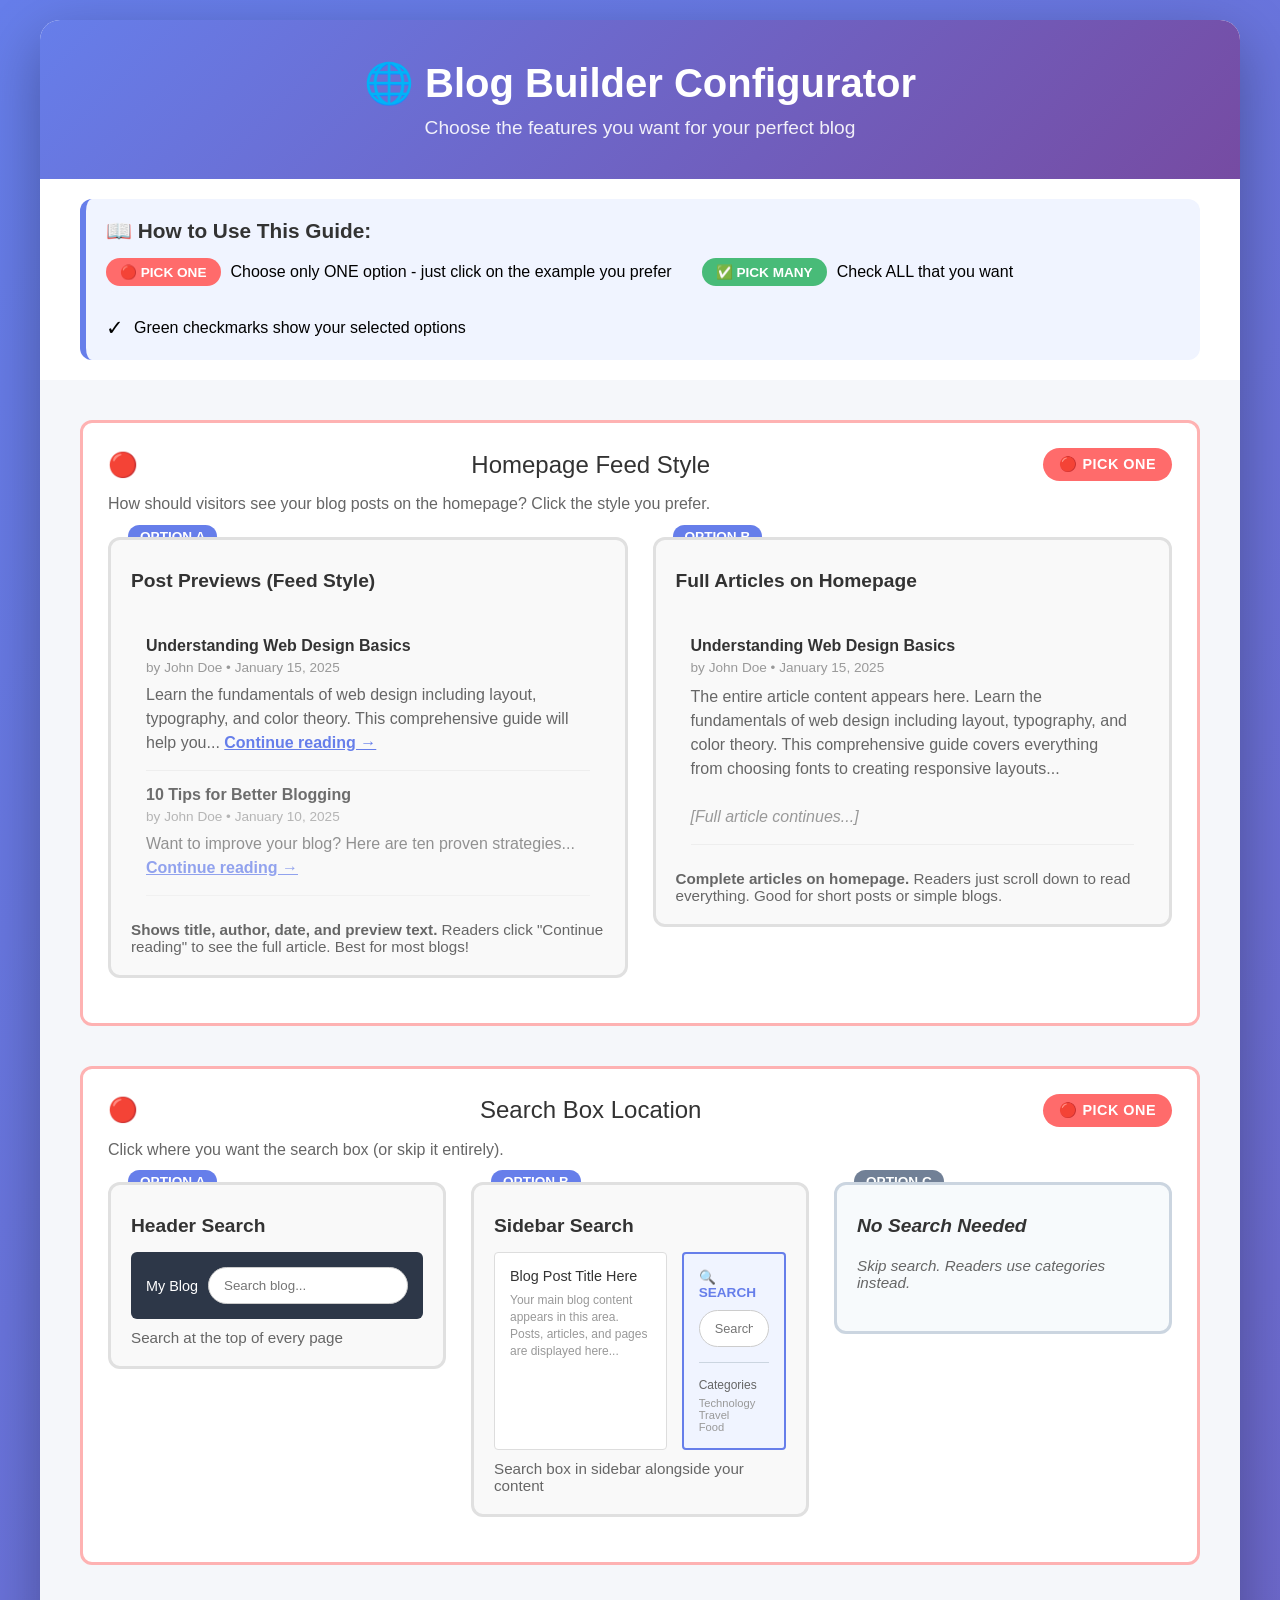
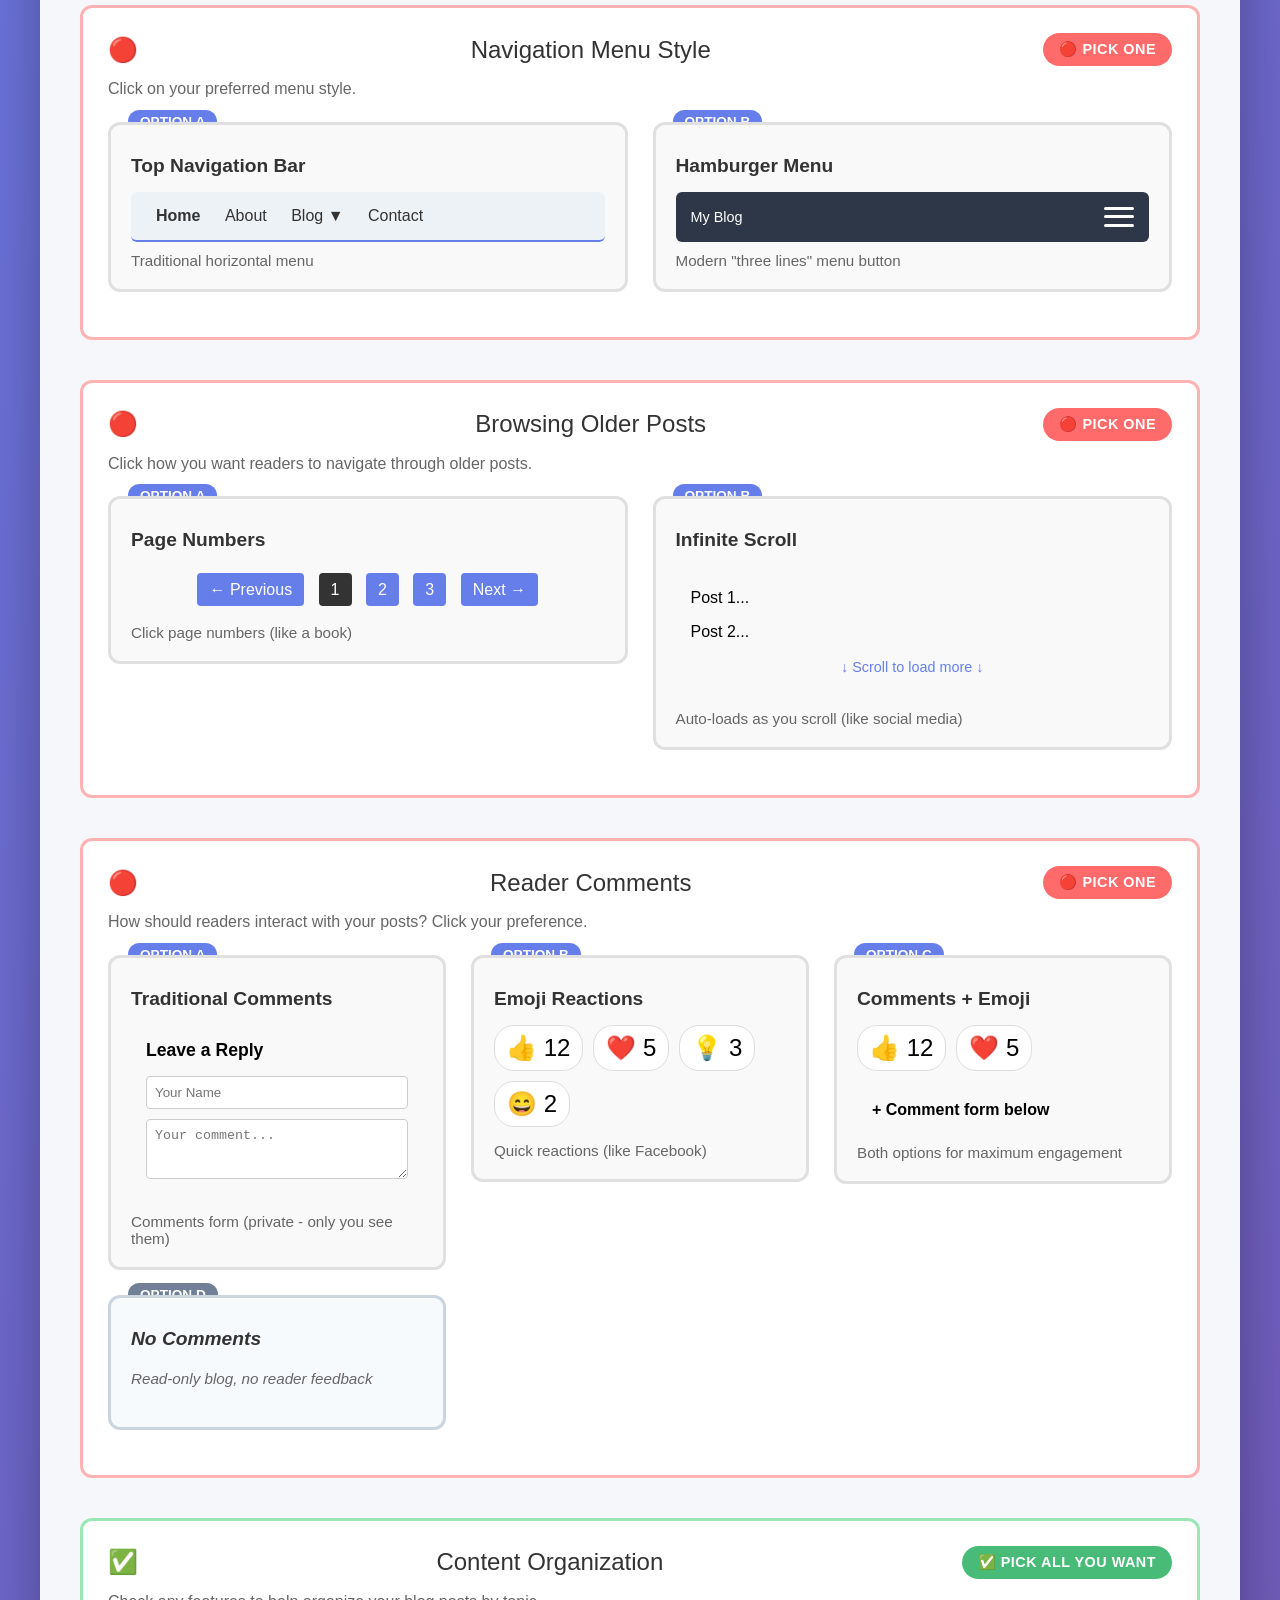
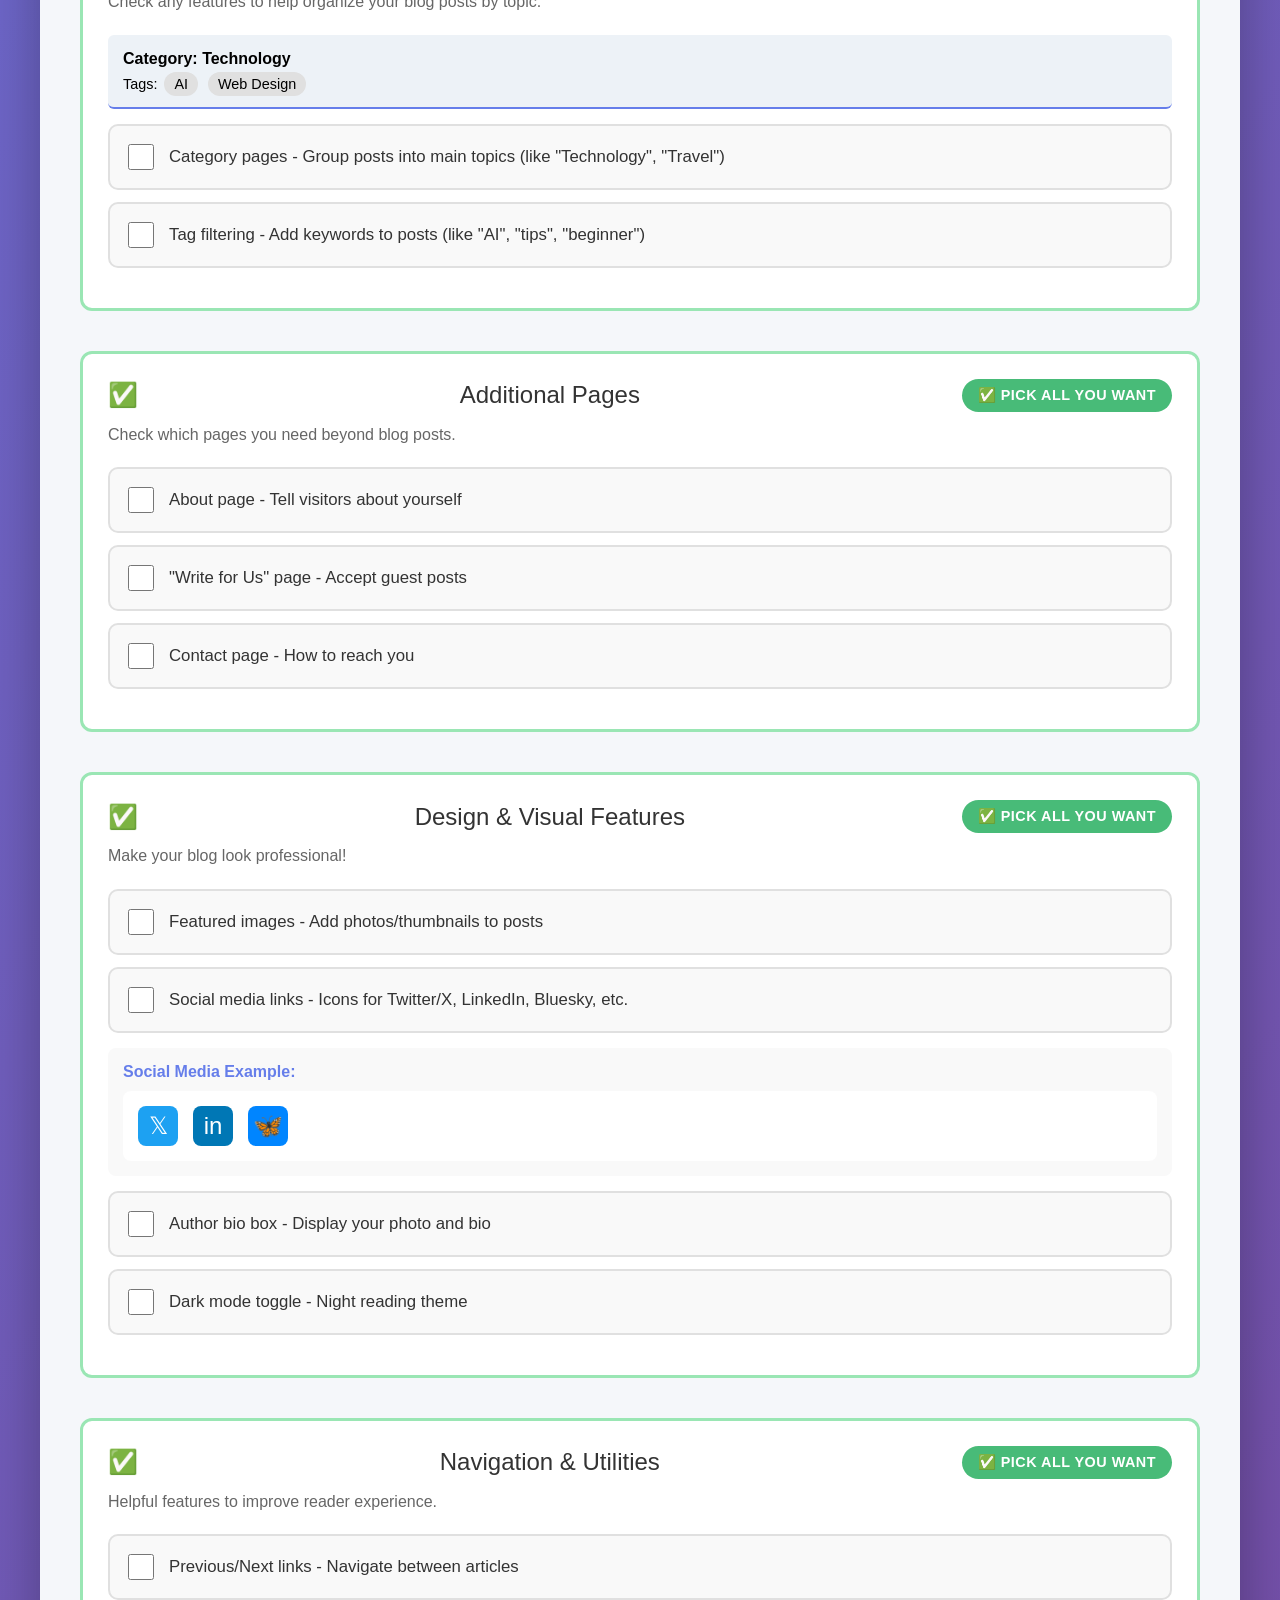
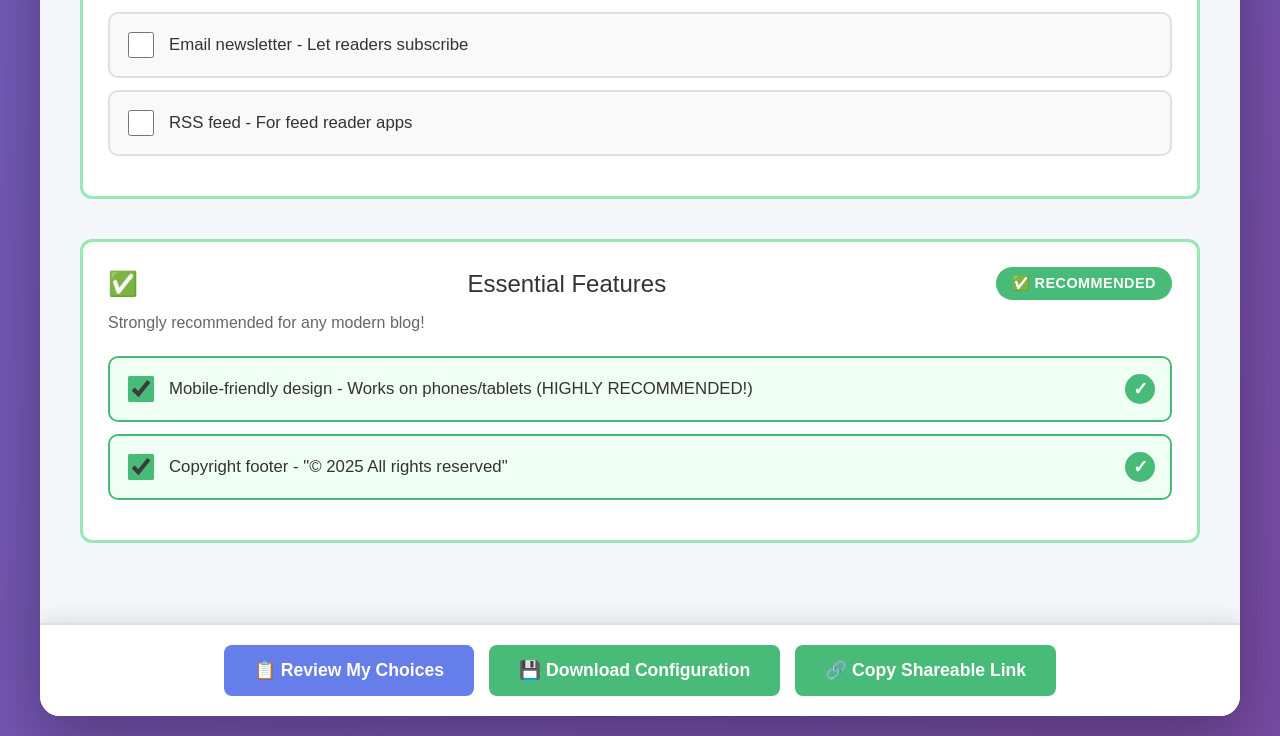
==== commit 2d784e6a: "Fix sidebar search visual, hamburger alignment, and improve homepage feed options Improvements: 1. ✓" ====
--- a/index.html
+++ b/index.html
@@ -438,6 +438,9 @@
             width: 30px;
             height: 20px;
             position: relative;
+            display: flex;
+            flex-direction: column;
+            justify-content: space-between;
         }
 
         .hamburger span {
@@ -445,7 +448,6 @@
             width: 100%;
             height: 3px;
             background: white;
-            margin: 5px 0;
             border-radius: 2px;
         }
 
@@ -707,11 +709,11 @@
             <!-- Blog Content Layout -->
             <div class="feature-section pick-one">
                 <div class="feature-title">
-                    <span>Blog Content Layout</span>
+                    <span>Homepage Feed Style</span>
                     <span class="category-badge badge-pick-one">🔴 PICK ONE</span>
                 </div>
                 <div class="feature-description">
-                    How should your blog posts be displayed? Click on the layout style you prefer.
+                    How should visitors see your blog posts on the homepage? Click the style you prefer.
                 </div>
 
                 <div class="visual-options-container">
@@ -719,16 +721,21 @@
                         <div class="option-label">OPTION A</div>
                         <div class="visual-option-card">
                             <input type="radio" name="contentLayout" value="feed">
-                            <div class="option-title">Homepage Feed + Full Articles</div>
+                            <div class="option-title">Post Previews (Feed Style)</div>
                             <div class="mockup-content">
                                 <div class="post-preview">
-                                    <div class="post-title">My Latest Blog Post</div>
-                                    <div class="post-meta">January 15, 2025</div>
-                                    <div class="post-excerpt">Preview of content here... <a href="#" style="color: #667eea;">Continue reading →</a></div>
+                                    <div class="post-title">Understanding Web Design Basics</div>
+                                    <div class="post-meta">by John Doe • January 15, 2025</div>
+                                    <div class="post-excerpt">Learn the fundamentals of web design including layout, typography, and color theory. This comprehensive guide will help you... <a href="#" style="color: #667eea; font-weight: bold;">Continue reading →</a></div>
+                                </div>
+                                <div class="post-preview" style="opacity: 0.7;">
+                                    <div class="post-title">10 Tips for Better Blogging</div>
+                                    <div class="post-meta">by John Doe • January 10, 2025</div>
+                                    <div class="post-excerpt">Want to improve your blog? Here are ten proven strategies... <a href="#" style="color: #667eea; font-weight: bold;">Continue reading →</a></div>
                                 </div>
                             </div>
                             <p style="margin-top: 10px; color: #666; font-size: 0.95em;">
-                                <strong>Homepage shows previews</strong>, clicking opens the full article on its own page. Best for most blogs!
+                                <strong>Shows title, author, date, and preview text.</strong> Readers click "Continue reading" to see the full article. Best for most blogs!
                             </p>
                         </div>
                     </div>
@@ -737,16 +744,16 @@
                         <div class="option-label">OPTION B</div>
                         <div class="visual-option-card">
                             <input type="radio" name="contentLayout" value="full">
-                            <div class="option-title">Full Posts on Homepage</div>
+                            <div class="option-title">Full Articles on Homepage</div>
                             <div class="mockup-content">
                                 <div class="post-preview">
-                                    <div class="post-title">My Latest Blog Post</div>
-                                    <div class="post-meta">January 15, 2025</div>
-                                    <div class="post-excerpt">The entire article content appears right here on the homepage. No "continue reading" button needed. Readers just scroll to see full posts.</div>
+                                    <div class="post-title">Understanding Web Design Basics</div>
+                                    <div class="post-meta">by John Doe • January 15, 2025</div>
+                                    <div class="post-excerpt" style="margin-top: 10px;">The entire article content appears here. Learn the fundamentals of web design including layout, typography, and color theory. This comprehensive guide covers everything from choosing fonts to creating responsive layouts...<br><br><em style="color: #999;">[Full article continues...]</em></div>
                                 </div>
                             </div>
                             <p style="margin-top: 10px; color: #666; font-size: 0.95em;">
-                                <strong>Complete articles on homepage</strong>. Good for short posts or personal journals.
+                                <strong>Complete articles on homepage.</strong> Readers just scroll down to read everything. Good for short posts or simple blogs.
                             </p>
                         </div>
                     </div>
@@ -782,14 +789,21 @@
                         <div class="visual-option-card">
                             <input type="radio" name="searchLocation" value="sidebar">
                             <div class="option-title">Sidebar Search</div>
-                            <div style="display: flex; gap: 10px; margin: 10px 0;">
-                                <div style="flex: 1; padding: 15px; background: white; border-radius: 4px; border: 1px solid #ddd;">
-                                    <div style="font-weight: bold; font-size: 0.85em; margin-bottom: 8px;">Search</div>
-                                    <input type="text" class="search-box" placeholder="Search..." style="width: 100%; pointer-events: none;">
+                            <div style="display: flex; gap: 15px; margin: 10px 0; min-height: 120px;">
+                                <div style="flex: 2; padding: 15px; background: white; border: 1px solid #ddd; border-radius: 4px;">
+                                    <div style="font-size: 0.9em; color: #333; margin-bottom: 8px;">Blog Post Title Here</div>
+                                    <div style="font-size: 0.75em; color: #999; line-height: 1.4;">Your main blog content appears in this area. Posts, articles, and pages are displayed here...</div>
                                 </div>
-                                <div style="flex: 2; padding: 15px; font-size: 0.85em; color: #999;">Main content...</div>
+                                <div style="flex: 1; padding: 15px; background: #f0f4ff; border: 2px solid #667eea; border-radius: 4px;">
+                                    <div style="font-weight: bold; font-size: 0.85em; margin-bottom: 10px; color: #667eea;">🔍 SEARCH</div>
+                                    <input type="text" class="search-box" placeholder="Search..." style="width: 100%; pointer-events: none; font-size: 0.8em;">
+                                    <div style="margin-top: 15px; padding-top: 15px; border-top: 1px solid #cbd5e0;">
+                                        <div style="font-size: 0.75em; color: #666;">Categories</div>
+                                        <div style="font-size: 0.7em; color: #999; margin-top: 5px;">Technology<br>Travel<br>Food</div>
+                                    </div>
+                                </div>
                             </div>
-                            <p style="margin-top: 10px; color: #666; font-size: 0.95em;">Search in sidebar next to content</p>
+                            <p style="margin-top: 10px; color: #666; font-size: 0.95em;">Search box in sidebar alongside your content</p>
                         </div>
                     </div>
 
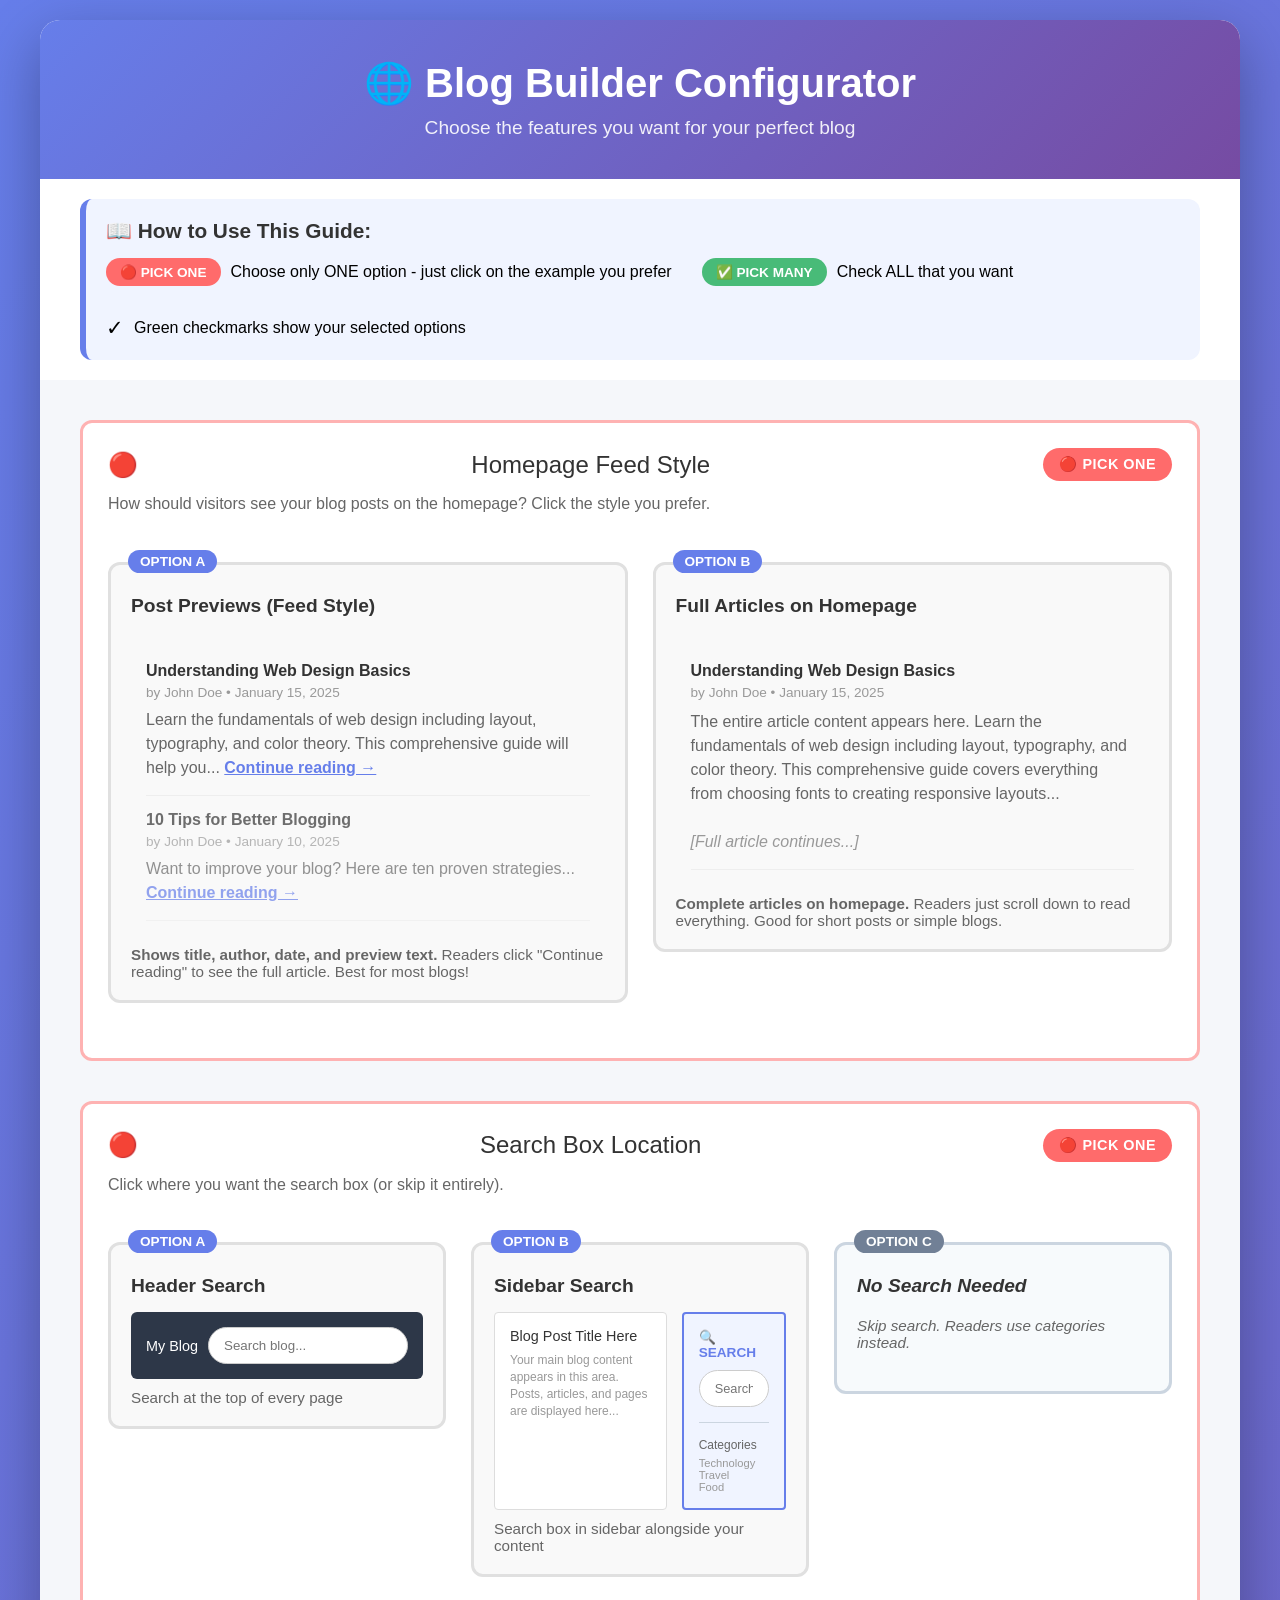
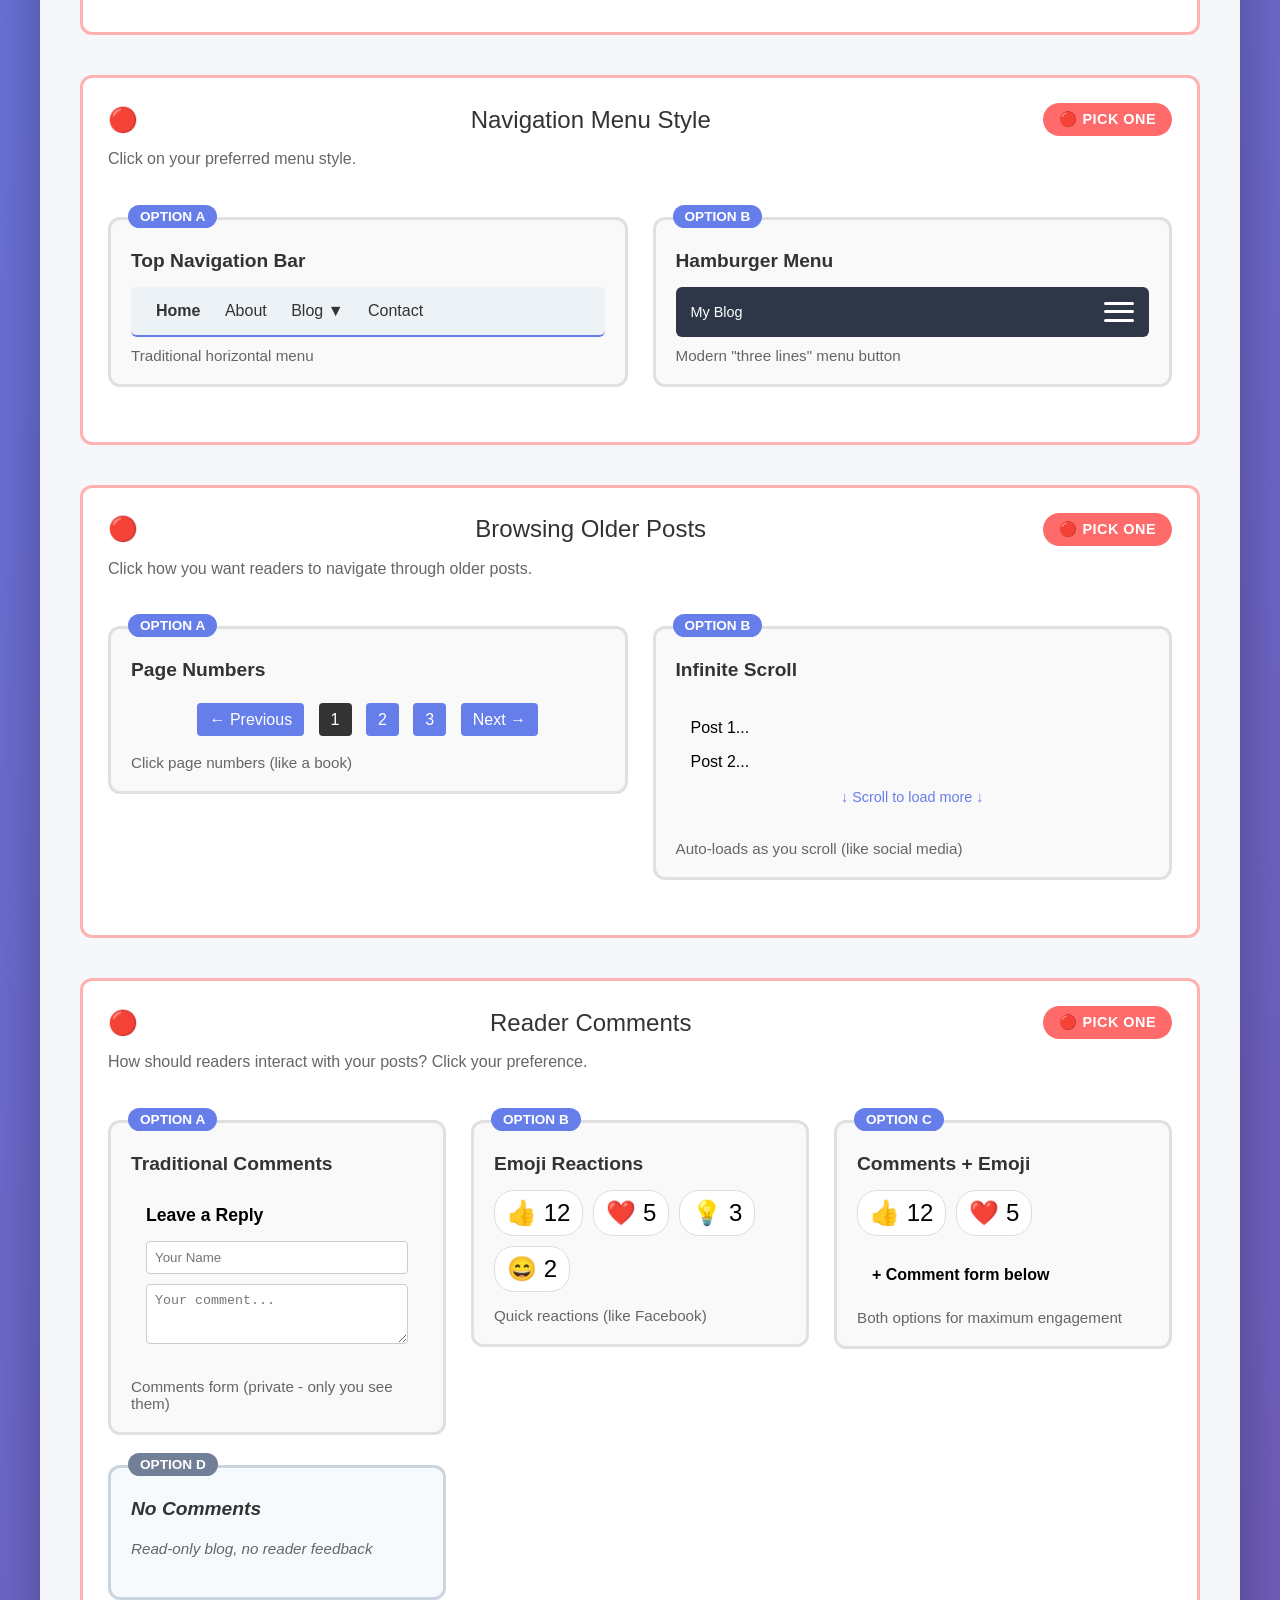
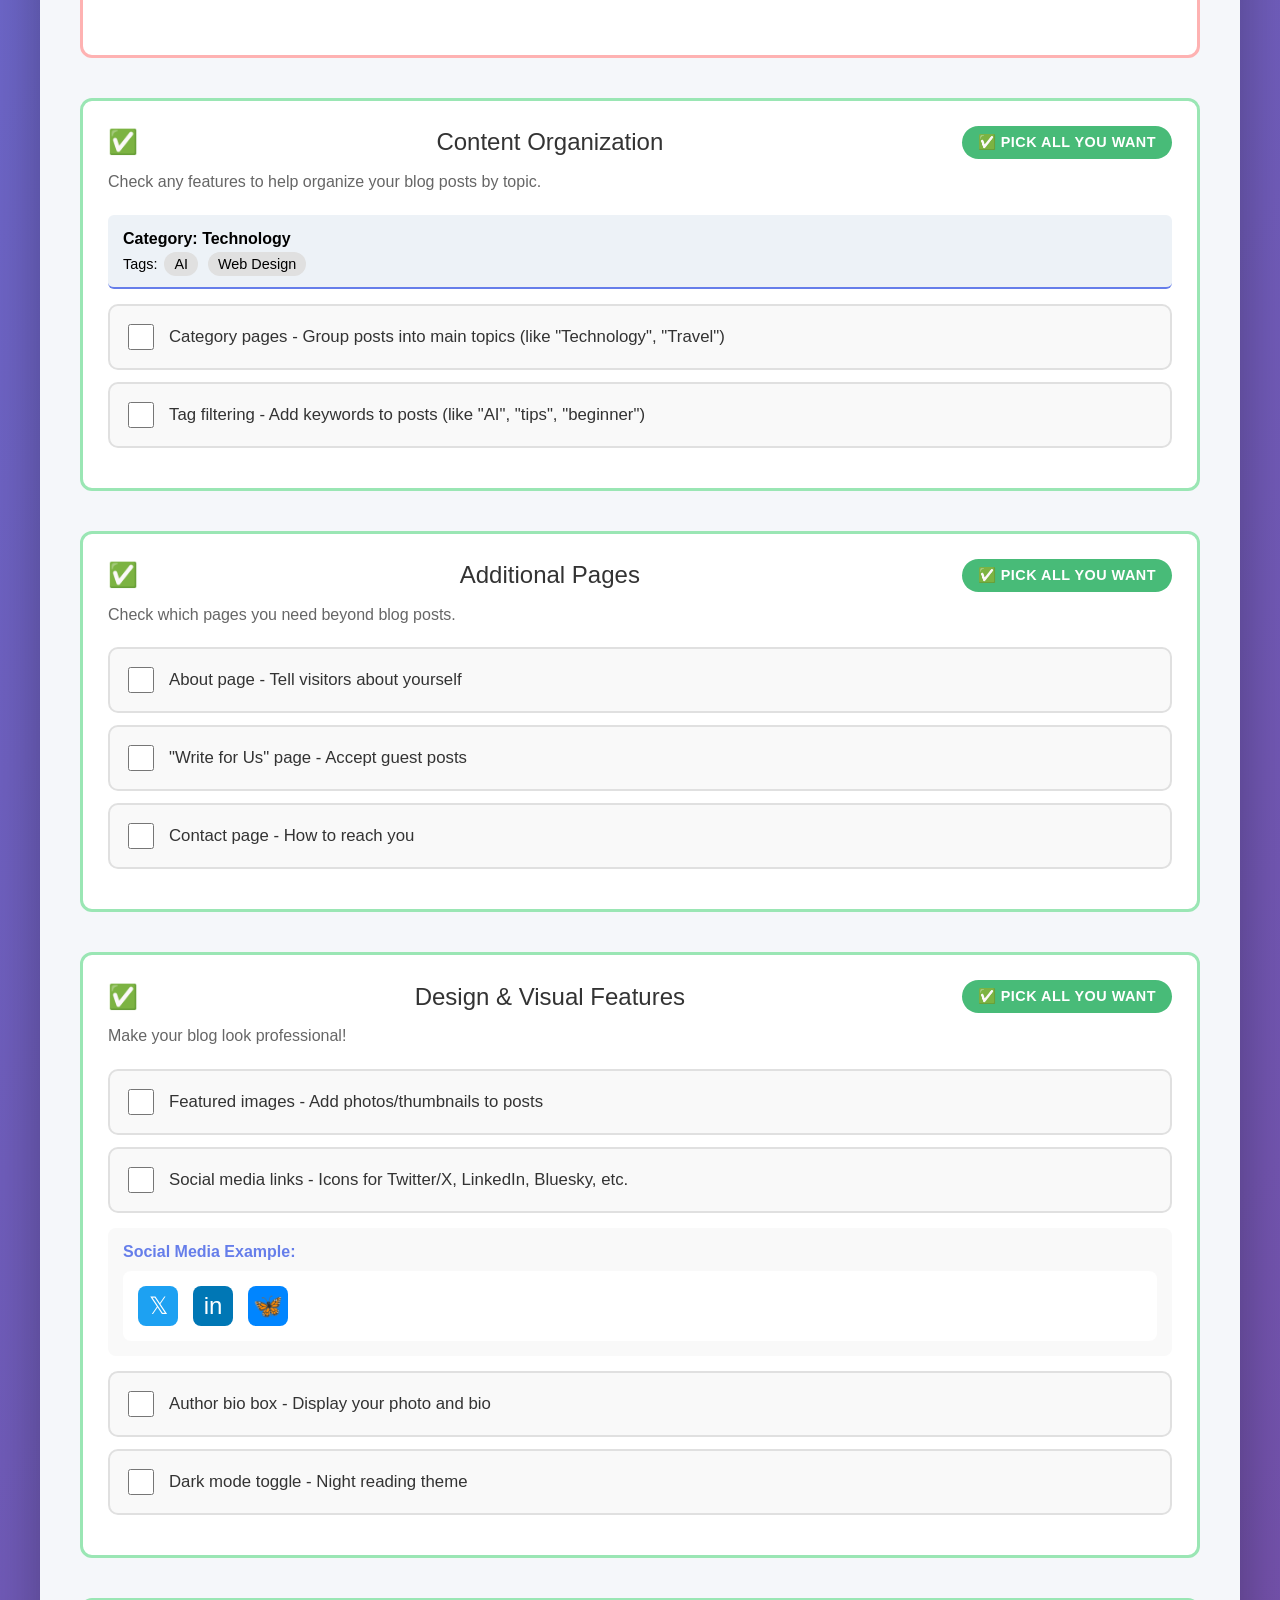
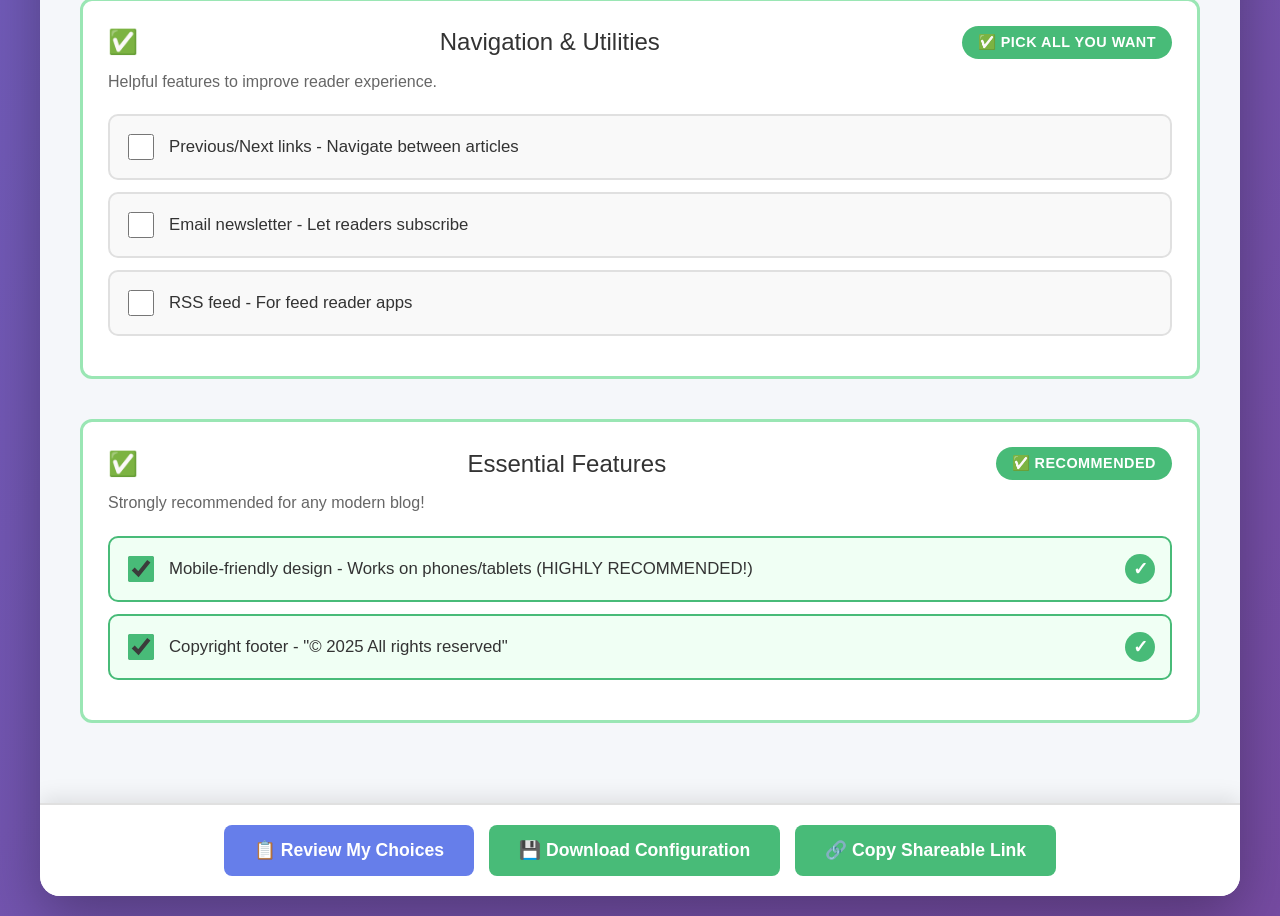
==== commit a787dbd4: "Fix OPTION labels visibility with proper z-index and spacing Added z-index: 10 to .option-label to e" ====
--- a/index.html
+++ b/index.html
@@ -173,13 +173,15 @@
             display: grid;
             grid-template-columns: repeat(auto-fit, minmax(300px, 1fr));
             gap: 25px;
-            margin: 20px 0;
+            margin: 30px 0;
+            padding-top: 10px;
         }
 
         .visual-option {
             cursor: pointer;
             transition: all 0.3s ease;
             position: relative;
+            margin-top: 5px;
         }
 
         .visual-option-card {
@@ -232,6 +234,7 @@
             border-radius: 12px;
             font-size: 0.85em;
             font-weight: bold;
+            z-index: 10;
         }
 
         .visual-option input[type="radio"] {
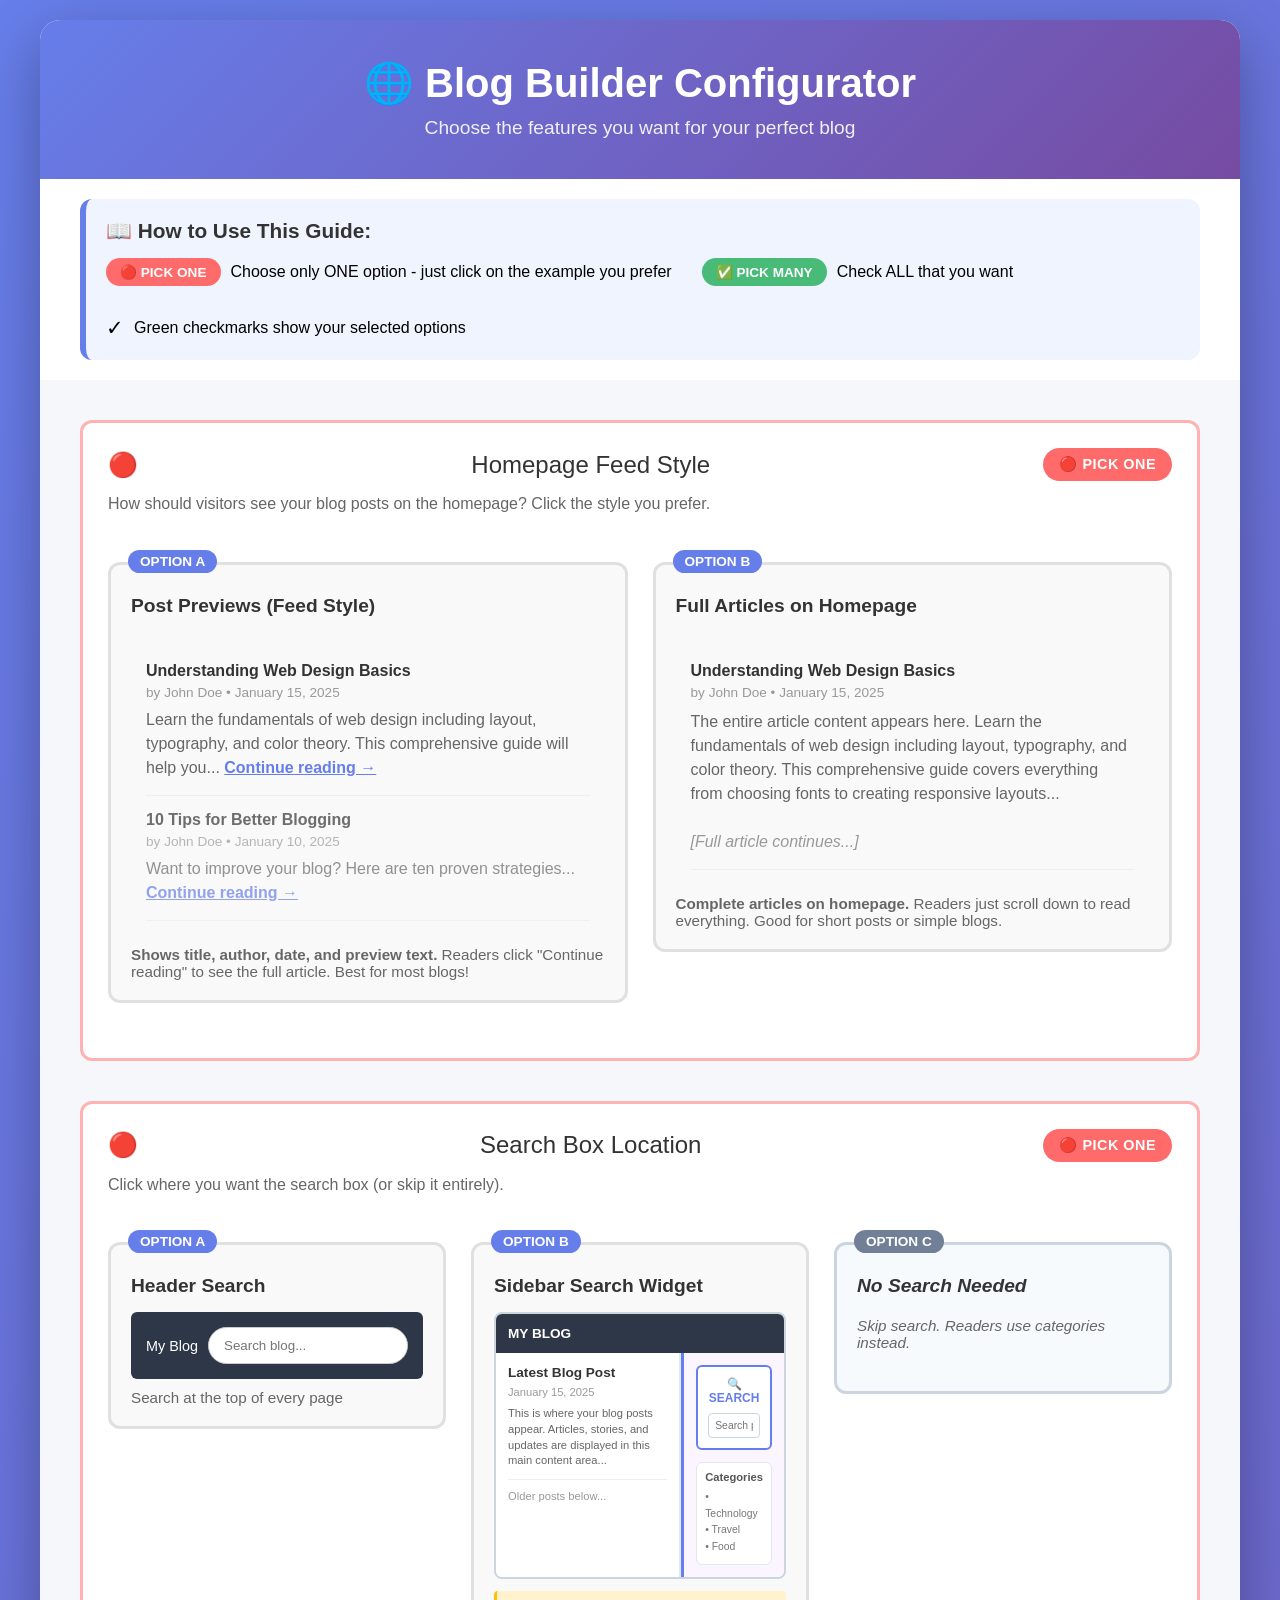
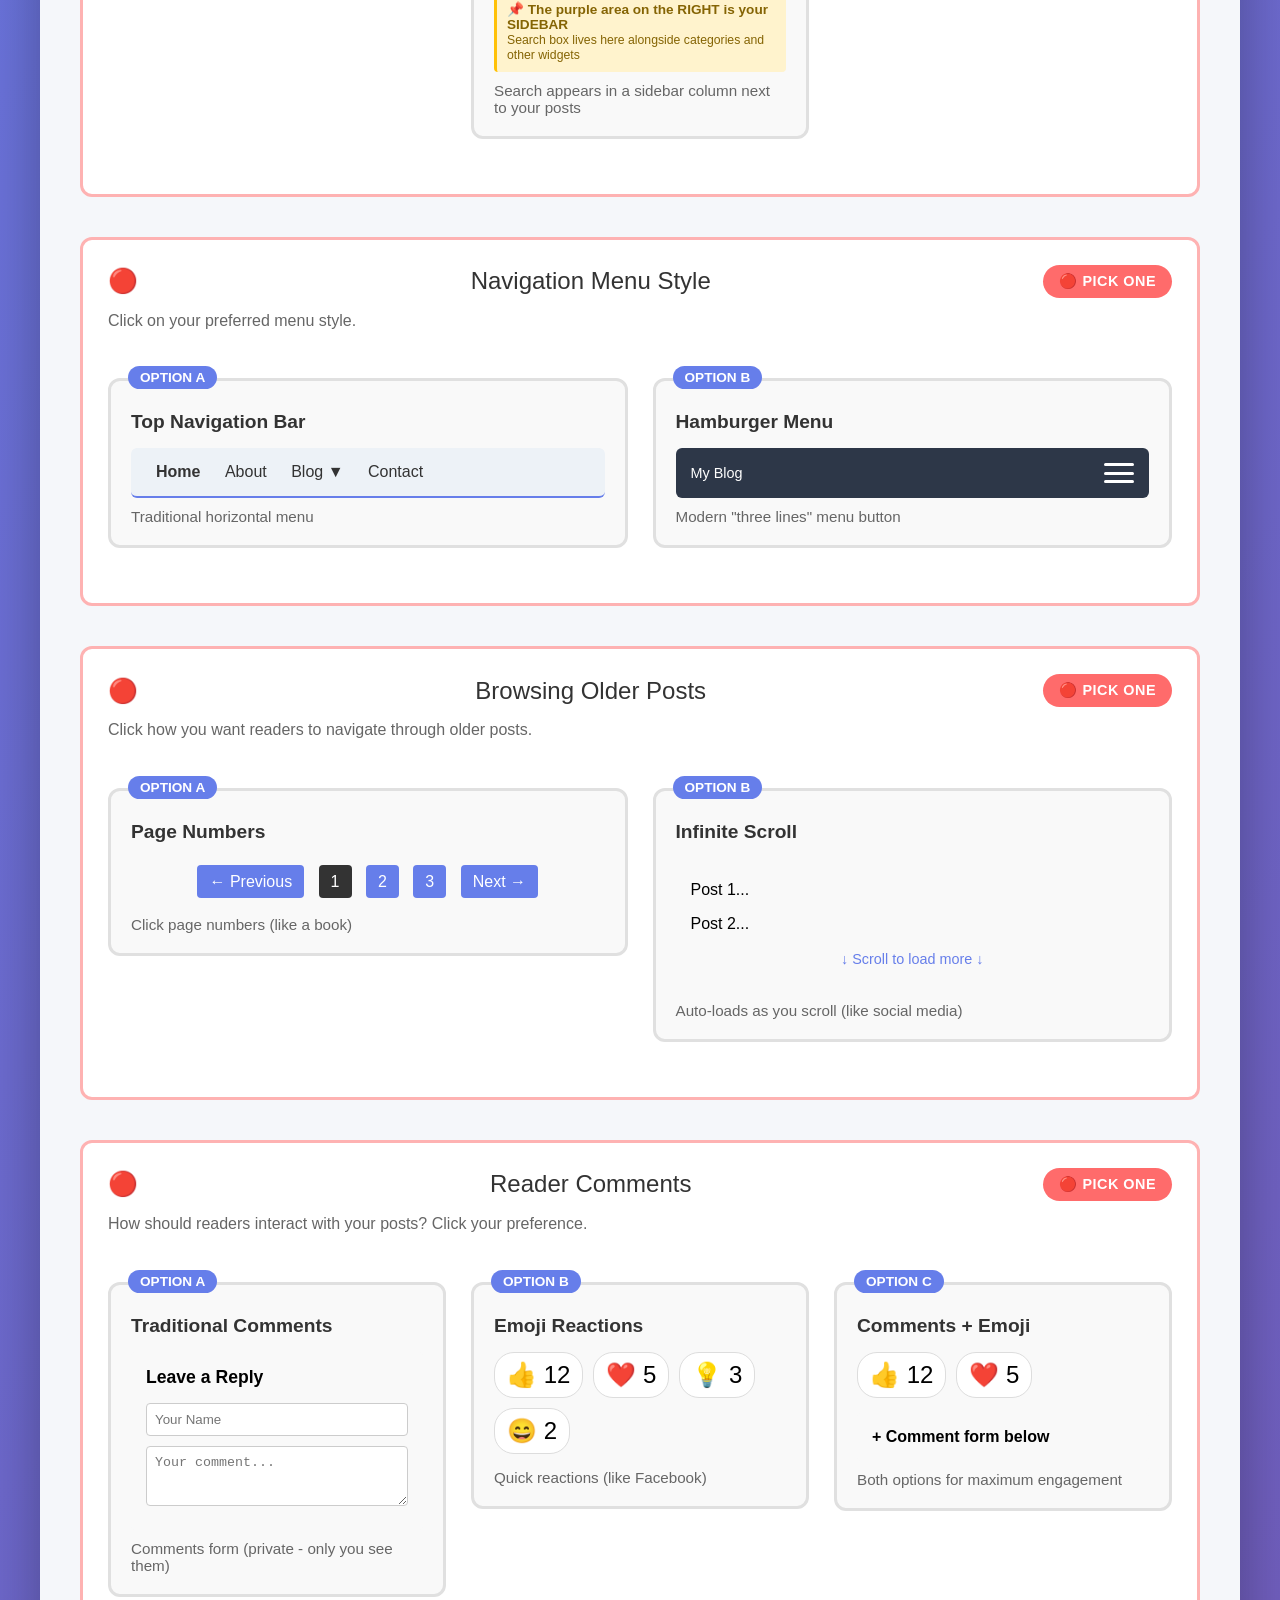
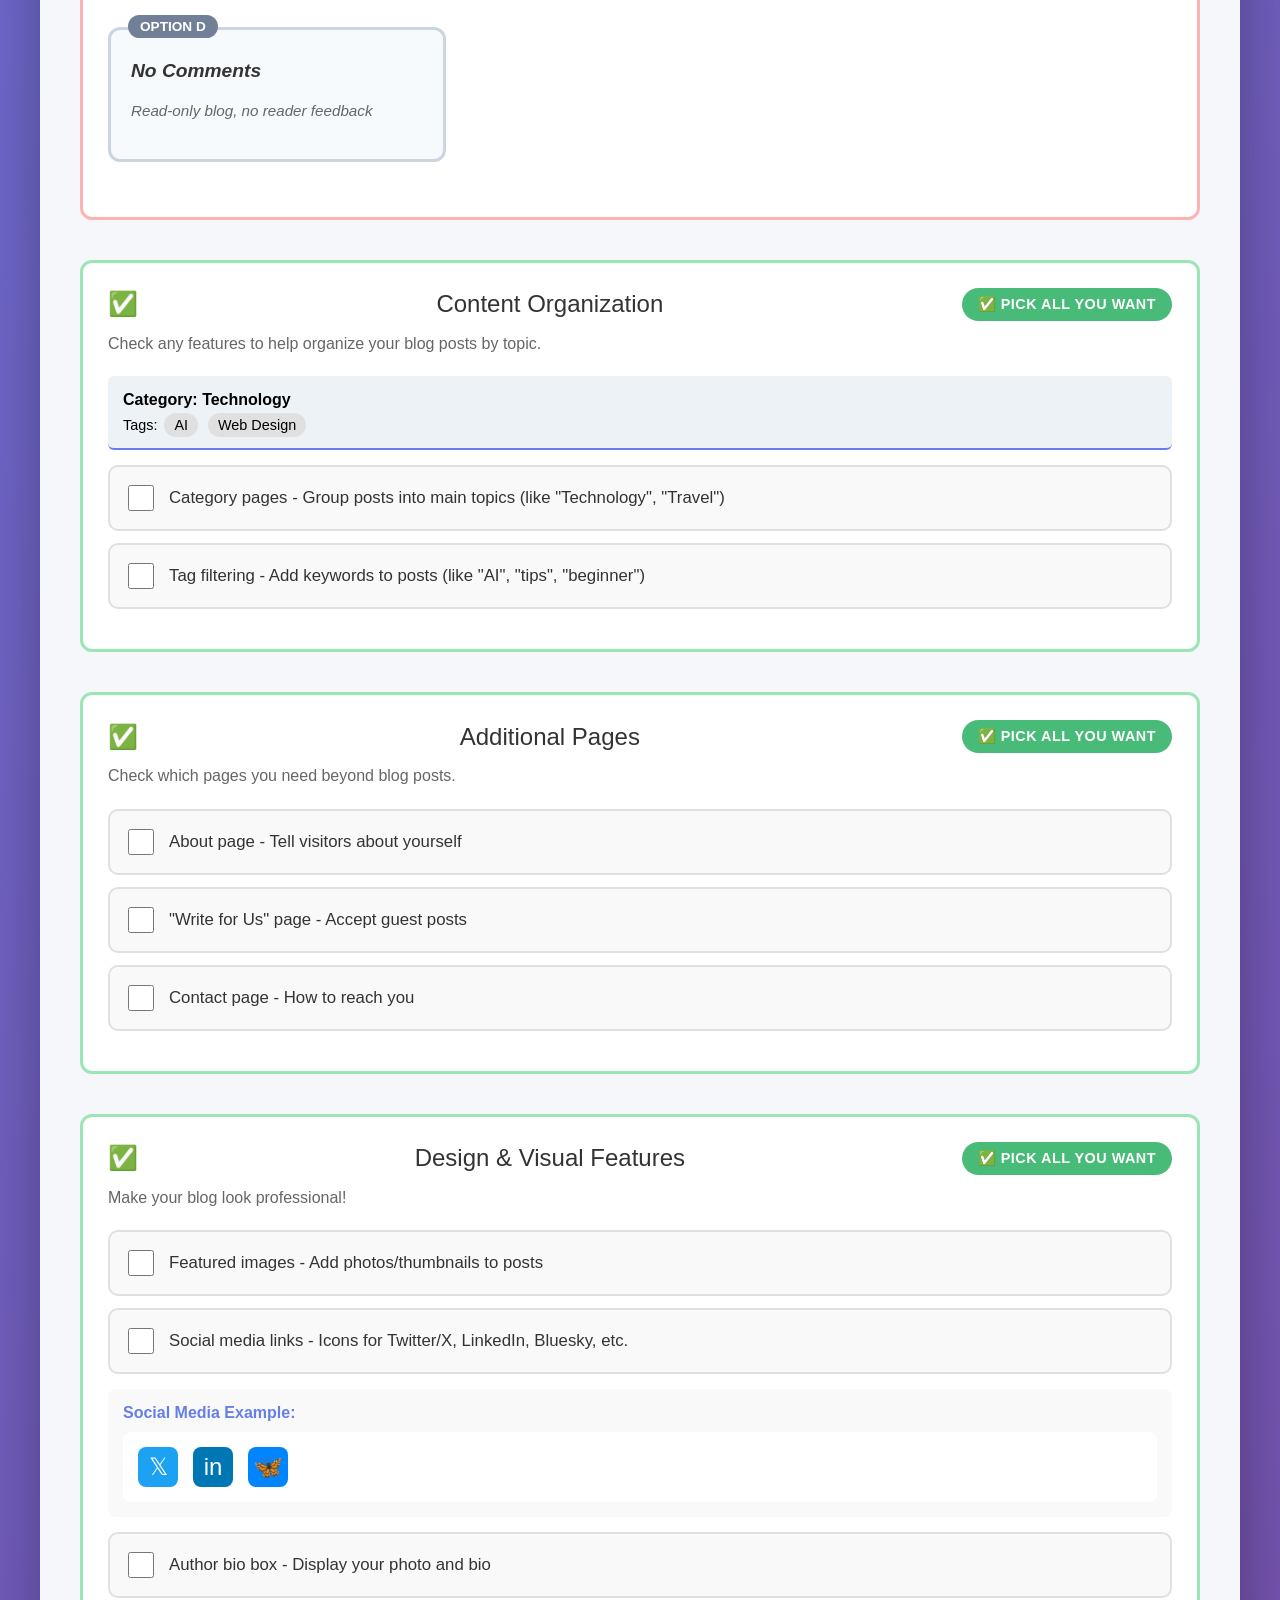
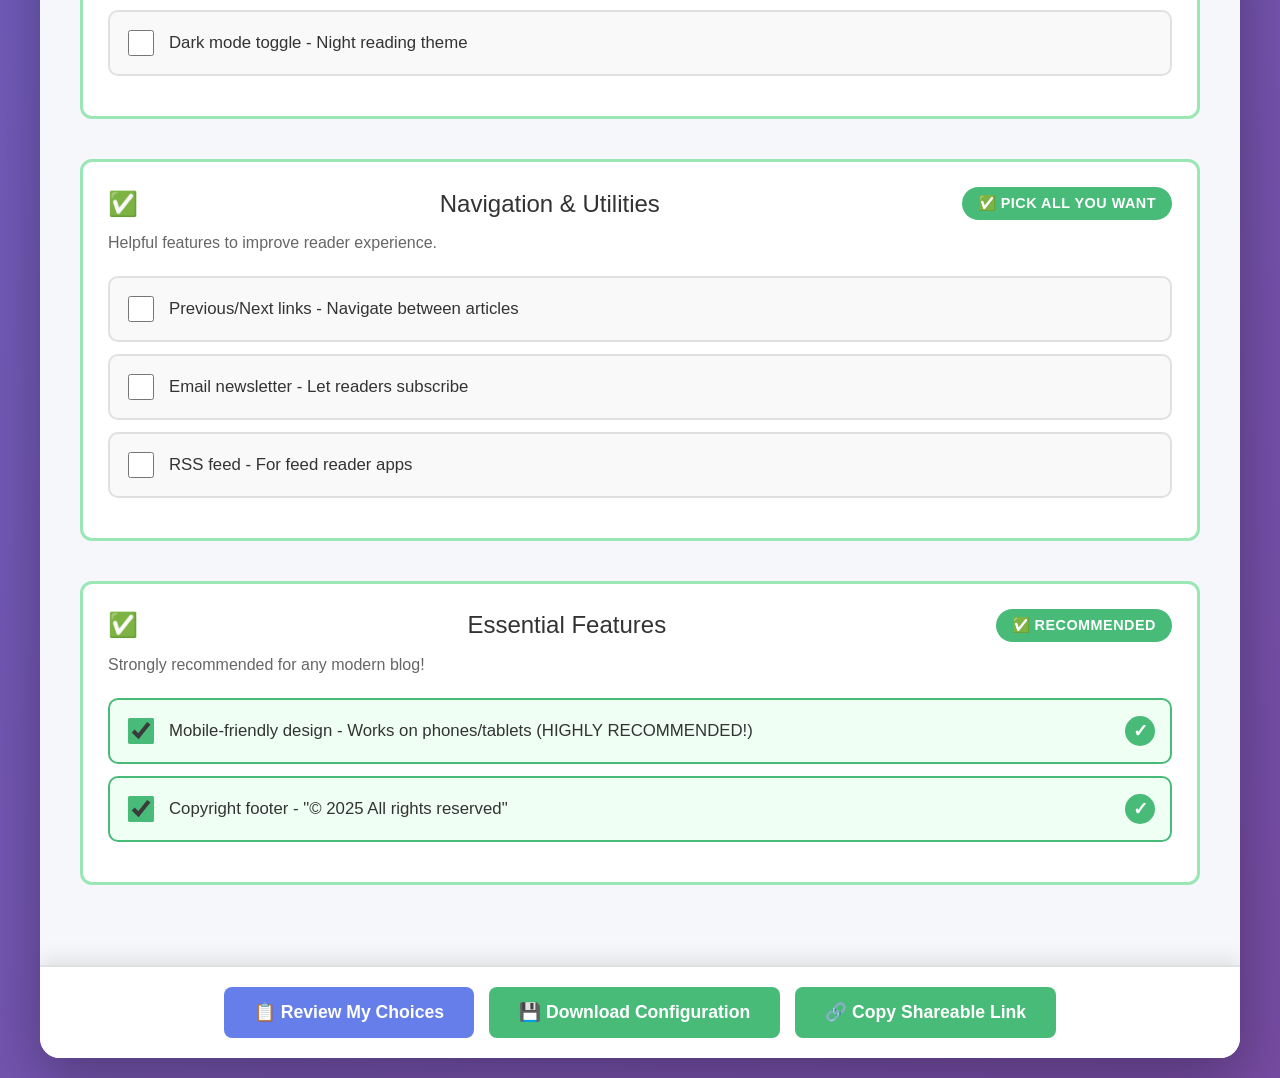
==== commit 021e89c9: "Completely redesign sidebar search visual with full page layout mockup Created a comprehensive mini " ====
--- a/index.html
+++ b/index.html
@@ -791,22 +791,58 @@
                         <div class="option-label">OPTION B</div>
                         <div class="visual-option-card">
                             <input type="radio" name="searchLocation" value="sidebar">
-                            <div class="option-title">Sidebar Search</div>
-                            <div style="display: flex; gap: 15px; margin: 10px 0; min-height: 120px;">
-                                <div style="flex: 2; padding: 15px; background: white; border: 1px solid #ddd; border-radius: 4px;">
-                                    <div style="font-size: 0.9em; color: #333; margin-bottom: 8px;">Blog Post Title Here</div>
-                                    <div style="font-size: 0.75em; color: #999; line-height: 1.4;">Your main blog content appears in this area. Posts, articles, and pages are displayed here...</div>
+                            <div class="option-title">Sidebar Search Widget</div>
+
+                            <!-- Full page mockup -->
+                            <div style="border: 2px solid #cbd5e0; border-radius: 8px; overflow: hidden; margin: 10px 0;">
+                                <!-- Header -->
+                                <div style="background: #2d3748; color: white; padding: 12px; font-weight: bold; font-size: 0.85em;">
+                                    MY BLOG
                                 </div>
-                                <div style="flex: 1; padding: 15px; background: #f0f4ff; border: 2px solid #667eea; border-radius: 4px;">
-                                    <div style="font-weight: bold; font-size: 0.85em; margin-bottom: 10px; color: #667eea;">🔍 SEARCH</div>
-                                    <input type="text" class="search-box" placeholder="Search..." style="width: 100%; pointer-events: none; font-size: 0.8em;">
-                                    <div style="margin-top: 15px; padding-top: 15px; border-top: 1px solid #cbd5e0;">
-                                        <div style="font-size: 0.75em; color: #666;">Categories</div>
-                                        <div style="font-size: 0.7em; color: #999; margin-top: 5px;">Technology<br>Travel<br>Food</div>
+
+                                <!-- Main content area with sidebar -->
+                                <div style="display: flex; min-height: 160px;">
+                                    <!-- Left: Main content -->
+                                    <div style="flex: 2.5; padding: 12px; background: #ffffff; border-right: 2px solid #e2e8f0;">
+                                        <div style="font-size: 0.85em; font-weight: bold; color: #333; margin-bottom: 6px;">Latest Blog Post</div>
+                                        <div style="font-size: 0.7em; color: #999; margin-bottom: 8px;">January 15, 2025</div>
+                                        <div style="font-size: 0.7em; color: #666; line-height: 1.4;">
+                                            This is where your blog posts appear. Articles, stories, and updates are displayed in this main content area...
+                                        </div>
+                                        <div style="margin-top: 10px; padding-top: 10px; border-top: 1px solid #eee;">
+                                            <div style="font-size: 0.7em; color: #999;">Older posts below...</div>
+                                        </div>
+                                    </div>
+
+                                    <!-- Right: SIDEBAR with search -->
+                                    <div style="flex: 1; padding: 12px; background: #faf5ff; border-left: 3px solid #667eea;">
+                                        <div style="background: white; padding: 10px; border-radius: 6px; border: 2px solid #667eea; margin-bottom: 12px;">
+                                            <div style="font-weight: bold; font-size: 0.75em; color: #667eea; margin-bottom: 8px; text-align: center;">
+                                                🔍 SEARCH
+                                            </div>
+                                            <input type="text" placeholder="Search posts..." style="width: 100%; padding: 6px; font-size: 0.65em; border: 1px solid #cbd5e0; border-radius: 4px; pointer-events: none;">
+                                        </div>
+
+                                        <div style="background: white; padding: 8px; border-radius: 6px; border: 1px solid #e2e8f0;">
+                                            <div style="font-weight: bold; font-size: 0.7em; color: #555; margin-bottom: 6px;">Categories</div>
+                                            <div style="font-size: 0.65em; color: #777; line-height: 1.6;">
+                                                • Technology<br>
+                                                • Travel<br>
+                                                • Food
+                                            </div>
+                                        </div>
                                     </div>
                                 </div>
                             </div>
-                            <p style="margin-top: 10px; color: #666; font-size: 0.95em;">Search box in sidebar alongside your content</p>
+
+                            <div style="margin-top: 12px; padding: 10px; background: #fff3cd; border-left: 3px solid #ffc107; border-radius: 4px;">
+                                <div style="font-size: 0.85em; color: #856404;">
+                                    <strong>📌 The purple area on the RIGHT is your SIDEBAR</strong><br>
+                                    <span style="font-size: 0.9em;">Search box lives here alongside categories and other widgets</span>
+                                </div>
+                            </div>
+
+                            <p style="margin-top: 10px; color: #666; font-size: 0.95em;">Search appears in a sidebar column next to your posts</p>
                         </div>
                     </div>
 
